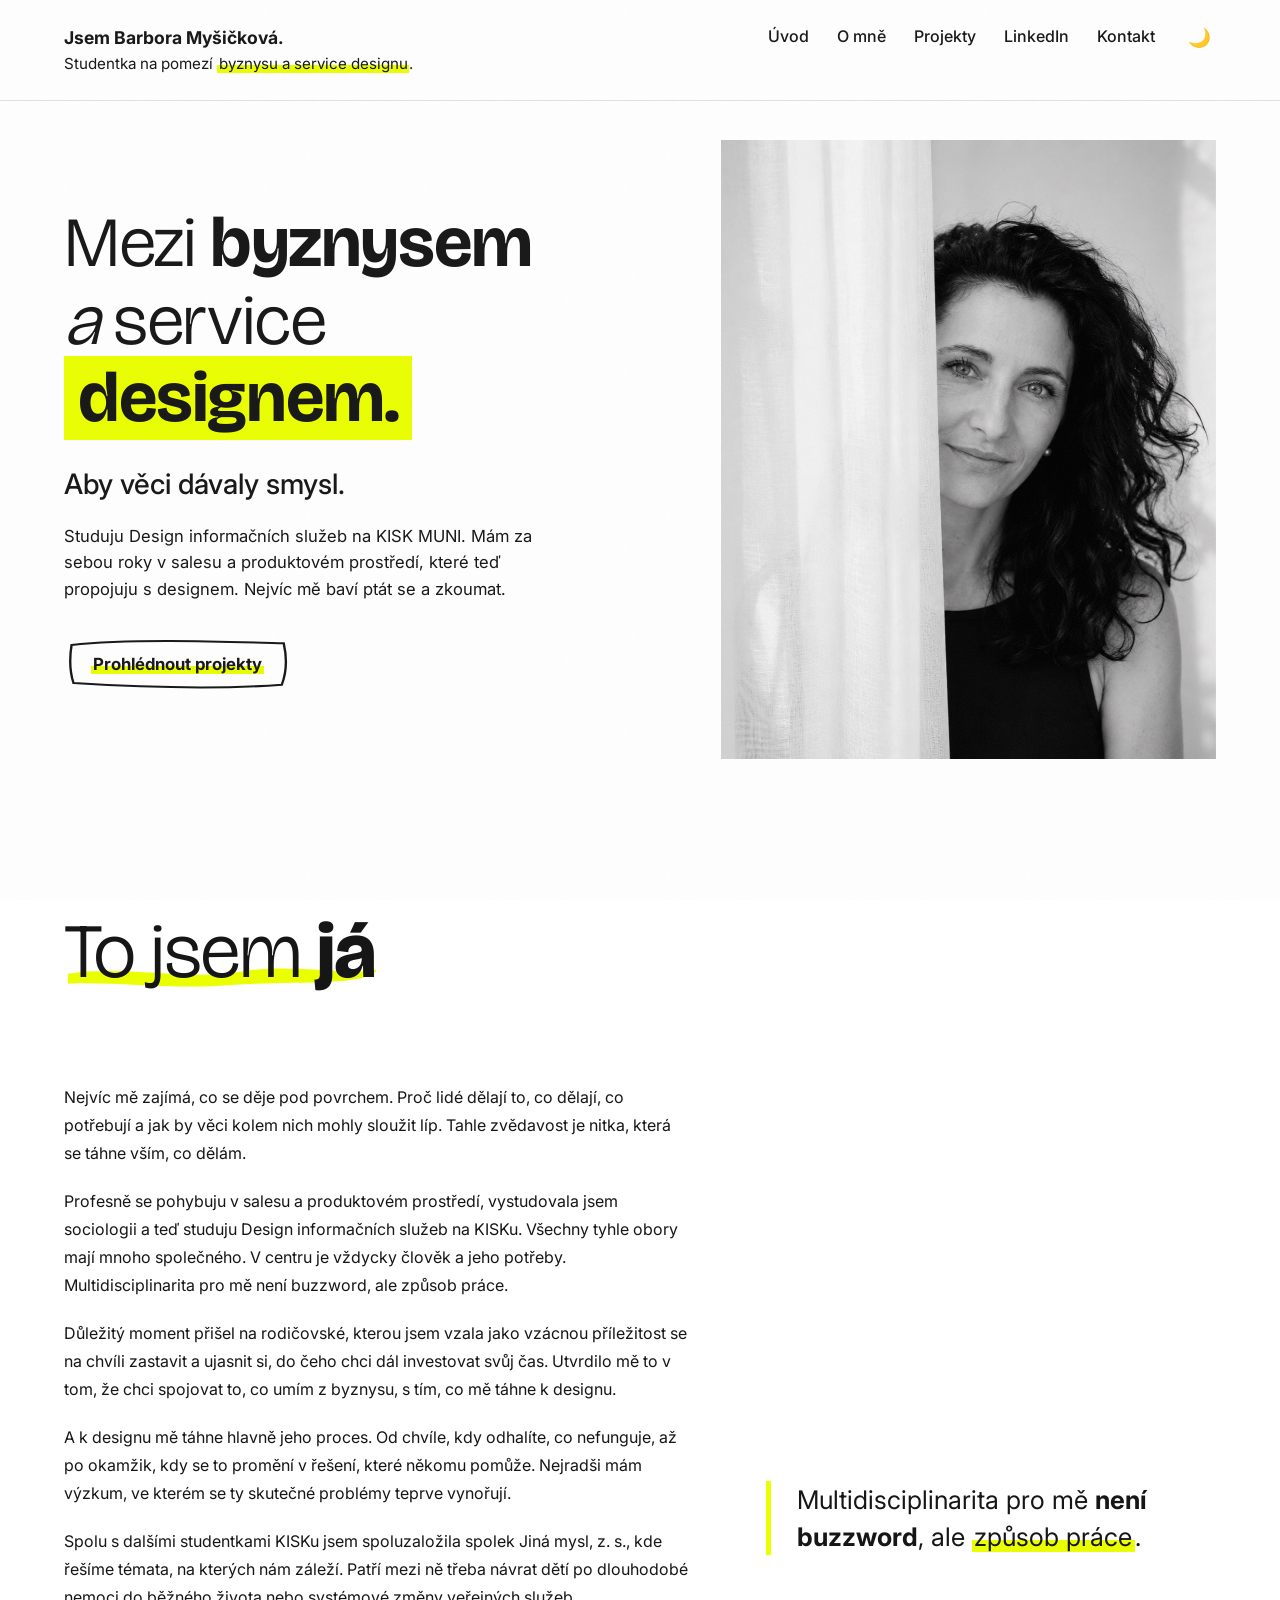
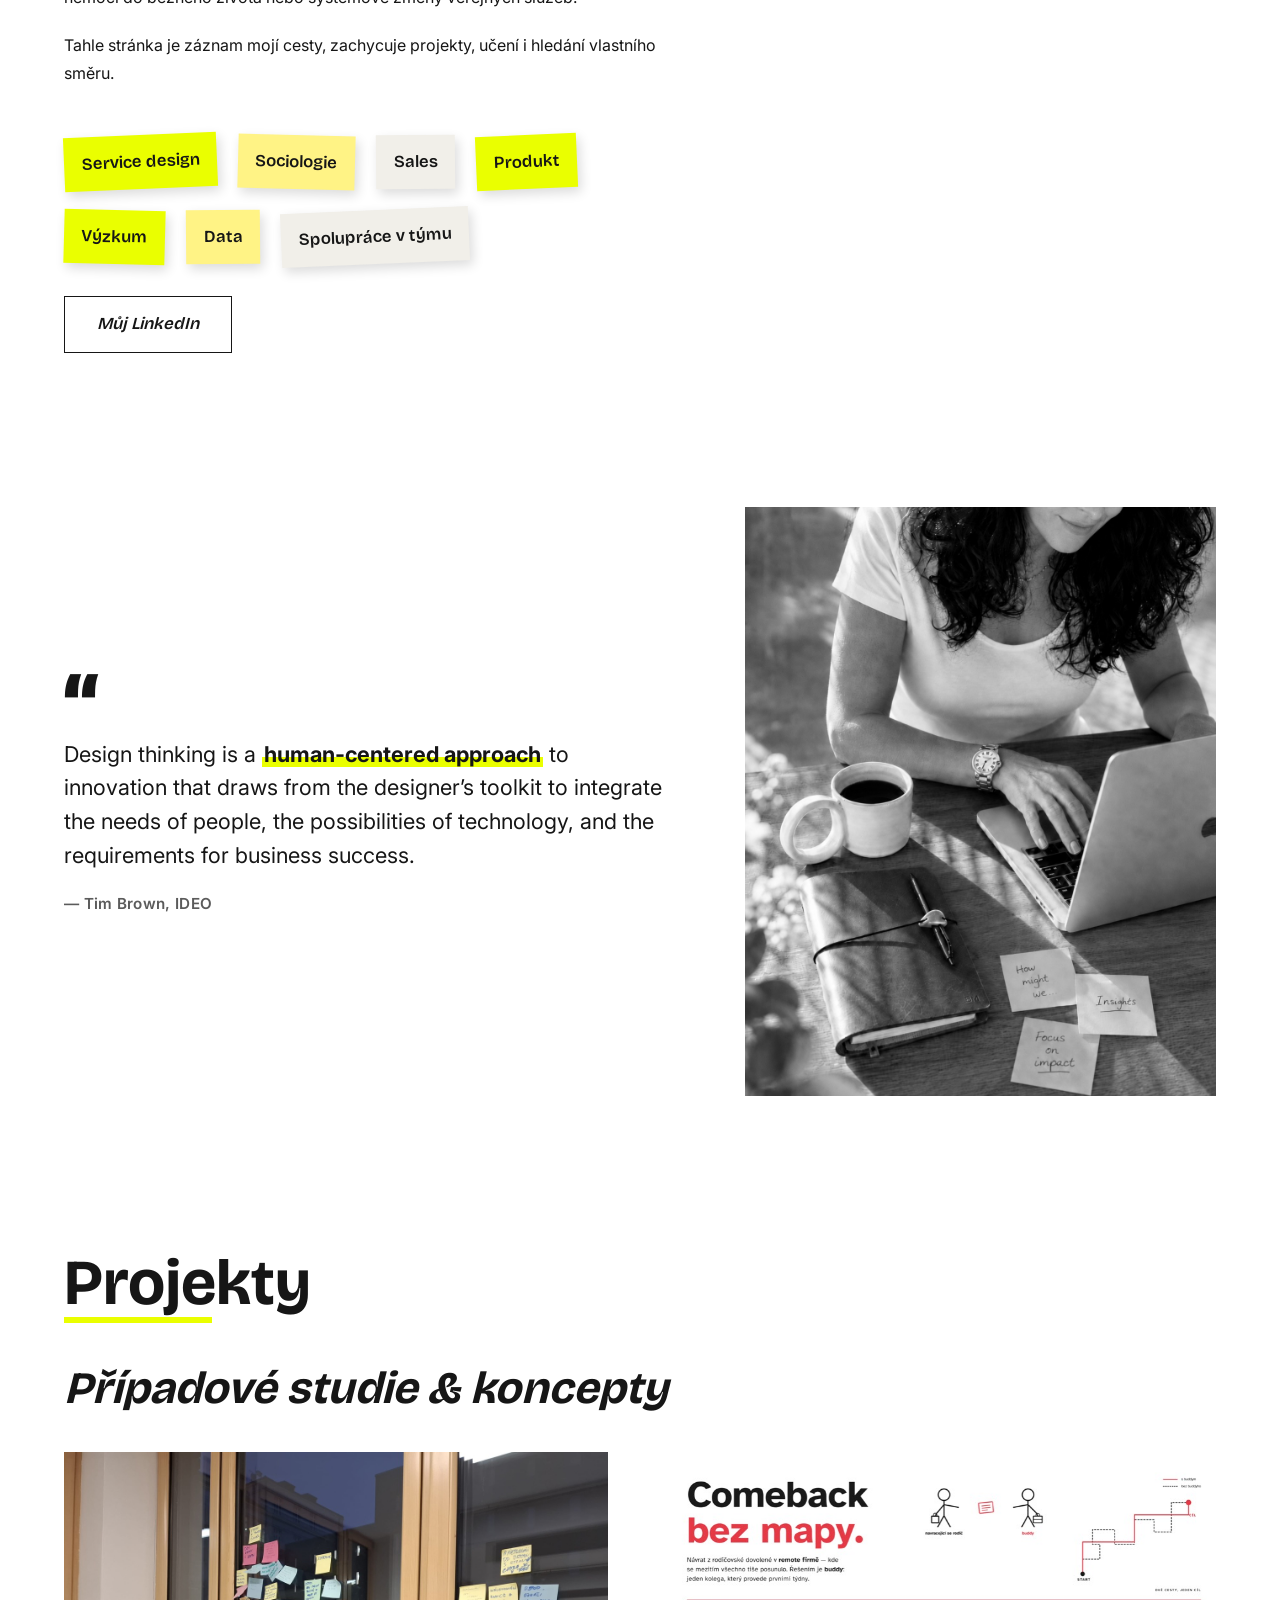
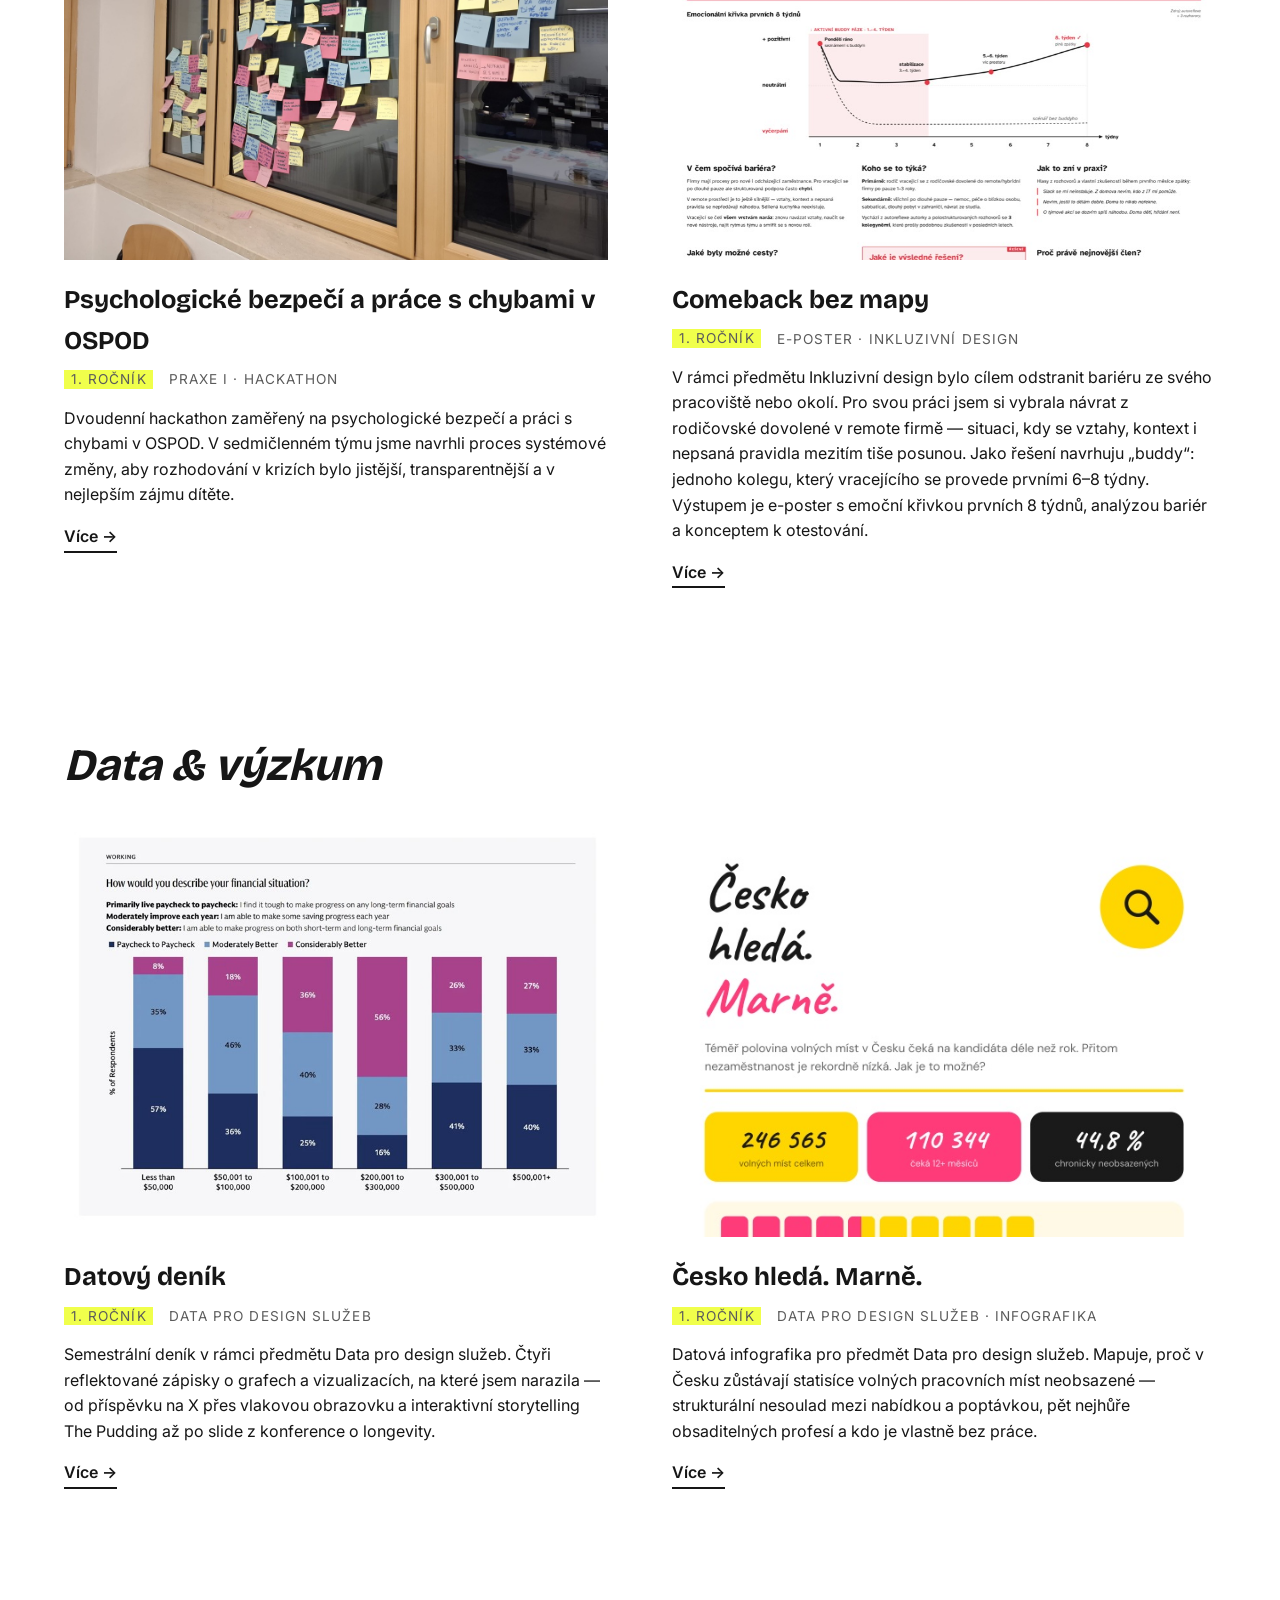
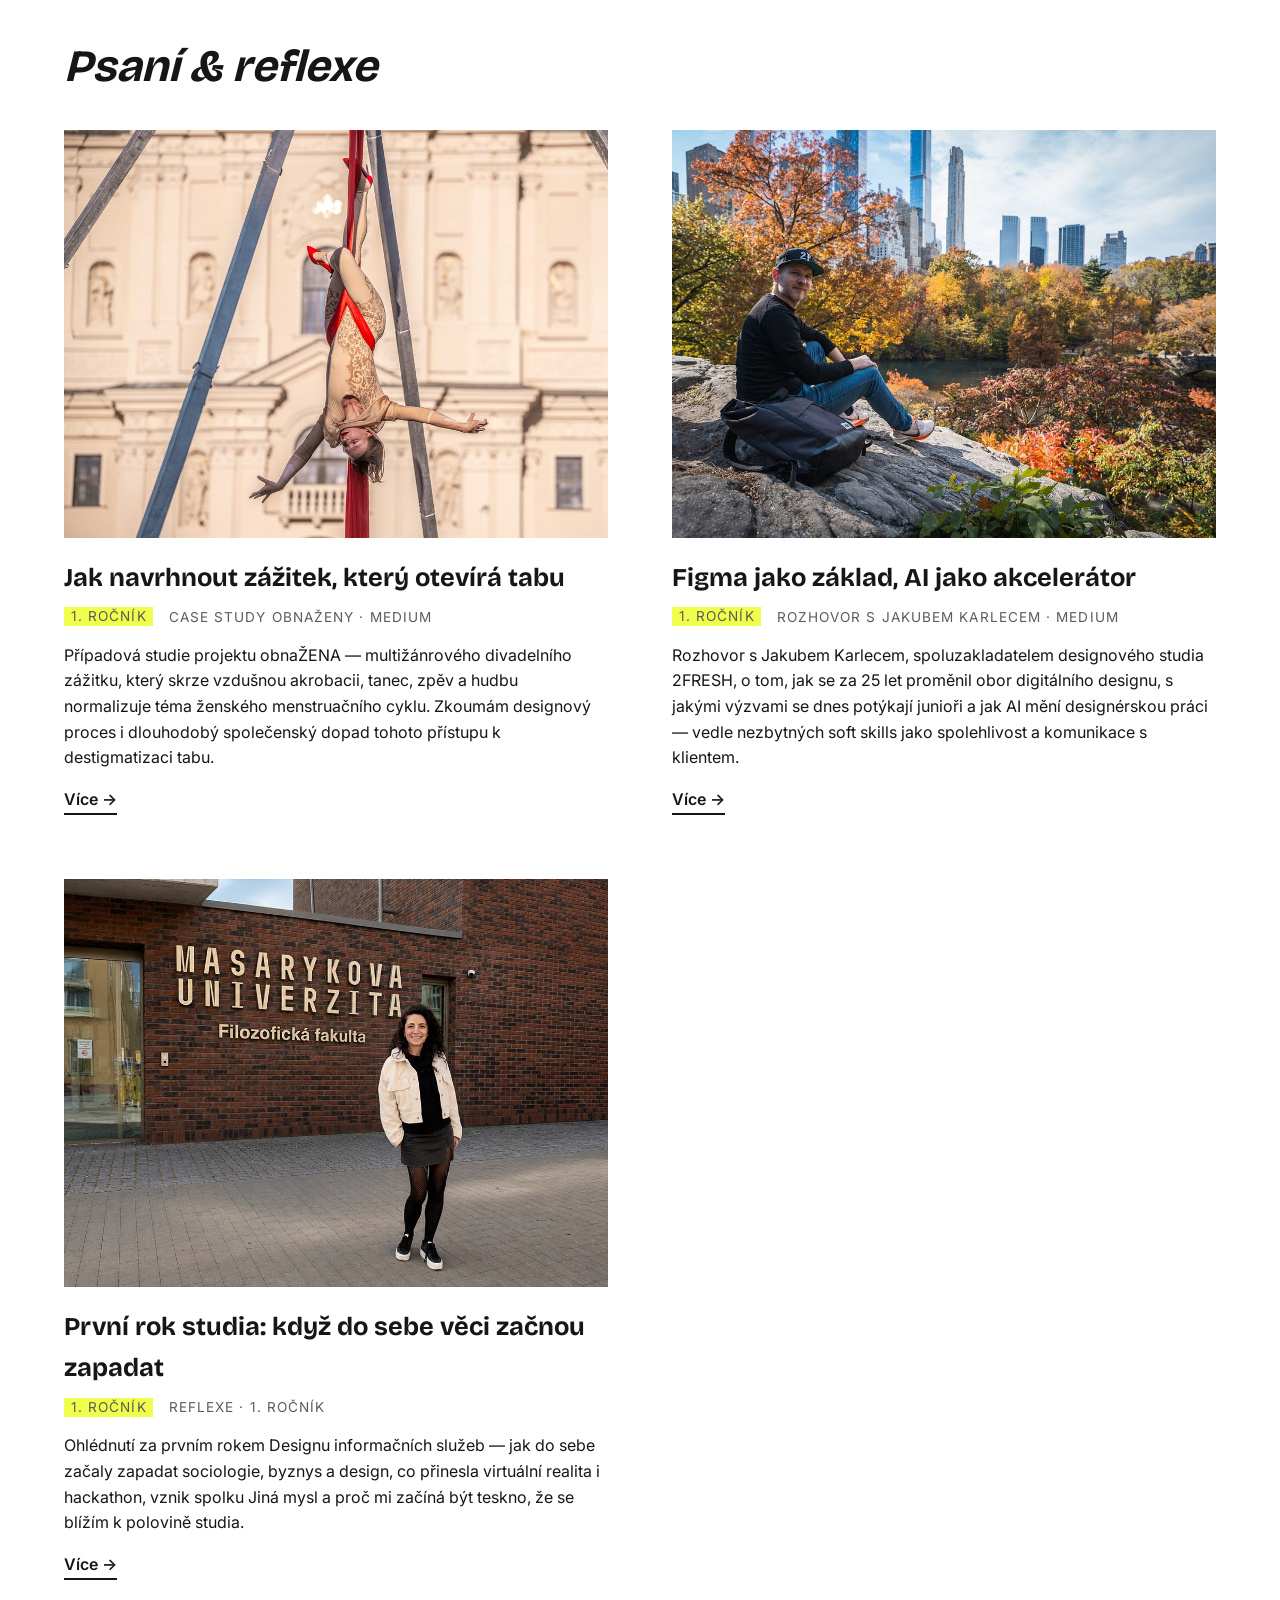
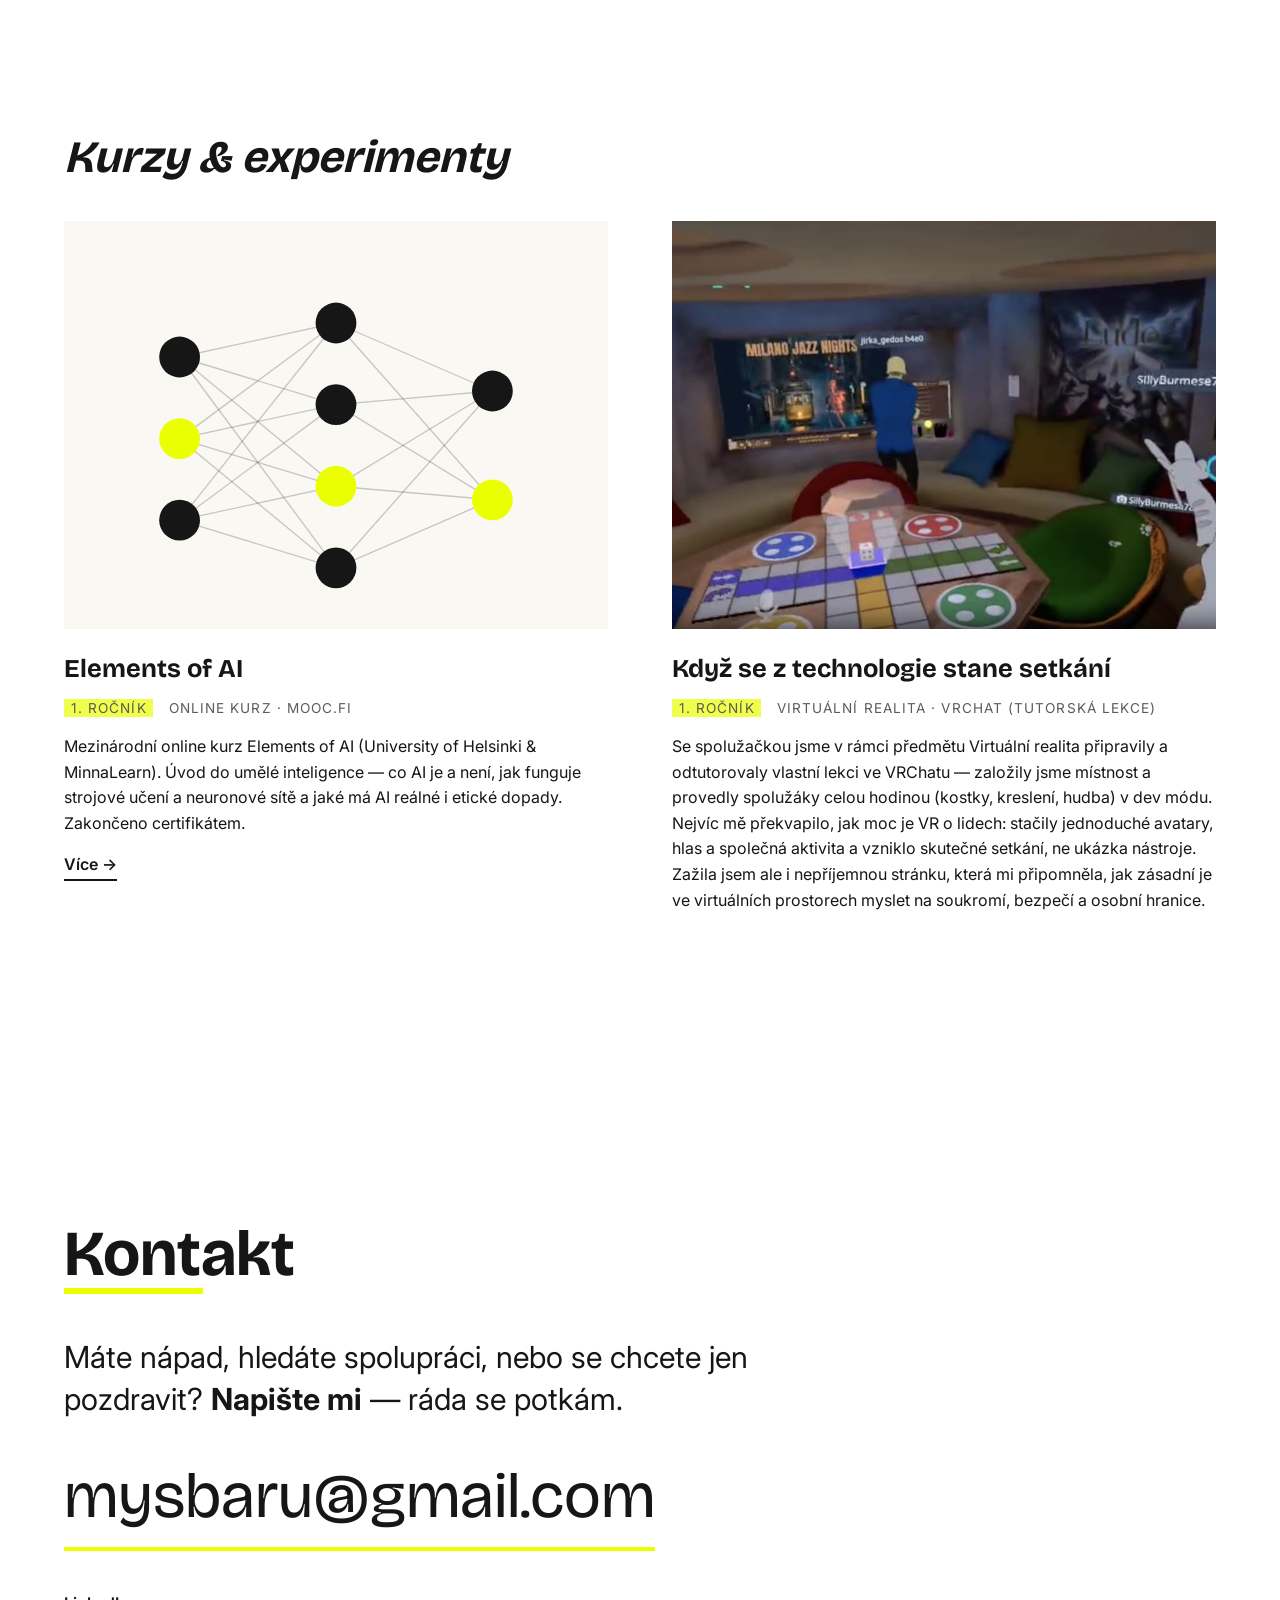
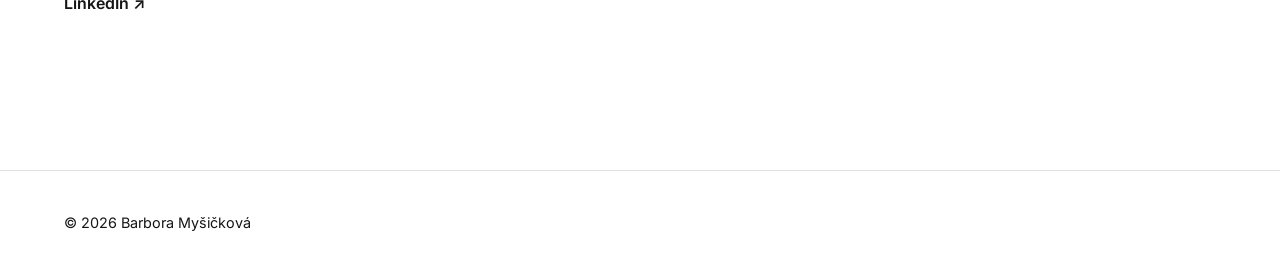
==== index.html @ ec641bac "Add files via upload" ====
<!DOCTYPE html>
<!-- =========================================================================
     OSOBNÍ PORTFOLIO – HLAVNÍ STRÁNKA
     =========================================================================
     Tady upravuješ VIDITELNÉ TEXTY stránky (hero, „To jsem já", kontakt).
     Projekty se sem NEPÍŠÍ ručně – generují se automaticky ze souboru
     data/projects.js (viz níže sekce označená "PROJEKTY").
     ========================================================================= -->
<html lang="cs">
<head>
  <meta charset="UTF-8" />
  <meta name="viewport" content="width=device-width, initial-scale=1.0" />
  <title>Barbora Myšičková — portfolio</title>

  <!-- Popis pro vyhledávače a náhled při sdílení odkazu -->
  <meta name="description" content="Portfolio Barbory Myšičkové — studentky service designu na KISK MUNI. Projekty na pomezí byznysu a designu služeb: výzkum, data, case studies." />
  <link rel="icon" href="images/favicon.svg" type="image/svg+xml" />

  <!-- Open Graph / sociální sítě (až bude web online, doplň absolutní URL do og:url a og:image) -->
  <meta property="og:type" content="website" />
  <meta property="og:title" content="Barbora Myšičková — portfolio" />
  <meta property="og:description" content="Studentka service designu na pomezí byznysu a designu služeb. Projekty, výzkum a case studies." />
  <meta property="og:image" content="images/portret-headline.jpg" />
  <meta name="twitter:card" content="summary_large_image" />

  <!-- Google Fonts: Bricolage Grotesque (nadpisy) + Inter (běžný text) -->
  <link rel="preconnect" href="https://fonts.googleapis.com" />
  <link rel="preconnect" href="https://fonts.gstatic.com" crossorigin />
  <link
    href="https://fonts.googleapis.com/css2?family=Bricolage+Grotesque:opsz,wght@12..96,300;12..96,400;12..96,500;12..96,700;12..96,800&family=Inter:ital,wght@0,300;0,400;0,500;0,600;0,700;1,300;1,400&display=swap"
    rel="stylesheet"
  />

  <link rel="stylesheet" href="css/style.css" />
</head>
<body>

  <!-- ===================== HORNÍ NAVIGACE ===================== -->
  <header class="nav">
    <div class="nav__brand">
      <!-- Jméno a krátký popisek vlevo nahoře -->
      <p class="nav__name">Jsem Barbora Myšičková.</p>
      <p class="nav__role">
        Studentka na pomezí <span class="hl">byznysu a service designu</span>.
      </p>
    </div>
    <nav class="nav__menu">
      <a href="#hero">Úvod</a>
      <a href="#me">O mně</a>
      <a href="#projekty">Projekty</a>
      <a href="https://www.linkedin.com/in/barbora-my%C5%A1i%C4%8Dkov%C3%A1/" target="_blank" rel="noopener">LinkedIn</a>
      <a href="#kontakt">Kontakt</a>
      <button class="theme-toggle" type="button" aria-label="Přepnout světlý/tmavý režim">🌙</button>
    </nav>
  </header>

  <main>

    <!-- ===================== 1. HERO / ÚVOD ===================== -->
    <section id="hero" class="hero">
      <div class="hero__text">
        <!-- Velký nadpis = slogan (jako ve Wix šabloně). Jméno je jen v záhlaví.
             Míchání řezů jako v předloze:
               <em>      = světlá kurzíva (spojky)
               <strong>  = tučné klíčové slovo
               .hl-block = plný žlutý blok
             Každý prvek má .reveal → postupné nabíhání (stagger). -->
        <h1 class="hero__title reveal">
          Mezi <strong>byznysem</strong><br />
          <em>a</em> service<br />
          <span class="hl-block"><strong>designem.</strong></span>
        </h1>
        <p class="hero__subtitle reveal">Aby věci dávaly smysl.</p>
        <p class="hero__meta reveal">
          Studuju Design informačních služeb na KISK MUNI. Mám za sebou roky
          v salesu a produktovém prostředí, které teď propojuju s designem.
          Nejvíc mě baví ptát se a zkoumat.
        </p>
        <a href="#projekty" class="btn reveal"><span class="btn__txt">Prohlédnout projekty</span></a>
      </div>
      <div class="hero__image reveal">
        <!-- Hlavní úvodní fotka (uložená lokálně ve složce images/). -->
        <img src="images/portret-headline.jpg" alt="Portrét – Barbora Myšičková" />
      </div>
    </section>

    <!-- ===================== 2. O MNĚ ===================== -->
    <section id="me" class="me">
      <div class="me__head reveal">
        <h2 class="me__title"><span class="hl-title">To jsem <strong>já</strong></span></h2>
      </div>

      <div class="me__grid">
        <div class="me__body reveal">
        <p class="me__paragraph">
          Nejvíc mě zajímá, co se děje pod povrchem. Proč lidé dělají to, co
          dělají, co potřebují a jak by věci kolem nich mohly sloužit líp.
          Tahle zvědavost je nitka, která se táhne vším, co dělám.
        </p>
        <p class="me__paragraph">
          Profesně se pohybuju v salesu a produktovém prostředí, vystudovala
          jsem sociologii a teď studuju Design informačních služeb na KISKu.
          Všechny tyhle obory mají mnoho společného. V centru je vždycky člověk
          a jeho potřeby. Multidisciplinarita pro mě není buzzword, ale způsob
          práce.
        </p>
        <p class="me__paragraph">
          Důležitý moment přišel na rodičovské, kterou jsem vzala jako vzácnou
          příležitost se na chvíli zastavit a ujasnit si, do čeho chci dál
          investovat svůj čas. Utvrdilo mě to v tom, že chci spojovat to, co
          umím z byznysu, s tím, co mě táhne k designu.
        </p>
        <p class="me__paragraph">
          A k designu mě táhne hlavně jeho proces. Od chvíle, kdy odhalíte, co
          nefunguje, až po okamžik, kdy se to promění v řešení, které někomu
          pomůže. Nejradši mám výzkum, ve kterém se ty skutečné problémy teprve
          vynořují.
        </p>
        <p class="me__paragraph">
          Spolu s dalšími studentkami KISKu jsem spoluzaložila spolek
          Jiná mysl, z. s., kde řešíme témata, na kterých nám záleží. Patří mezi
          ně třeba návrat dětí po dlouhodobé nemoci do běžného života nebo
          systémové změny veřejných služeb.
        </p>
        <p class="me__paragraph">
          Tahle stránka je záznam mojí cesty, zachycuje projekty, učení
          i hledání vlastního směru.
        </p>

        <!-- Dovednosti jako „post-ity" (nalepené lístky) -->
        <div class="skills">
          <span class="skill">Service design</span>
          <span class="skill">Sociologie</span>
          <span class="skill">Sales</span>
          <span class="skill">Produkt</span>
          <span class="skill">Výzkum</span>
          <span class="skill">Data</span>
          <span class="skill">Spolupráce v týmu</span>
        </div>

        <a href="https://www.linkedin.com/in/barbora-my%C5%A1i%C4%8Dkov%C3%A1/" target="_blank" rel="noopener" class="btn btn--ghost">Můj LinkedIn</a>
        </div>

        <!-- Vytažená hláška (pull-quote) – vyplní pravý sloupec -->
        <aside class="me__pull reveal">
          <blockquote class="me__pull-text">
            Multidisciplinarita pro mě <strong>není buzzword</strong>,
            ale <span class="hl">způsob práce</span>.
          </blockquote>
        </aside>
      </div>
    </section>

    <!-- ===================== PŘÍSTUP / FOTO BLOK (jako ve vzoru) =====================
         Černobílá fotka vpravo, světlý panel s výrazným textem ji překrývá zleva,
         žlutý svislý pruh slouží jako akcent. Text můžeš upravit níže. -->
    <section class="approach">
      <div class="approach__inner">
        <blockquote class="approach__quote reveal">
          <span class="approach__mark" aria-hidden="true">“</span>
          <p class="approach__text">
            Design thinking is a <strong class="hl">human-centered approach</strong>
            to innovation that draws from the designer’s toolkit to integrate the
            needs of people, the possibilities of technology, and the requirements
            for business success.
          </p>
          <footer class="approach__author">— Tim Brown, IDEO</footer>
        </blockquote>
        <div class="approach__image reveal">
          <img src="images/pracovni.jpg" alt="Barbora při práci – design proces" />
        </div>
      </div>
    </section>

    <!-- ===================== 3. PROJEKTY ===================== -->
    <!-- POZOR: karty projektů se sem vkládají AUTOMATICKY z data/projects.js.
         Ručně tu nic needituj – jen kontejner, do kterého JS doplní obsah. -->
    <section id="projekty" class="projects">
      <h2 class="section-title reveal">Projekty</h2>
      <div id="projects-root"></div>
    </section>

    <!-- ===================== KONTAKT ===================== -->
    <section id="kontakt" class="contact">
      <h2 class="section-title reveal">Kontakt</h2>
      <div class="contact__body reveal">
        <p class="contact__lead">
          Máte nápad, hledáte spolupráci, nebo se chcete jen pozdravit?
          <strong>Napište mi</strong> — ráda se potkám.
        </p>
        <!-- Změň e-mail na obou místech (v textu i v href="mailto:...") -->
        <a href="mailto:mysbaru@gmail.com" class="contact__email">mysbaru@gmail.com</a>

        <div class="contact__links">
          <a href="https://www.linkedin.com/in/barbora-my%C5%A1i%C4%8Dkov%C3%A1/" target="_blank" rel="noopener">LinkedIn ↗</a>
          <!-- Až budeš mít Instagram/Behance, přidej sem:
          <a href="ODKAZ" target="_blank" rel="noopener">Instagram</a> -->
        </div>
      </div>
    </section>

  </main>

  <!-- ===================== PATIČKA ===================== -->
  <footer class="footer">
    <p>© 2026 Barbora Myšičková</p>
  </footer>

  <!-- Skripty: nejdřív data, pak logika stránky -->
  <script src="data/projects.js"></script>
  <script src="js/main.js"></script>
</body>
</html>
---- css/style.css ----
/* =========================================================================
   STYLY PORTFOLIA
   =========================================================================
   Nejdůležitější věci k úpravám najdeš hned na začátku v :root
   (barvy a velikosti). Tam stačí měnit hodnoty a změní se to v celé stránce.
   ========================================================================= */

:root {
  /* ---- BARVY (klidně si je přepiš na vlastní) ---- */
  --bg: #ffffff;        /* pozadí – bílá (teplá krémová varianta byla #faf8f3) */
  --text: #161616;      /* text – téměř černá   */
  --accent: #eaff00;    /* akcent – žlutá (korálová varianta z posteru byla #ec4639) */
  --line: rgba(22, 22, 22, 0.12);   /* jemné linky a okraje */

  /* ---- VELIKOSTI NADPISŮ (změň, když chceš větší/menší) ---- */
  --h1-size: clamp(2.2rem, 5.5vw, 4.5rem);   /* hlavní nadpis v hero    */
  --h2-size: clamp(2rem, 5vw, 4rem);     /* nadpisy sekcí           */

  /* ---- ODSAZENÍ OD KRAJŮ A MEZERY MEZI SEKCEMI ---- */
  --gutter: clamp(1.25rem, 5vw, 6rem);   /* boční okraje stránky    */
  --section-gap: clamp(5rem, 12vw, 11rem);

  /* ---- PÍSMA ----
     Chceš zpátky patkové (ozdobné) nadpisy? Stačí sem napsat:
     --font-heading: "Playfair Display", Georgia, serif;  */
  --font-heading: "Bricolage Grotesque", "Inter", system-ui, sans-serif;   /* nadpisy – charakterní grotesk */
  --font-body: "Inter", system-ui, sans-serif;       /* běžný text */
}

/* Tmavý režim – přepíná se tlačítkem v záhlaví (atribut data-theme na <html>) */
:root[data-theme="dark"] {
  --bg: #15161a;
  --text: #f3f3f1;
  --line: rgba(255, 255, 255, 0.16);
}

/* ---- ZÁKLAD ---- */
* { box-sizing: border-box; margin: 0; padding: 0; }

html { scroll-behavior: smooth; }

/* Aby se nadpis sekce po kliknutí v menu neschoval pod lepící navigaci */
section[id] { scroll-margin-top: 7rem; }

body {
  background: var(--bg);
  color: var(--text);
  font-family: "Inter", system-ui, sans-serif;
  line-height: 1.6;
  -webkit-font-smoothing: antialiased;
  overflow-x: hidden;
}

img { display: block; max-width: 100%; height: auto; }

a { color: inherit; text-decoration: none; }

/* Nadpisy – font se řídí proměnnou --font-heading (viz :root) */
h1, h2, h3 {
  font-family: var(--font-heading);
  line-height: 1.05;
  font-weight: 700;
}

/* =========================================================================
   ZVÝRAZNĚNÍ TEXTU (žlutá)
   ========================================================================= */

/* Žluté podtržení slova (v běžném textu) */
.hl {
  background: linear-gradient(transparent 60%, var(--accent) 60%);
  padding: 0 0.1em;
}

/* Plný žlutý blok kolem slova (vždy tmavý text na žluté) */
.hl-block {
  background: var(--accent);
  color: #161616;
  padding: 0 0.2em;
}

/* Jen obarvení textu akcentem (bez rámečku) */
.hl-text { color: var(--accent); }

/* Ručně kreslené podtržení nadpisu (SVG tah štětce, nepravidelné konce, lehký překryv) */
.hl-title {
  background-image: url("data:image/svg+xml,%3Csvg%20xmlns='http://www.w3.org/2000/svg'%20viewBox='0%200%20320%2028'%20preserveAspectRatio='none'%3E%3Cpath%20d='M4%2015%20C60%208%20130%2021%20180%2013%20C235%206%20292%2018%20316%2011%20C302%2026%20235%2020%20168%2024%20C103%2028%2055%2021%204%2023%20Z'%20fill='%23eaff00'/%3E%3C/svg%3E");
  background-repeat: no-repeat;
  background-position: left 86%;
  background-size: 102% 0.46em;   /* tloušťka/poloha podtržení – klidně změň */
}

/* =========================================================================
   TLAČÍTKA
   ========================================================================= */

/* Tlačítko jako ručně kreslený rámeček + žluté zvýraznění textu */
.btn {
  display: inline-block;
  color: var(--text);
  font-weight: 700;
  font-size: 1.05rem;
  padding: 1rem 1.7rem;
  margin-top: 2rem;
  background-image: url("data:image/svg+xml,%3Csvg%20xmlns='http://www.w3.org/2000/svg'%20viewBox='0%200%20240%2070'%20preserveAspectRatio='none'%3E%3Cpath%20d='M8%2012%20C70%204%20170%208%20232%2010%20C236%2030%20234%2048%20230%2060%20C160%2066%2080%2063%2010%2058%20C5%2040%206%2026%208%2012%20Z'%20fill='none'%20stroke='%23161616'%20stroke-width='2.5'/%3E%3C/svg%3E");
  background-repeat: no-repeat;
  background-size: 100% 100%;
  transition: transform 0.15s ease;
}
/* žluté ručně-kreslené zvýraznění textu uvnitř tlačítka */
.btn__txt {
  background: linear-gradient(transparent 58%, var(--accent) 58%);
  padding: 0 0.1em;
}
.btn:hover { transform: translateY(-2px) rotate(-0.6deg); }

/* Variant tlačítka s obrysem (bez výplně) – čistý rámeček, bez skici */
.btn--ghost {
  background: transparent;       /* resetuje ručně kreslený rámeček */
  border: 1.5px solid var(--text);
  padding: 0.9rem 2rem;
  font-style: italic;
  font-weight: 600;
  font-family: var(--font-heading);
}
.btn--ghost:hover { background: var(--text); color: var(--bg); transform: none; }

/* tmavý režim: ručně kreslený rámeček tlačítka světlou barvou */
:root[data-theme="dark"] .btn {
  background-image: url("data:image/svg+xml,%3Csvg%20xmlns='http://www.w3.org/2000/svg'%20viewBox='0%200%20240%2070'%20preserveAspectRatio='none'%3E%3Cpath%20d='M8%2012%20C70%204%20170%208%20232%2010%20C236%2030%20234%2048%20230%2060%20C160%2066%2080%2063%2010%2058%20C5%2040%206%2026%208%2012%20Z'%20fill='none'%20stroke='%23f3f3f1'%20stroke-width='2.5'/%3E%3C/svg%3E");
}

/* přepínač světlý/tmavý režim v záhlaví */
.theme-toggle {
  background: none;
  border: none;
  cursor: pointer;
  font-size: 1.15rem;
  line-height: 1;
  padding: 0.2rem 0.3rem;
  color: inherit;
}
.theme-toggle:hover { transform: scale(1.15); }

/* =========================================================================
   HORNÍ NAVIGACE
   ========================================================================= */

.nav {
  display: flex;
  justify-content: space-between;
  align-items: flex-start;
  gap: 1.5rem;
  padding: 1.5rem var(--gutter);
  flex-wrap: wrap;
  /* Záhlaví zůstává přilepené nahoře a při scrollování nezmizí */
  position: sticky;
  top: 0;
  z-index: 100;
  background: var(--bg);
  border-bottom: 1px solid var(--line);
}
.nav__name { font-weight: 700; font-size: 1.1rem; }
.nav__role { font-size: 0.95rem; }

.nav__menu { display: flex; gap: 1.75rem; flex-wrap: wrap; align-items: center; }
.nav__menu a {
  font-weight: 500;
  position: relative;
  padding-bottom: 2px;
}
.nav__menu a:hover { color: var(--text); }
.nav__menu a::after {
  content: "";
  position: absolute;
  left: 0; bottom: -2px;
  width: 0; height: 3px;
  background: var(--accent);   /* žluté podtržení při najetí */
  transition: width 0.25s ease;
}
.nav__menu a:hover::after { width: 100%; }

/* =========================================================================
   1. HERO
   ========================================================================= */

.hero {
  display: grid;
  grid-template-columns: 1.1fr 0.9fr;  /* text vlevo, obrázek vpravo */
  align-items: center;                 /* headline svisle na střed */
  gap: clamp(1.5rem, 4vw, 4rem);
  padding: clamp(1.5rem, 3vw, 2.5rem) var(--gutter) var(--section-gap);
  min-height: min(86vh, 880px);        /* hero vyplní téměř celou výšku okna */
}
.hero__title {
  font-family: var(--font-heading);  /* Bricolage Grotesque jako ostatní nadpisy */
  font-weight: 300;            /* světlý základ (nezdůrazněná slova) */
  font-size: var(--h1-size);
  letter-spacing: -0.02em;
  line-height: 1.1;
  overflow-wrap: break-word;   /* dlouhé slovo se na mobilu zalomí, nepřeteče */
}
.hero__title strong { font-weight: 700; }            /* tučné klíčové slovo */
.hero__title em { font-weight: 300; font-style: italic; }  /* světlá kurzíva (spojky) */
.hero__subtitle {
  font-size: clamp(1.3rem, 2.2vw, 1.8rem);
  font-weight: 500;
  margin-top: 1.5rem;
}
/* Menší kontextový řádek (škola + pár vět o sobě) */
.hero__meta {
  font-size: clamp(0.95rem, 1.3vw, 1.1rem);
  max-width: 30em;
  margin-top: 1rem;
  opacity: 0.75;
}
.hero__claim {
  font-family: var(--font-heading);
  font-style: italic;
  font-size: clamp(1.3rem, 2.5vw, 2rem);
  margin-top: 1rem;
}
/* Fotka vyplní celou výšku hero sekce (text vedle ní zůstává na střed) */
.hero__image { align-self: stretch; overflow: hidden; }   /* overflow kvůli parallaxu */
.hero__image img { width: 100%; height: 118%; object-fit: cover; will-change: transform; }

/* =========================================================================
   2. O MNĚ
   ========================================================================= */

.me { padding: 0 var(--gutter) var(--section-gap); }

/* Nadpis + široký žlutý pruh (jako ve vzoru "This is me") */
.me__head { position: relative; margin-bottom: clamp(3rem, 7vw, 6rem); }
.me__title {
  font-size: clamp(2.4rem, 6vw, 5rem);   /* menší + blíž velikosti headline */
  font-weight: 300;            /* stejná tloušťka jako úvodní headline */
  letter-spacing: -0.02em;     /* stejné prostrkání jako headline */
  position: relative;
  z-index: 2;
  display: inline-block;
}
.me__title strong { font-weight: 800; }   /* "já" tučně jako "designem." v headline */
/* široký žlutý pruh: vytéká za levý okraj a sahá do ~70 % šířky */
.me__bar {
  display: block;
  width: min(70%, 1150px);
  height: clamp(80px, 10vw, 150px);
  background: var(--accent);
  margin-left: calc(-1 * var(--gutter));   /* bleed za levý okraj stránky */
  margin-top: -1.4rem;                       /* nadpis se překrývá s horní hranou */
  position: relative;
  z-index: 1;
}

/* Text o mně – zarovnaný k levému okraji jako zbytek stránky (jednotná osa) */
.me__body {
  max-width: 680px;
  margin-left: 0;
  margin-right: 0;
  margin-top: 0;
}
.me__paragraph { font-size: 1rem; line-height: 1.75; }
/* tlačítka pod sekcí O mně (LinkedIn + certifikát) vedle sebe */
.me__actions { display: flex; flex-wrap: wrap; gap: 1rem; margin-top: 2rem; }
.me__actions .btn { margin-top: 0; }
.me__paragraph + .me__paragraph { margin-top: 1.25rem; }

/* Dvousloupec: text vlevo, vytažená hláška (pull-quote) vpravo */
.me__grid {
  display: grid;
  grid-template-columns: 1fr 0.72fr;
  gap: clamp(2rem, 6vw, 6rem);
}
/* pull-quote svisle na střed pravého sloupce (statické, neposouvá se) */
.me__pull { align-self: center; }
.me__pull-text {
  margin: 0;
  font-family: var(--font-body);   /* stejný font jako běžný text (Inter) */
  font-size: clamp(1.3rem, 2vw, 1.75rem);
  font-weight: 400;
  line-height: 1.45;
  border-left: 5px solid var(--accent);   /* silný žlutý pruh vlevo */
  padding-left: clamp(1.2rem, 2vw, 1.8rem);
}
.me__pull-text strong { font-weight: 700; }

/* Dovednosti jako „post-ity" – nalepené lístky s lehkým natočením a stínem */
.skills {
  display: flex;
  flex-wrap: wrap;
  gap: 1.3rem;
  margin-top: 3rem;
}
.skill {
  display: inline-block;
  font-family: var(--font-heading);
  font-weight: 600;
  font-size: 1.05rem;
  padding: 0.85rem 1.1rem;
  background: var(--accent);
  color: #161616;                 /* post-it je vždy světlý papír → tmavý text */
  box-shadow: 3px 5px 12px rgba(0, 0, 0, 0.14);
  transition: transform 0.18s ease;
}
/* lehké natočení, jako ručně nalepené lístky */
.skill:nth-child(3n+1) { transform: rotate(-2.5deg); }
.skill:nth-child(3n+2) { transform: rotate(1.5deg); }
.skill:nth-child(3n)   { transform: rotate(-0.5deg); }
/* drobná barevná variace v rámci palety (žlutá / světlejší / krémová) */
.skill:nth-child(4n+2) { background: #fff385; }
.skill:nth-child(4n+3) { background: #f1efe9; }
/* po najetí se lístek narovná a mírně zvětší */
.skill:hover { transform: rotate(0deg) scale(1.05); }

/* =========================================================================
   BLOK S CITÁTEM (čistá dvousloupcová kompozice – vlastní, ne jako vzor)
   ========================================================================= */
.approach { padding: 0 var(--gutter) var(--section-gap); }
.approach__inner {
  display: grid;
  grid-template-columns: 1fr 0.78fr;   /* citát vlevo, fotka vpravo */
  gap: clamp(2rem, 6vw, 5rem);
  align-items: center;
}
.approach__quote { margin: 0; }
/* velká uvozovka jako grafický akcent */
.approach__mark {
  display: block;
  font-family: var(--font-heading);
  font-weight: 800;
  font-size: clamp(3.5rem, 7vw, 6rem);
  line-height: 0.5;
  margin-bottom: 0.4rem;
}
.approach__text {
  font-family: var(--font-body);
  font-size: clamp(1.05rem, 1.7vw, 1.4rem);
  line-height: 1.55;
  font-weight: 400;
}
.approach__text strong { font-weight: 700; }
.approach__author {
  margin-top: 1.2rem;
  font-size: 0.95rem;
  font-weight: 600;
  letter-spacing: 0.02em;
  opacity: 0.7;
}
.approach__image img {
  width: 100%;
  aspect-ratio: 4 / 5;
  object-fit: cover;
  filter: grayscale(1);   /* černobíle, ladí s ostatními fotkami */
}

@media (max-width: 860px) {
  .approach__inner { grid-template-columns: 1fr; }
  .approach__image { order: -1; }   /* na mobilu fotka nahoru */
}

/* =========================================================================
   SPOLEČNÝ NADPIS SEKCE
   ========================================================================= */

.section-title {
  font-size: var(--h2-size);
  margin-bottom: 3rem;
  position: relative;
  display: inline-block;
}
.section-title::after {
  content: "";
  position: absolute;
  left: 0; bottom: -0.4rem;
  width: 60%; height: 0.35rem;
  background: var(--accent);
}

/* =========================================================================
   3. PROJEKTY
   ========================================================================= */

.projects { padding: 0 var(--gutter) var(--section-gap); }

/* Nadpis ročníku ("1. ročník") */
.year-block { margin-bottom: var(--section-gap); }
.year-title {
  font-family: var(--font-heading);
  font-style: italic;
  font-size: clamp(1.6rem, 4vw, 2.8rem);
  margin-bottom: 2.5rem;
}
.year-title span { font-style: normal; font-weight: 900; }

/* Mřížka karet – na desktopu 2 sloupce, ale karty se asymetricky posouvají */
.cards {
  display: grid;
  grid-template-columns: repeat(2, 1fr);
  gap: clamp(2rem, 5vw, 4.5rem);
}
/* Každou druhou kartu posuneme dolů → neurovnaný, editorial vzhled */
.card:nth-child(even) { transform: translateY(3.5rem); }

.card__media { overflow: hidden; }
.card__media img {
  width: 100%;
  aspect-ratio: 4 / 3;
  object-fit: cover;
  transition: transform 0.5s ease;
}
.card:hover .card__media img { transform: scale(1.04); }

.card__title {
  font-family: var(--font-heading);
  font-size: 1.6rem;
  margin-top: 1.25rem;
}
.card__meta {
  font-size: 0.85rem;
  text-transform: uppercase;
  letter-spacing: 0.08em;
  margin-top: 0.5rem;
  opacity: 0.7;
}
.card__meta .card__year { background: var(--accent); color: #161616; padding: 0.1em 0.5em; opacity: 1; }
.card__desc { margin-top: 0.9rem; }
.card__link {
  display: inline-block;
  margin-top: 1rem;
  font-weight: 600;
  border-bottom: 2px solid var(--text);   /* tmavé podtržení = jasně viditelný odkaz */
  padding-bottom: 1px;
  transition: background 0.2s ease, border-color 0.2s ease;
}
.card__link:hover { background: var(--accent); border-color: var(--accent); }
/* celá karta klikatelná (stretched link) – větší cíl, lepší UX */
.card { position: relative; }
.card__link::after { content: ""; position: absolute; inset: 0; z-index: 1; }

/* =========================================================================
   4. CV / VZDĚLÁNÍ
   ========================================================================= */

.cv { padding: 0 var(--gutter) var(--section-gap); max-width: 1000px; }
.cv__profile, .cv__block { margin-bottom: 3rem; }
.cv__subtitle {
  font-family: var(--font-heading);
  font-size: 1.5rem;
  margin-bottom: 1.25rem;
}
.cv__subtitle::before { content: "— "; color: var(--accent); }

.timeline { list-style: none; }
.timeline__item {
  display: grid;
  grid-template-columns: 140px 1fr;
  gap: 0.3rem 1.5rem;
  padding: 1rem 0;
  border-top: 1px solid var(--line);
}
.timeline__year { font-weight: 600; }
.timeline__school { font-weight: 600; }
.timeline__desc { grid-column: 2; opacity: 0.8; }

/* =========================================================================
   5. KONTAKT + PATIČKA
   ========================================================================= */

.contact { padding: 0 var(--gutter) var(--section-gap); }
.contact__lead { font-size: clamp(1.3rem, 2.5vw, 1.9rem); max-width: 720px; line-height: 1.4; }
.contact__lead strong { font-weight: 700; }
.contact__email {
  display: inline-block;
  font-family: var(--font-heading);
  font-size: clamp(1.8rem, 6vw, 4rem);
  margin-top: 1.5rem;
  border-bottom: 0.3rem solid var(--accent);
}
.contact__links { display: flex; gap: 2rem; margin-top: 2.5rem; flex-wrap: wrap; }
.contact__links a { font-weight: 600; position: relative; }
.contact__links a::after {
  content: ""; position: absolute; left: 0; bottom: -3px;
  width: 0; height: 3px; background: var(--accent); transition: width 0.25s ease;
}
.contact__links a:hover::after { width: 100%; }

.footer {
  padding: 2.5rem var(--gutter);
  border-top: 1px solid var(--line);
  font-size: 0.9rem;
}

/* =========================================================================
   ANIMACE PŘI SCROLLOVÁNÍ (fade-in + jemný posun nahoru)
   Prvky s třídou .reveal jsou nejdřív skryté a po objevení se plynule ukážou.
   ========================================================================= */

.reveal {
  opacity: 0;
  transform: translateY(28px);
  /* plynulejší „ease-out-expo" náběh */
  transition: opacity 0.8s cubic-bezier(0.22, 1, 0.36, 1),
              transform 0.8s cubic-bezier(0.22, 1, 0.36, 1);
}
.reveal.is-visible { opacity: 1; transform: none; }

/* Respektuj uživatele, kteří nechtějí animace */
@media (prefers-reduced-motion: reduce) {
  .reveal { opacity: 1; transform: none; transition: none; }
  .reveal { transition-delay: 0s !important; }
  html { scroll-behavior: auto; }
}

/* =========================================================================
   JEMNÉ ZRNO (grain) – subtilní filmová textura přes celou stránku
   ========================================================================= */
body::after {
  content: "";
  position: fixed;
  inset: 0;
  z-index: 9999;
  pointer-events: none;            /* neblokuje klikání */
  opacity: 0.05;
  background-image: url("data:image/svg+xml,%3Csvg%20xmlns='http://www.w3.org/2000/svg'%20width='180'%20height='180'%3E%3Cfilter%20id='n'%3E%3CfeTurbulence%20type='fractalNoise'%20baseFrequency='0.85'%20numOctaves='2'%20stitchTiles='stitch'/%3E%3C/filter%3E%3Crect%20width='100%25'%20height='100%25'%20filter='url(%23n)'/%3E%3C/svg%3E");
}
@media (prefers-reduced-motion: reduce) { body::after { display: none; } }

/* =========================================================================
   STAVY FOCUS / HOVER – přístupnost a polish
   ========================================================================= */
/* viditelný focus ring jen pro klávesnici */
a:focus-visible, button:focus-visible, [tabindex]:focus-visible {
  outline: 3px solid var(--text);
  outline-offset: 3px;
  border-radius: 1px;
}
a:focus:not(:focus-visible) { outline: none; }

/* karta projektu se po najetí mírně nadzvedne (zachová asymetrický posun sudých) */
.card { transition: transform 0.25s ease; }
.card:hover { transform: translateY(-5px); }
.card:nth-child(even):hover { transform: translateY(calc(3.5rem - 5px)); }
/* velký e-mail v kontaktu – zvýraznění na hover */
.contact__email:hover { background: var(--accent); }

/* =========================================================================
   RESPONZIVITA (tablet a mobil)
   ========================================================================= */

@media (max-width: 860px) {
  .hero { grid-template-columns: 1fr; min-height: auto; }   /* na mobilu bez fixní výšky */
  .hero__image { align-self: auto; order: -1; }   /* na mobilu obrázek nahoru */
  .hero__image img { height: auto; }
  .cards { grid-template-columns: 1fr; }
  .card:nth-child(even) { transform: none; }       /* zruš posun na mobilu */
  .me__body { margin-left: 0; margin-right: 0; }    /* na mobilu text bez odsazení */
  .me__bar { width: 85%; }                           /* širší pruh na mobilu */
  .me__grid { grid-template-columns: 1fr; }          /* na mobilu jeden sloupec */
  .me__pull { margin-top: 2.5rem; align-self: auto; }
}

@media (max-width: 560px) {
  .nav { flex-direction: column; }
  .nav__menu { gap: 0.7rem 1.1rem; }          /* menší mezery, ať se menu vejde a zalomí */
  section[id] { scroll-margin-top: 10rem; }    /* navigace je na mobilu vyšší */
  .timeline__item { grid-template-columns: 1fr; }
  .timeline__desc { grid-column: 1; }
}

/* =========================================================================
   ČLÁNEK / REFLEXE (samostatná stránka reflexe-prvni-rok.html)
   ========================================================================= */
.article {
  max-width: 720px;
  margin: 0 auto;
  padding: clamp(2.5rem, 6vw, 5rem) var(--gutter) var(--section-gap);
}
.article__kicker {
  font-size: 0.85rem;
  letter-spacing: 0.1em;
  text-transform: uppercase;
  opacity: 0.6;
  margin-bottom: 1.2rem;
}
.article__title {
  font-family: var(--font-heading);
  font-size: clamp(2rem, 5vw, 3.4rem);
  font-weight: 800;
  line-height: 1.12;
  letter-spacing: -0.02em;
  margin-bottom: clamp(2rem, 5vw, 3.5rem);
}
.article__body p {
  font-size: 1.08rem;
  line-height: 1.8;
  margin-bottom: 1.5rem;
}
/* vytažené věty v článku */
.article__body .article__pull {
  font-family: var(--font-heading);
  font-size: clamp(1.4rem, 2.6vw, 1.9rem);
  line-height: 1.35;
  font-weight: 500;
  border-left: 5px solid var(--accent);
  padding-left: 1.4rem;
  margin: 2.5rem 0;
}
.article__back { margin-top: 3rem; }
.article__back a { font-weight: 700; border-bottom: 2px solid var(--accent); }
/* úvodní fotka v článku */
.article__lead { width: 100%; margin: 0 0 clamp(2rem, 4vw, 3rem); }
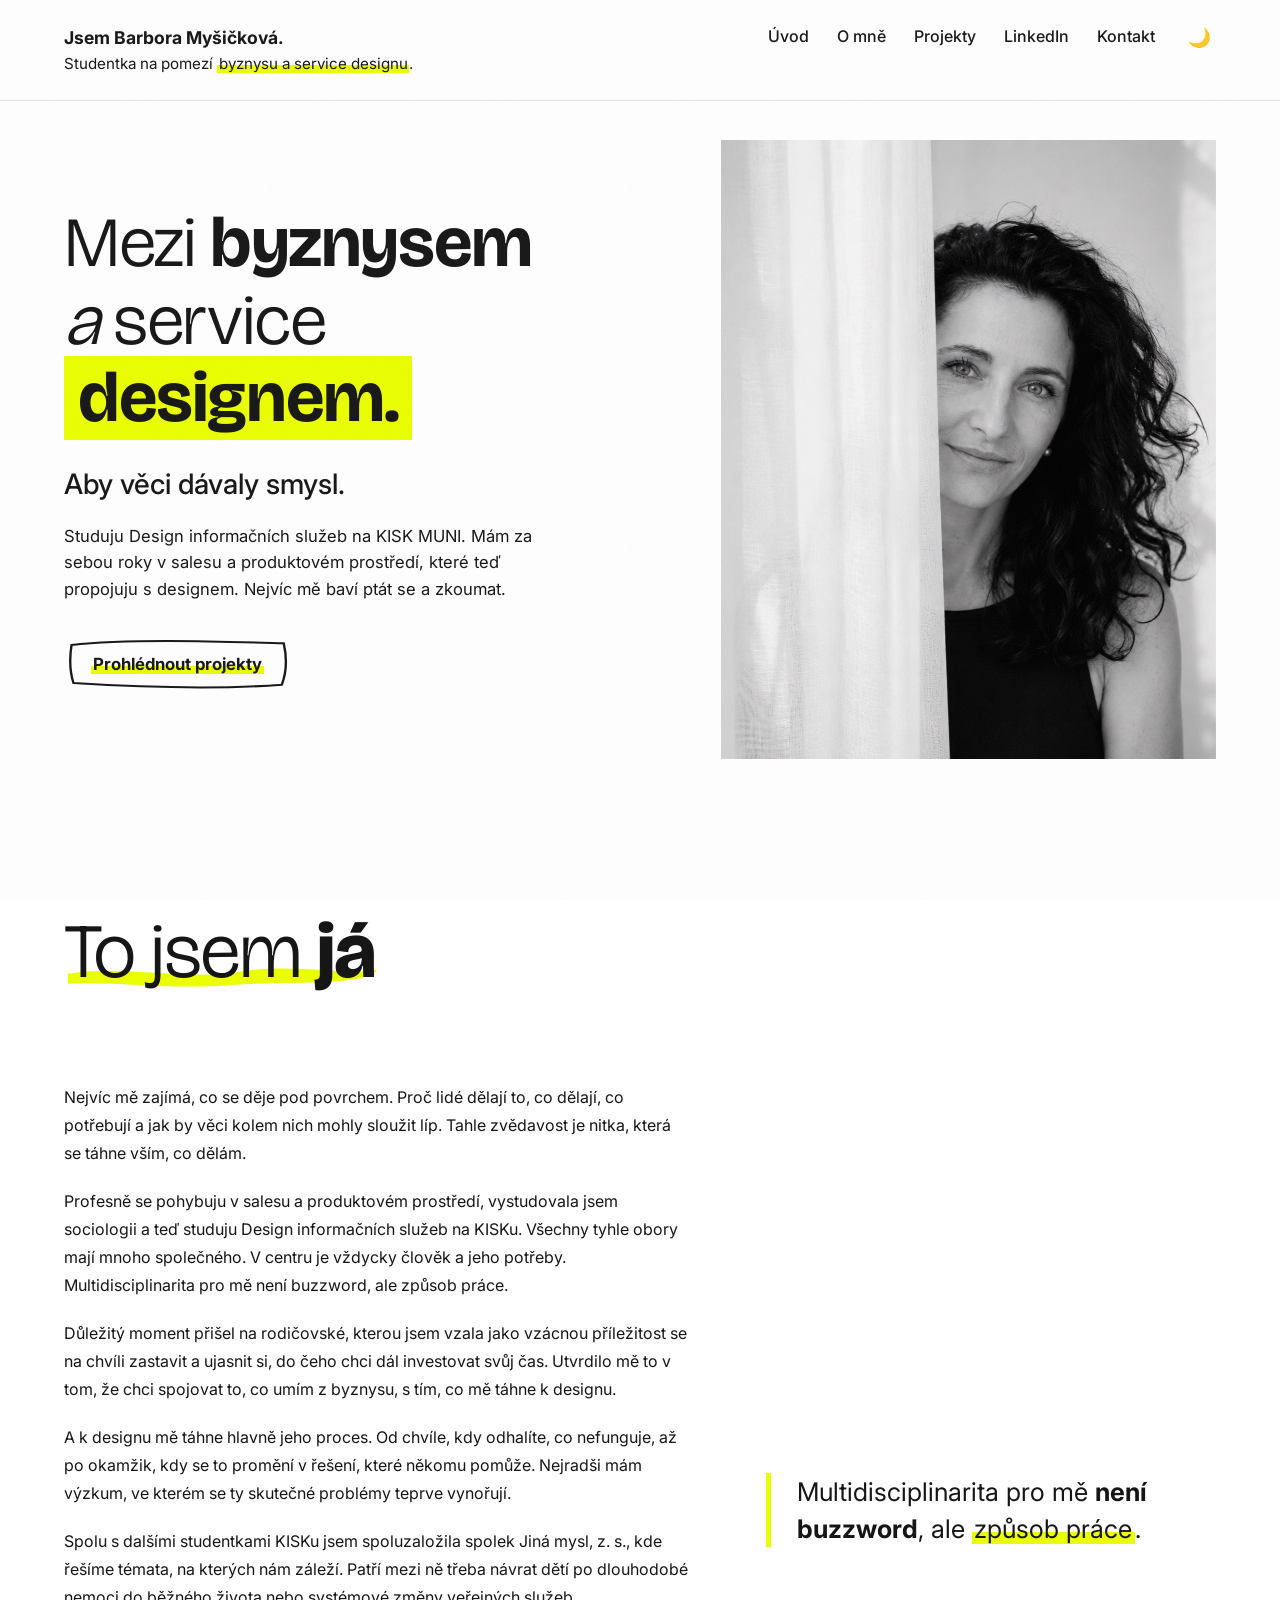
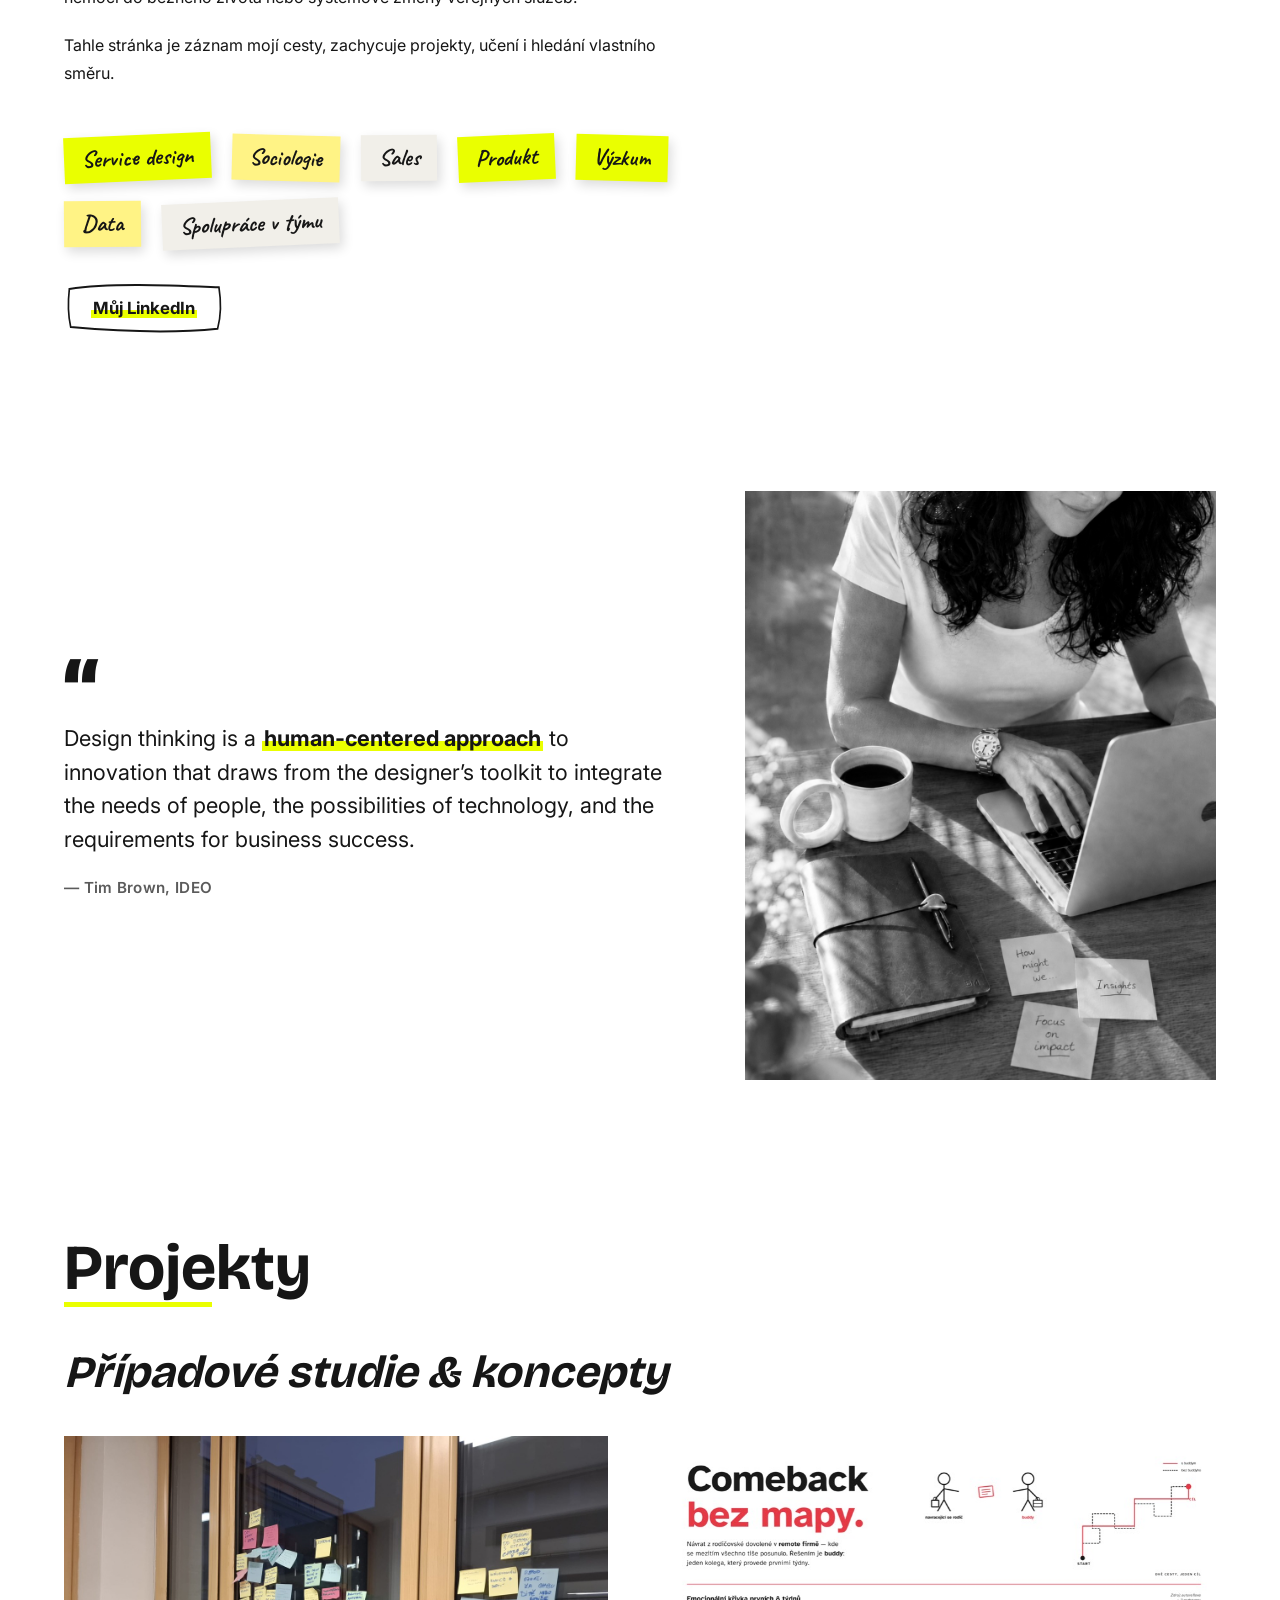
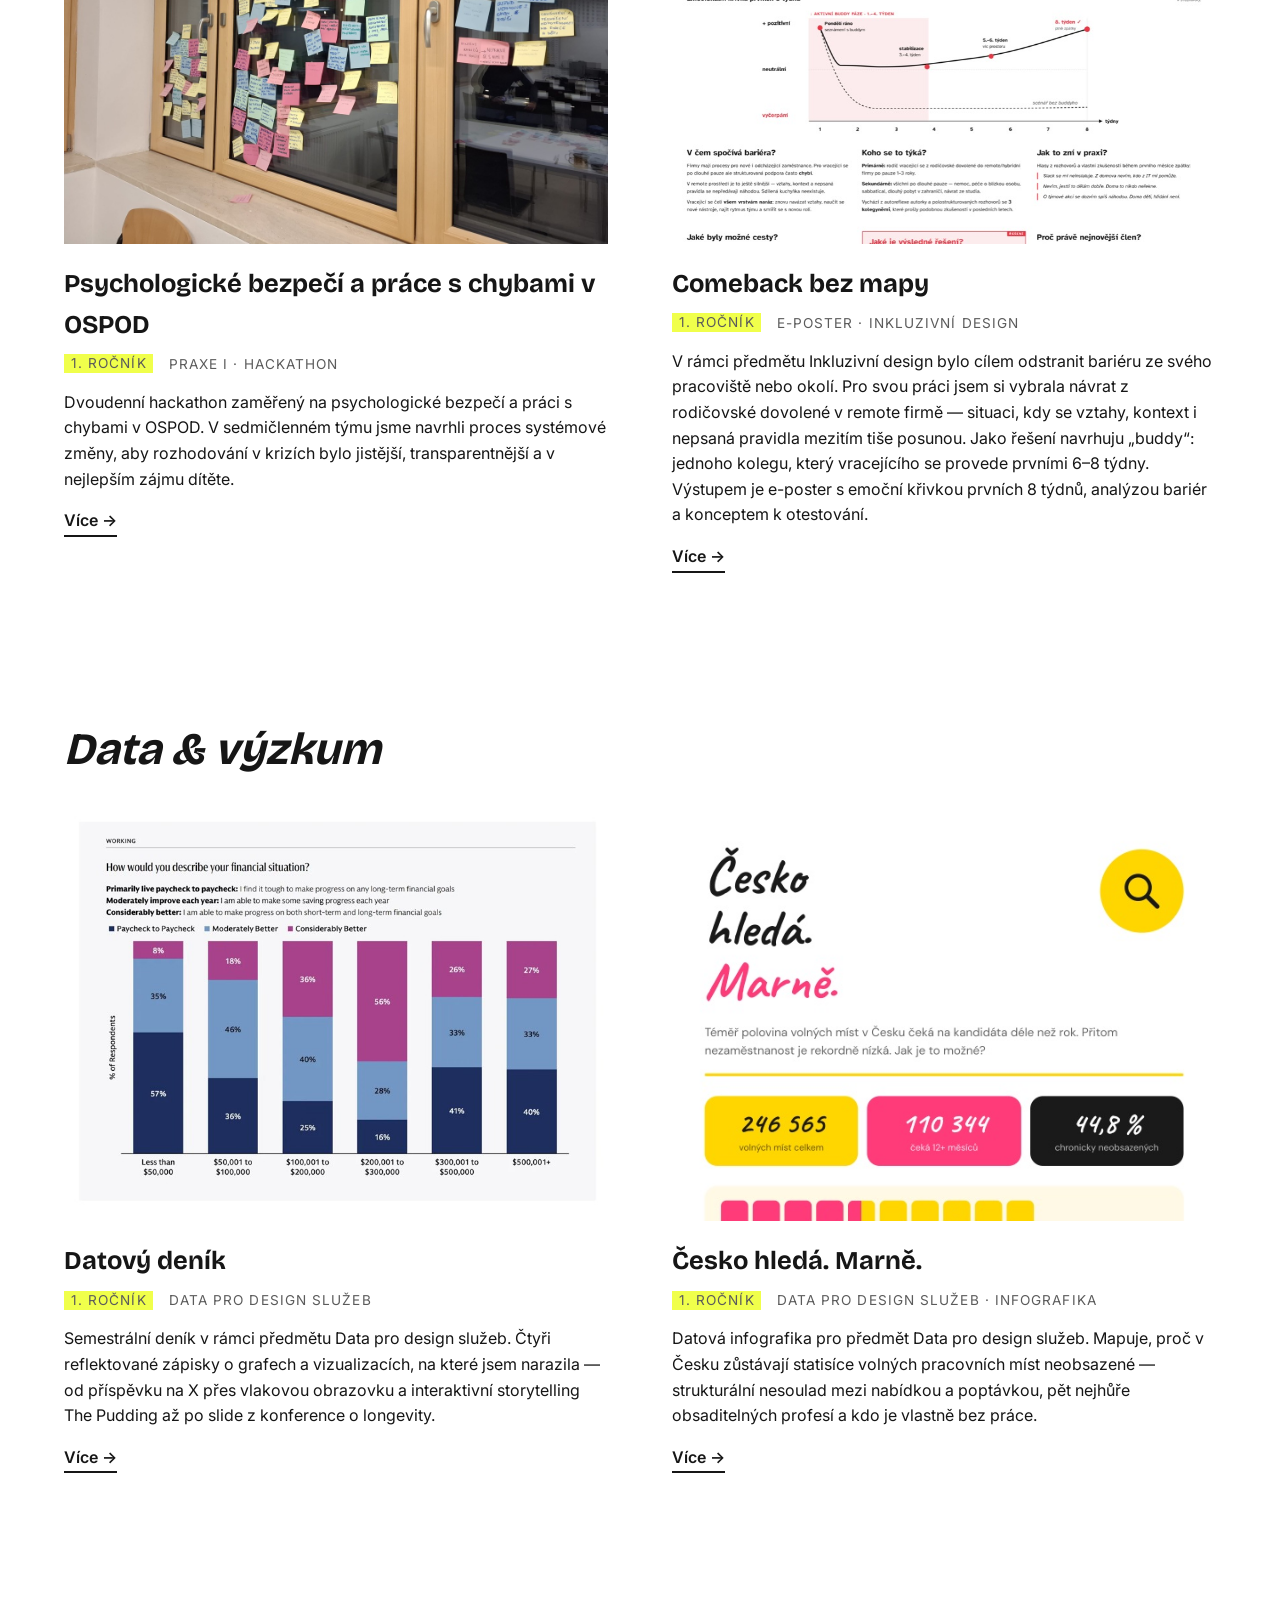
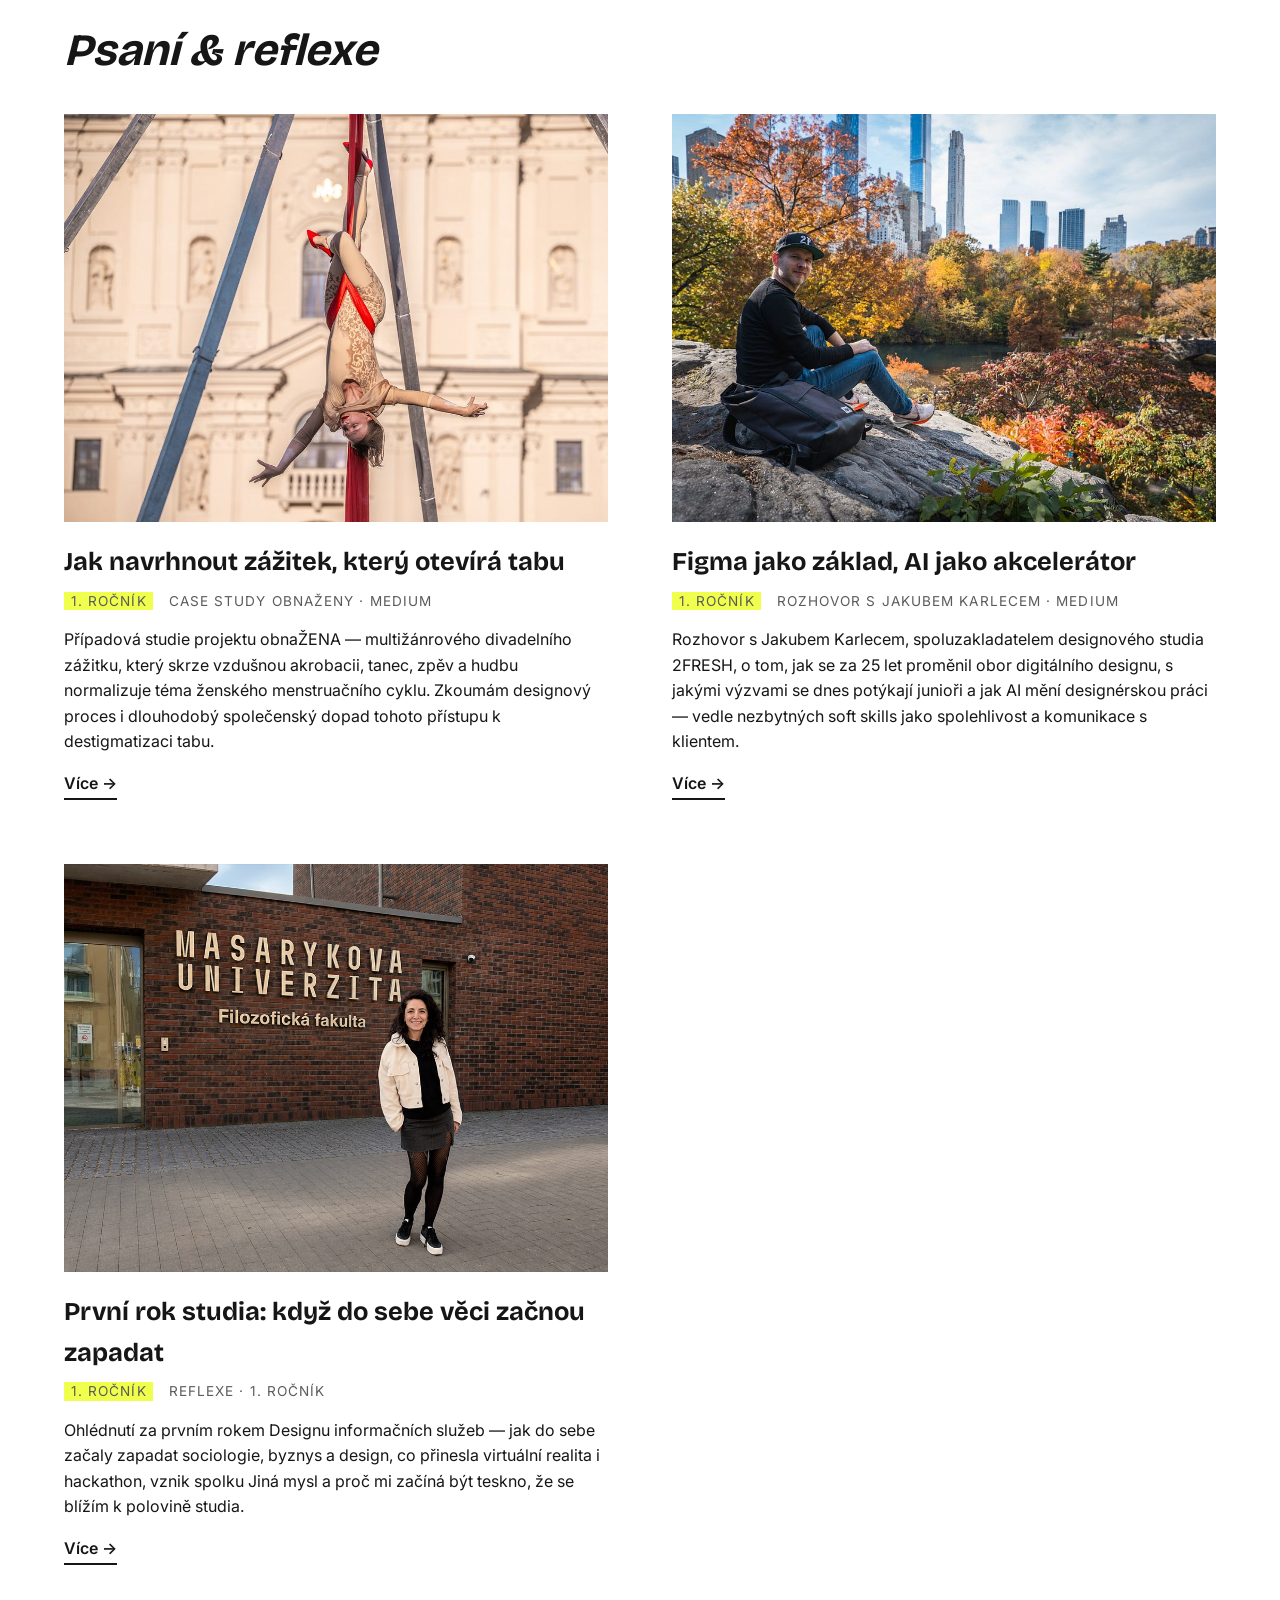
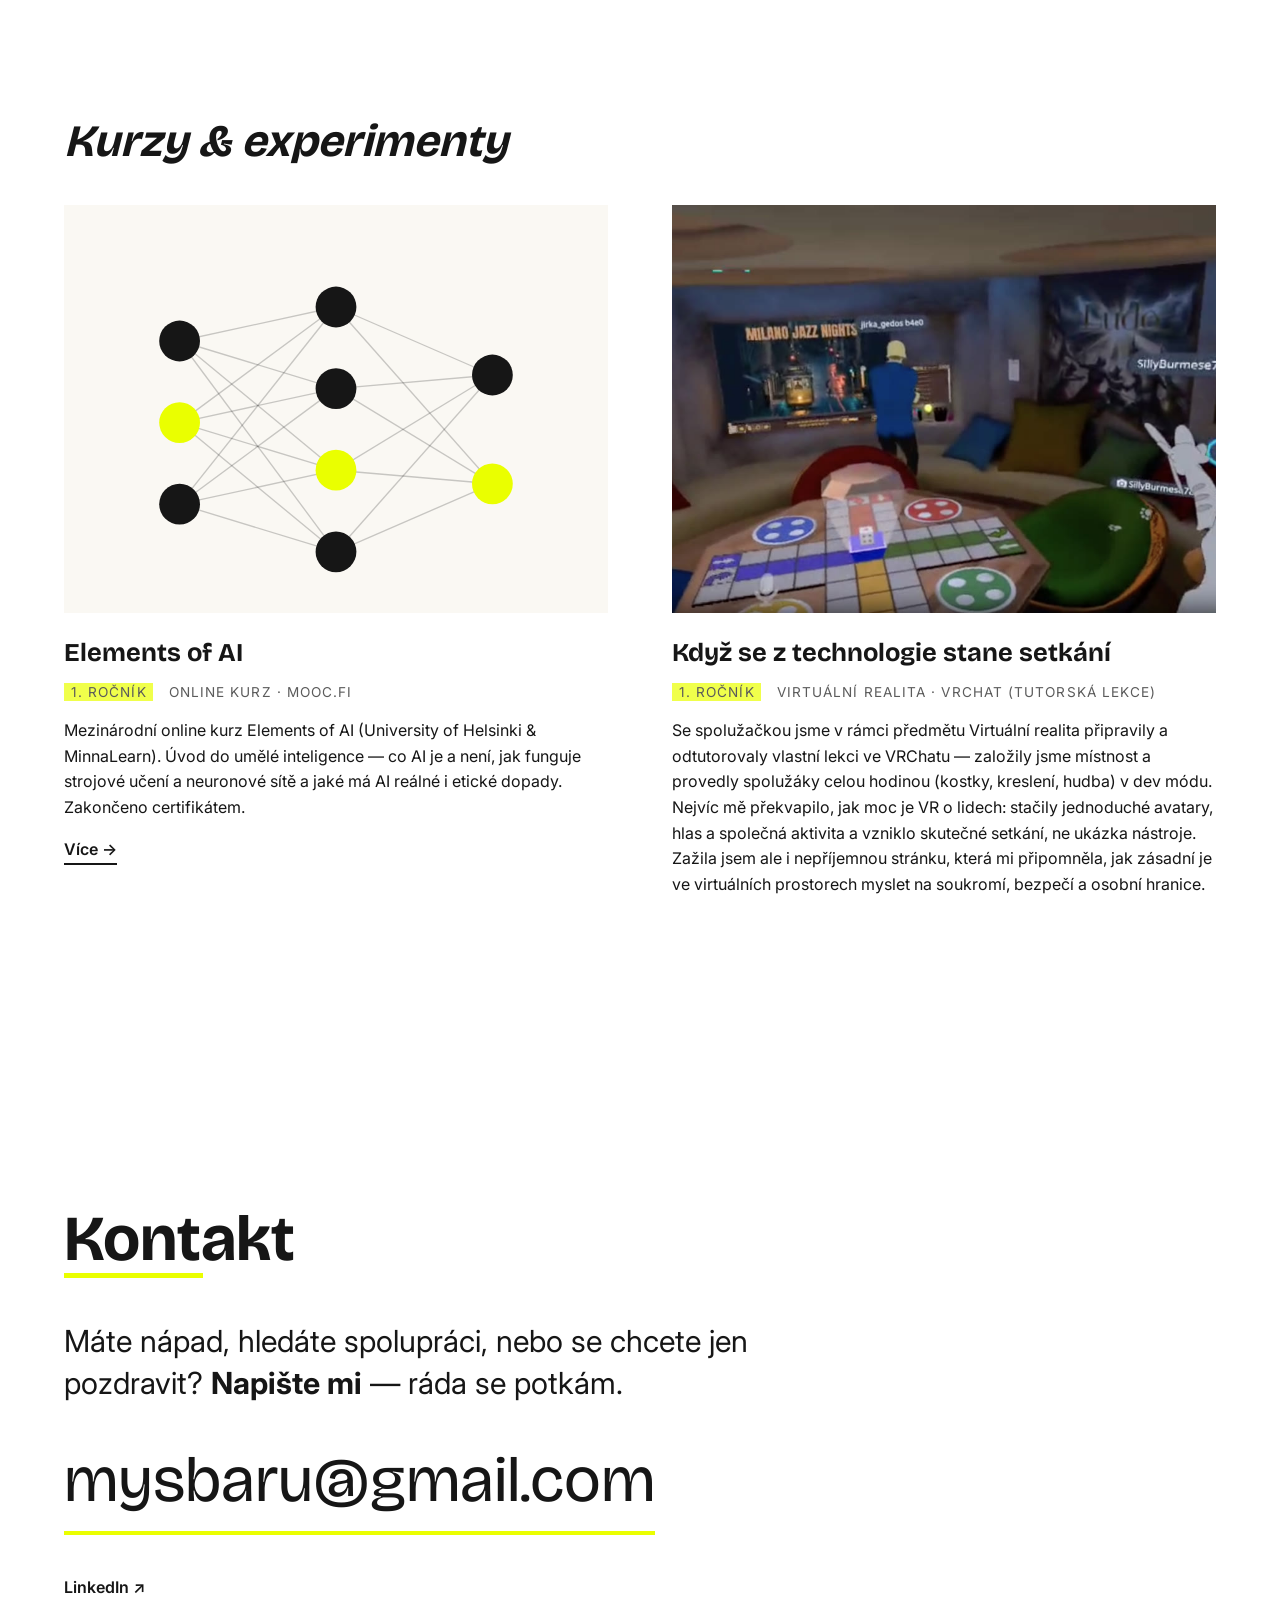
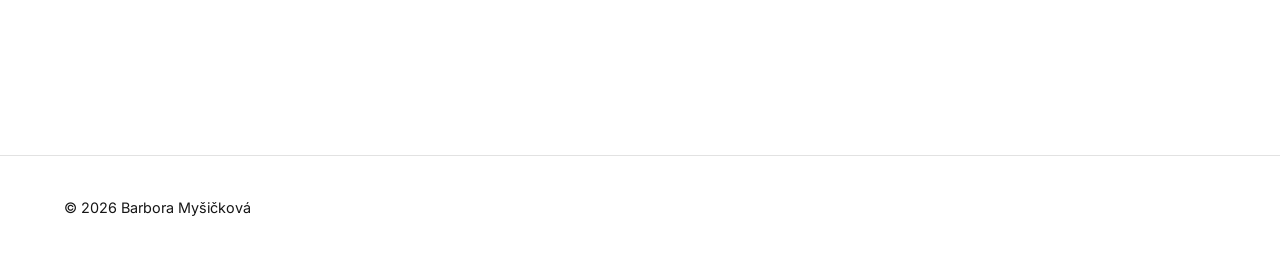
==== commit 3597503b: "Add files via upload" ====
--- a/index.html
+++ b/index.html
@@ -16,18 +16,19 @@
   <meta name="description" content="Portfolio Barbory Myšičkové — studentky service designu na KISK MUNI. Projekty na pomezí byznysu a designu služeb: výzkum, data, case studies." />
   <link rel="icon" href="images/favicon.svg" type="image/svg+xml" />
 
-  <!-- Open Graph / sociální sítě (až bude web online, doplň absolutní URL do og:url a og:image) -->
+  <!-- Open Graph / sociální sítě (náhled při sdílení odkazu) -->
   <meta property="og:type" content="website" />
+  <meta property="og:url" content="https://barboramysickova.cz/" />
   <meta property="og:title" content="Barbora Myšičková — portfolio" />
   <meta property="og:description" content="Studentka service designu na pomezí byznysu a designu služeb. Projekty, výzkum a case studies." />
-  <meta property="og:image" content="images/portret-headline.jpg" />
+  <meta property="og:image" content="https://barboramysickova.cz/images/portret-headline.jpg" />
   <meta name="twitter:card" content="summary_large_image" />
 
   <!-- Google Fonts: Bricolage Grotesque (nadpisy) + Inter (běžný text) -->
   <link rel="preconnect" href="https://fonts.googleapis.com" />
   <link rel="preconnect" href="https://fonts.gstatic.com" crossorigin />
   <link
-    href="https://fonts.googleapis.com/css2?family=Bricolage+Grotesque:opsz,wght@12..96,300;12..96,400;12..96,500;12..96,700;12..96,800&family=Inter:ital,wght@0,300;0,400;0,500;0,600;0,700;1,300;1,400&display=swap"
+    href="https://fonts.googleapis.com/css2?family=Bricolage+Grotesque:opsz,wght@12..96,300;12..96,400;12..96,500;12..96,700;12..96,800&family=Caveat:wght@600;700&family=Inter:ital,wght@0,300;0,400;0,500;0,600;0,700;1,300;1,400&display=swap"
     rel="stylesheet"
   />
 
@@ -138,7 +139,7 @@
           <span class="skill">Spolupráce v týmu</span>
         </div>
 
-        <a href="https://www.linkedin.com/in/barbora-my%C5%A1i%C4%8Dkov%C3%A1/" target="_blank" rel="noopener" class="btn btn--ghost">Můj LinkedIn</a>
+        <a href="https://www.linkedin.com/in/barbora-my%C5%A1i%C4%8Dkov%C3%A1/" target="_blank" rel="noopener" class="btn"><span class="btn__txt">Můj LinkedIn</span></a>
         </div>
 
         <!-- Vytažená hláška (pull-quote) – vyplní pravý sloupec -->
--- a/css/style.css
+++ b/css/style.css
@@ -294,10 +294,11 @@
 }
 .skill {
   display: inline-block;
-  font-family: var(--font-heading);
-  font-weight: 600;
-  font-size: 1.05rem;
-  padding: 0.85rem 1.1rem;
+  font-family: "Caveat", cursive;   /* ruční písmo – jako psané na lístečku */
+  font-weight: 700;
+  font-size: 1.45rem;
+  line-height: 1;
+  padding: 0.7rem 1.1rem;
   background: var(--accent);
   color: #161616;                 /* post-it je vždy světlý papír → tmavý text */
   box-shadow: 3px 5px 12px rgba(0, 0, 0, 0.14);
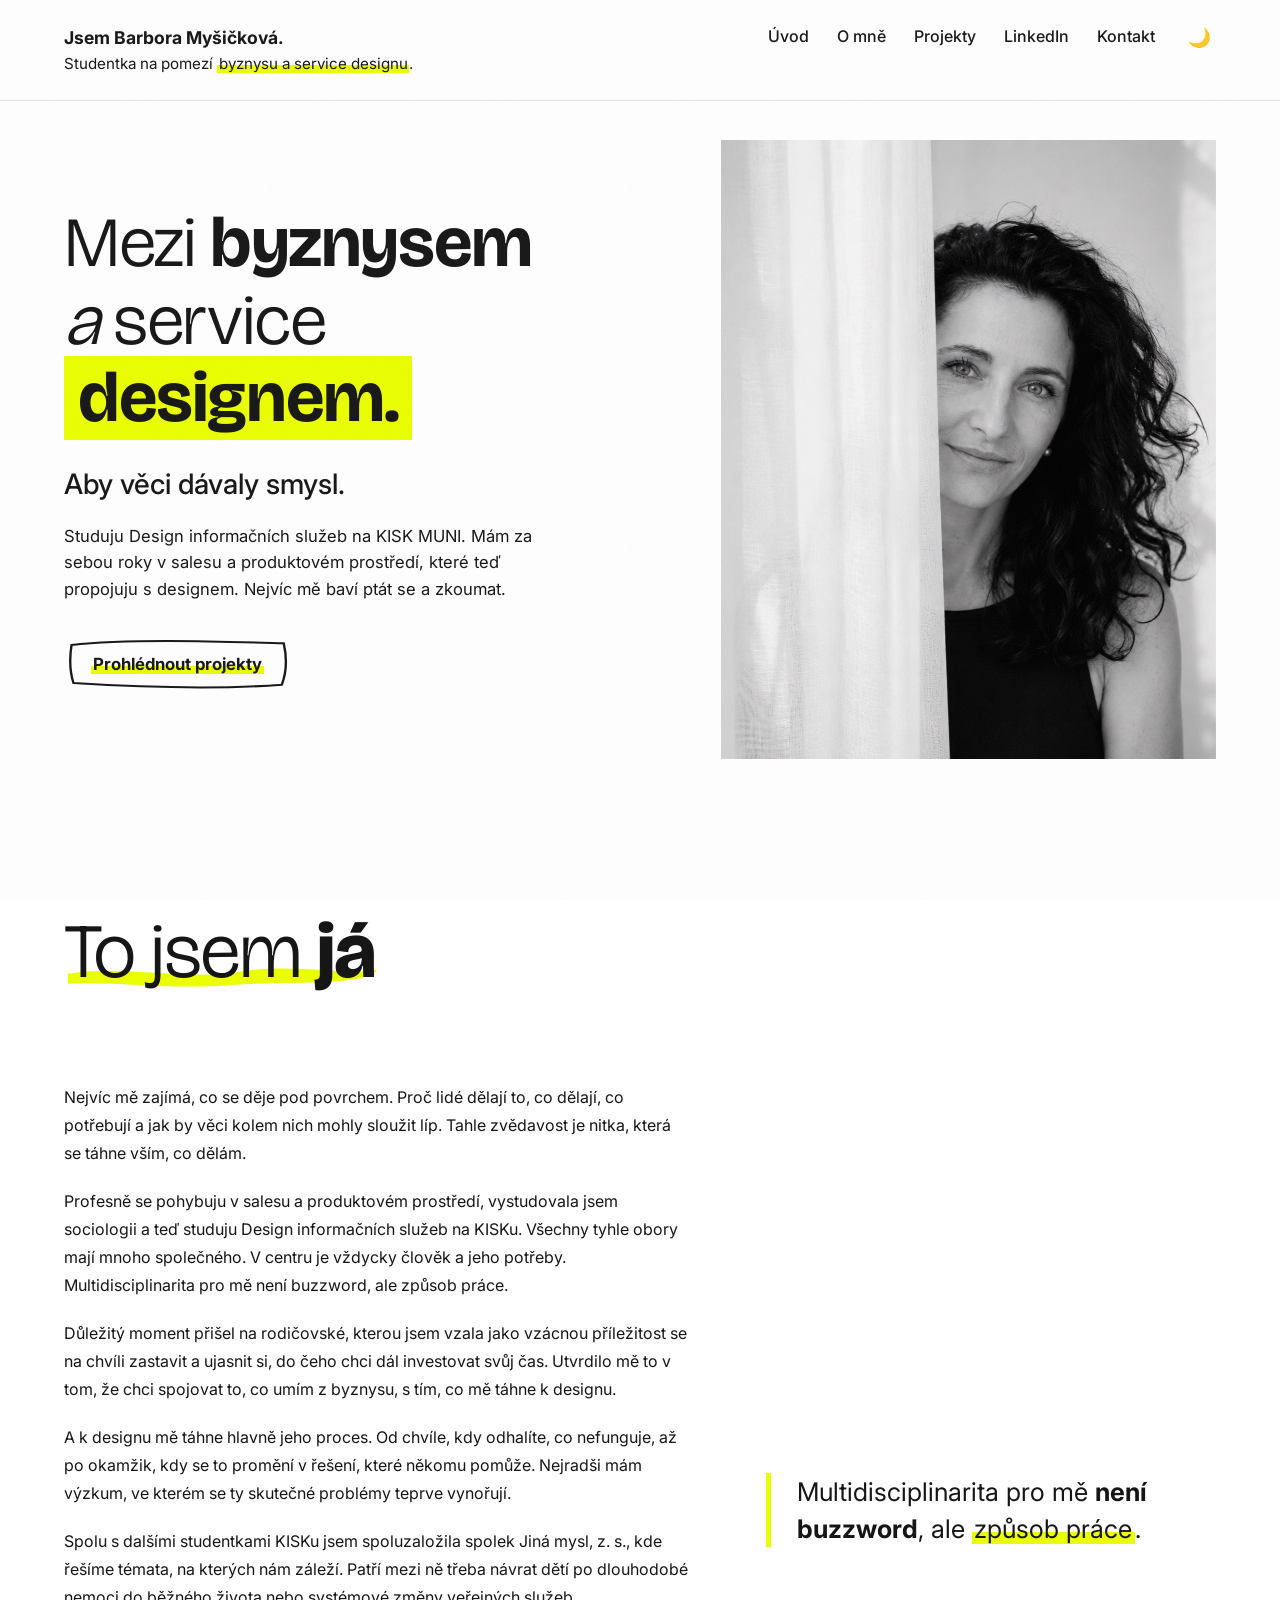
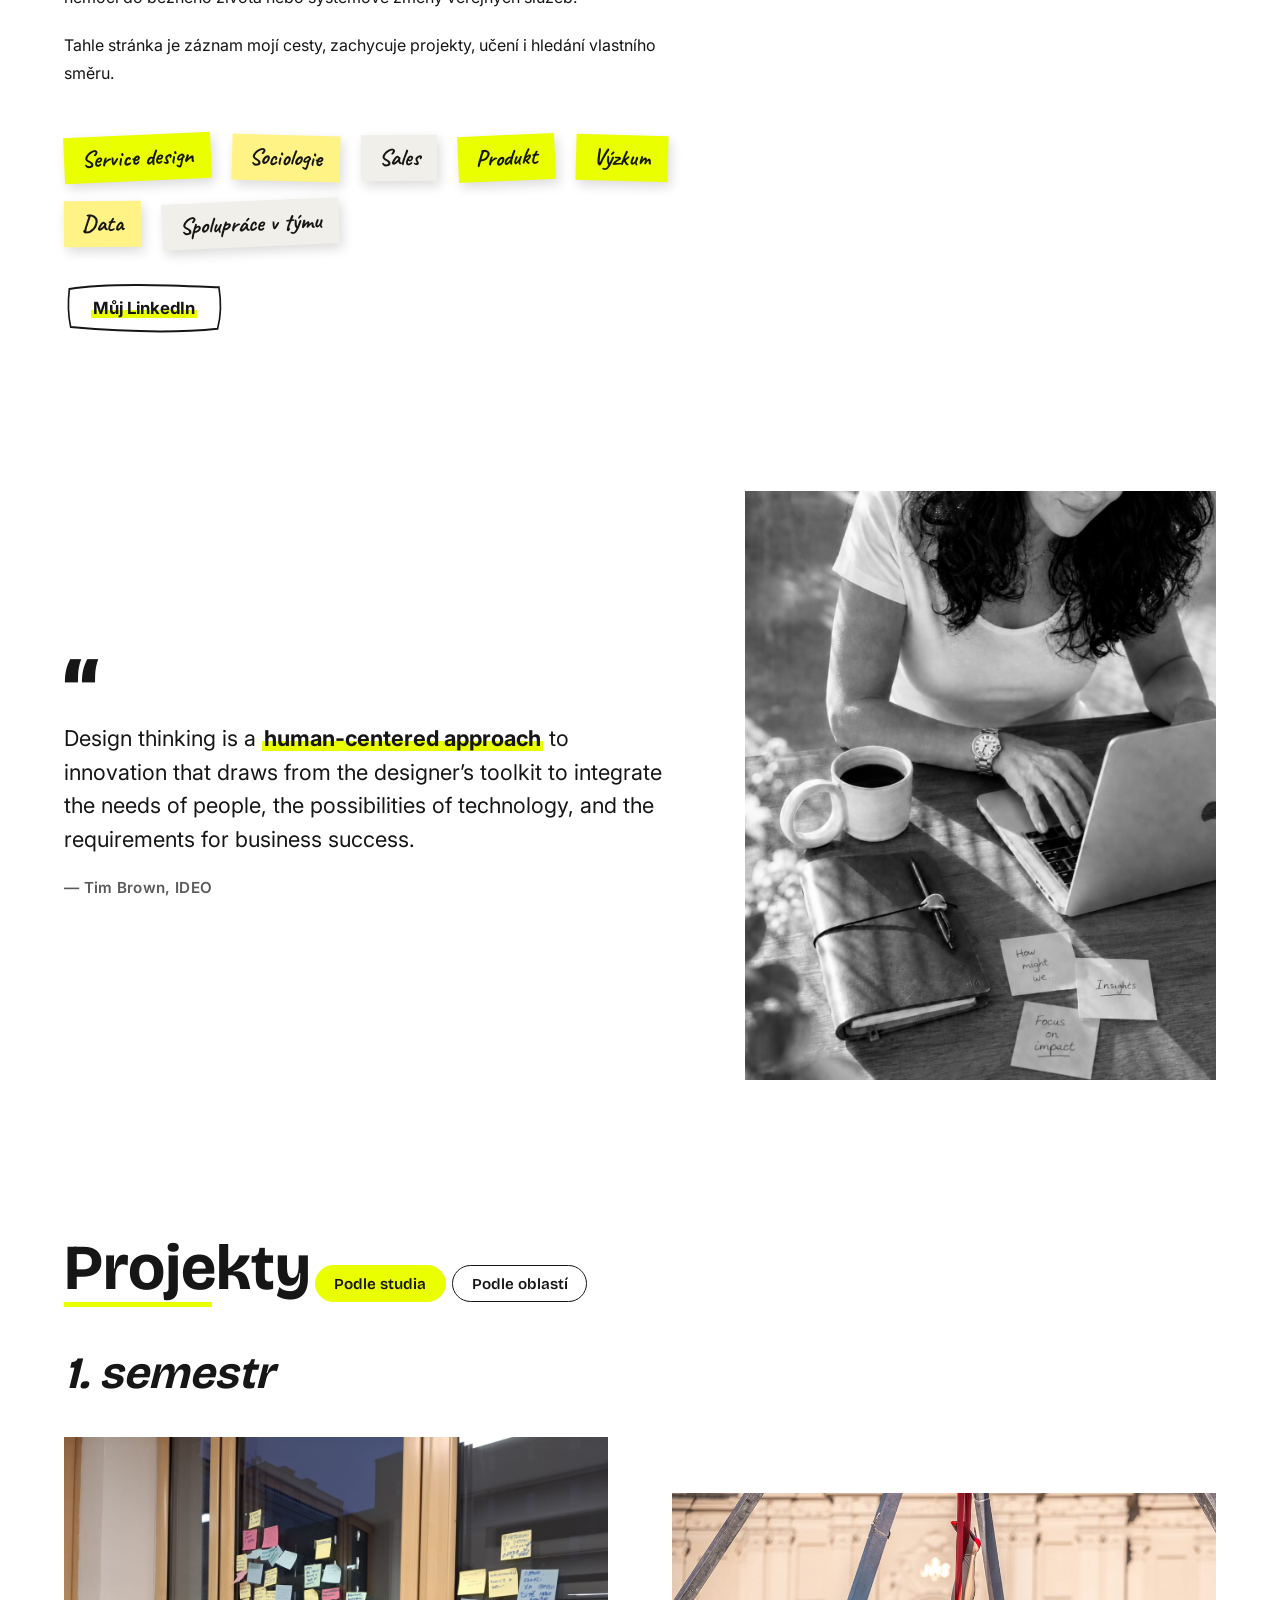
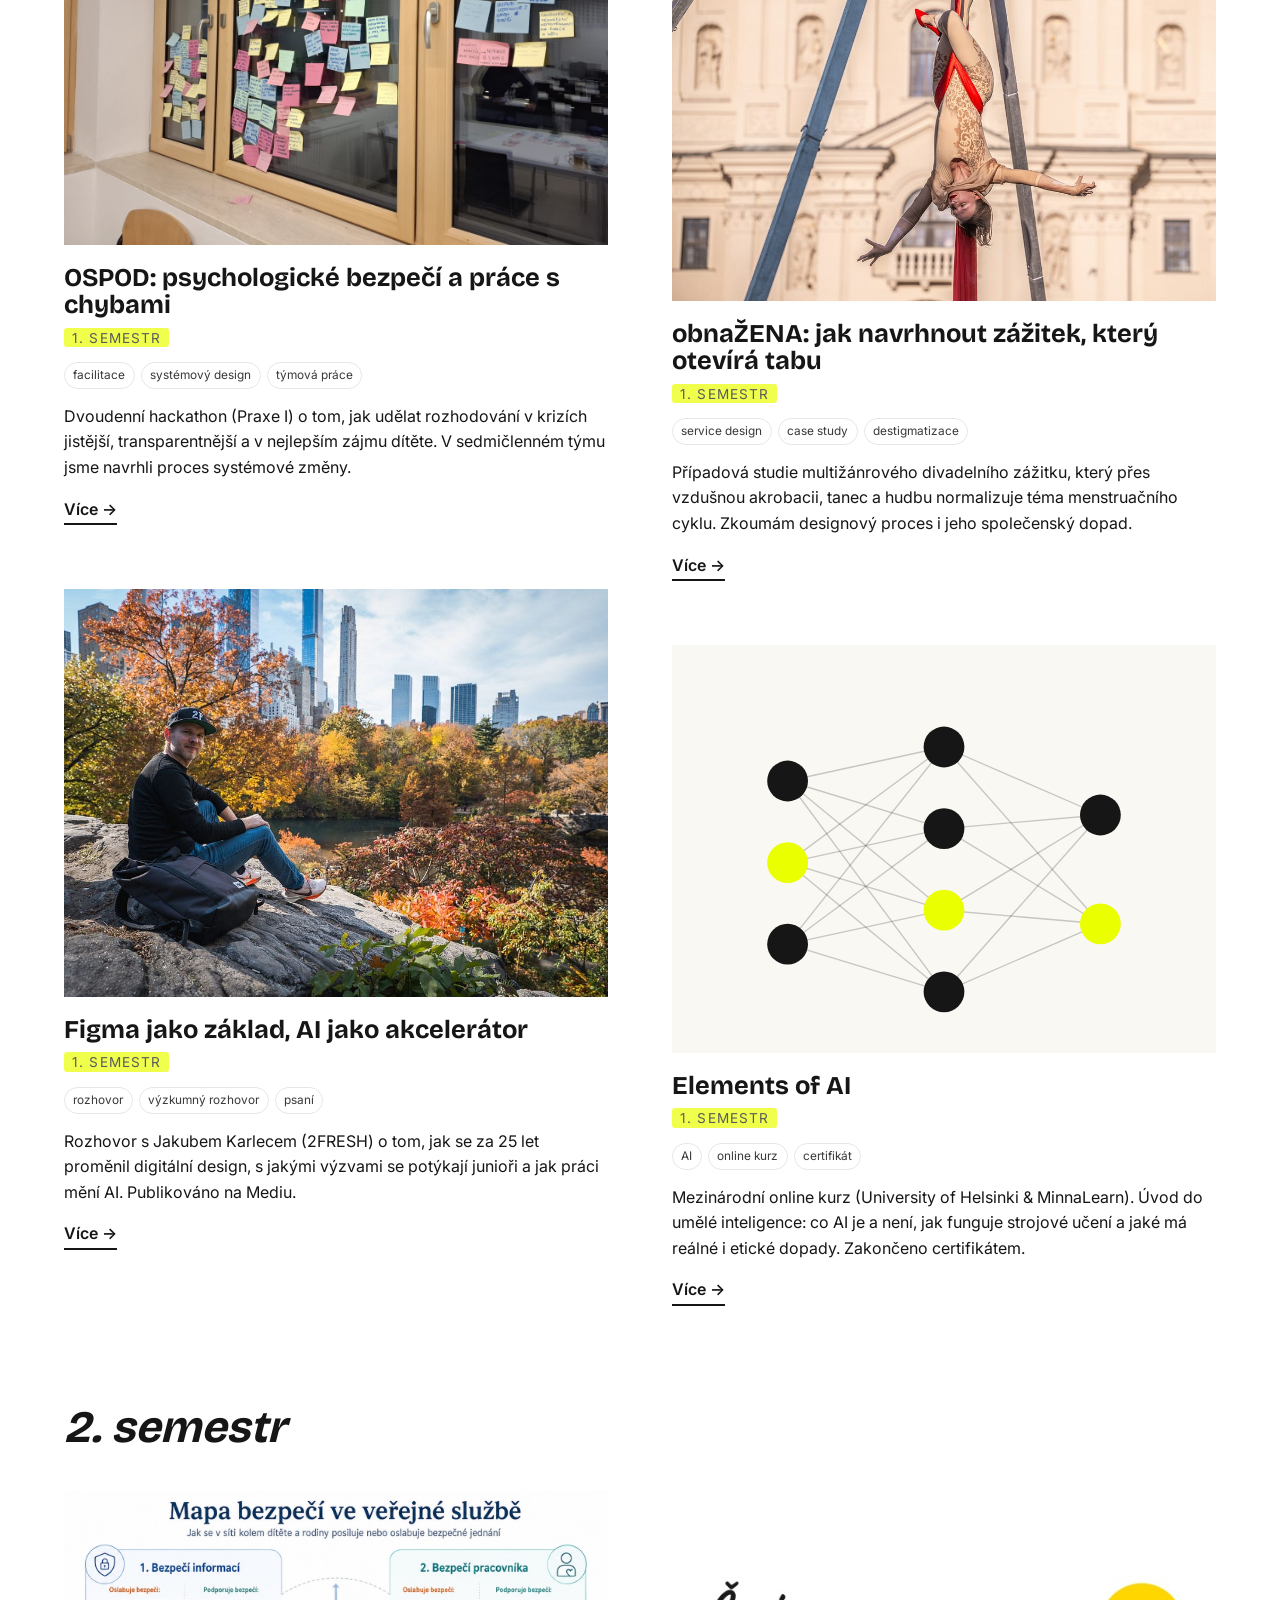
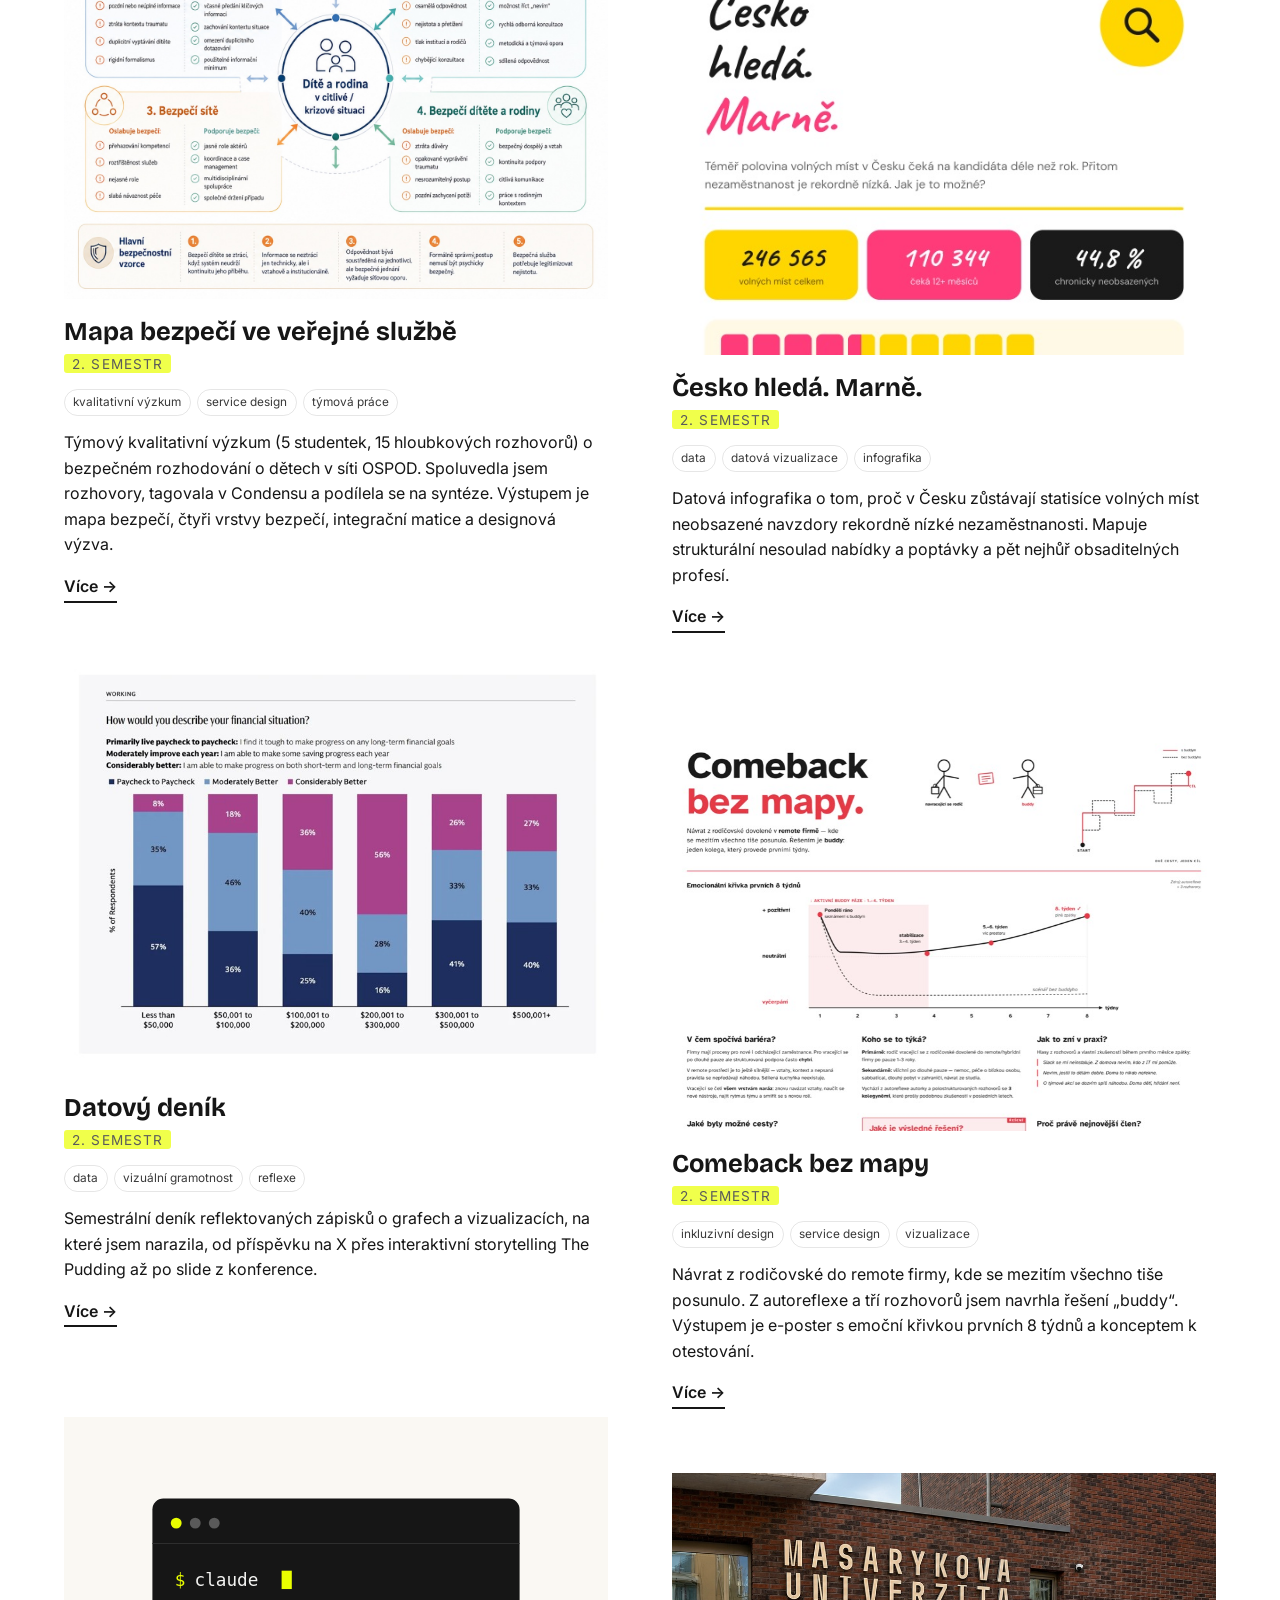
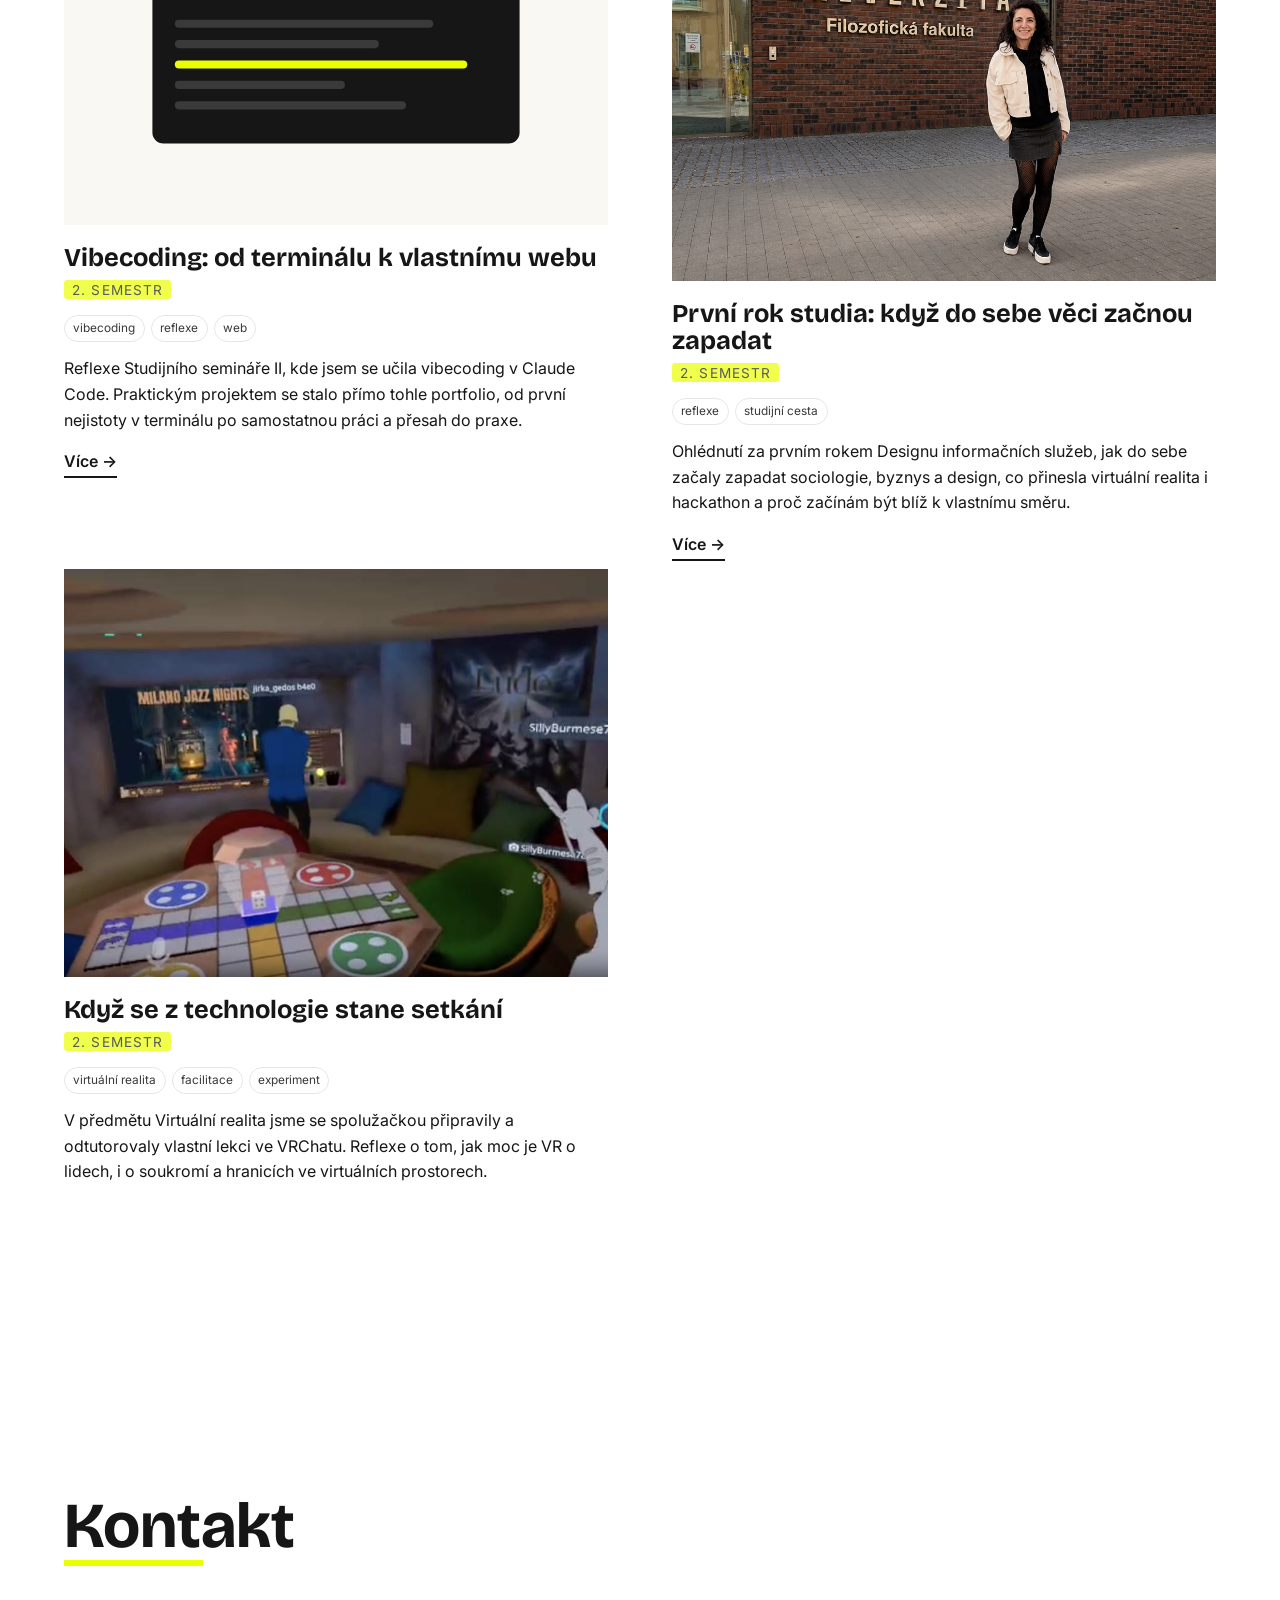
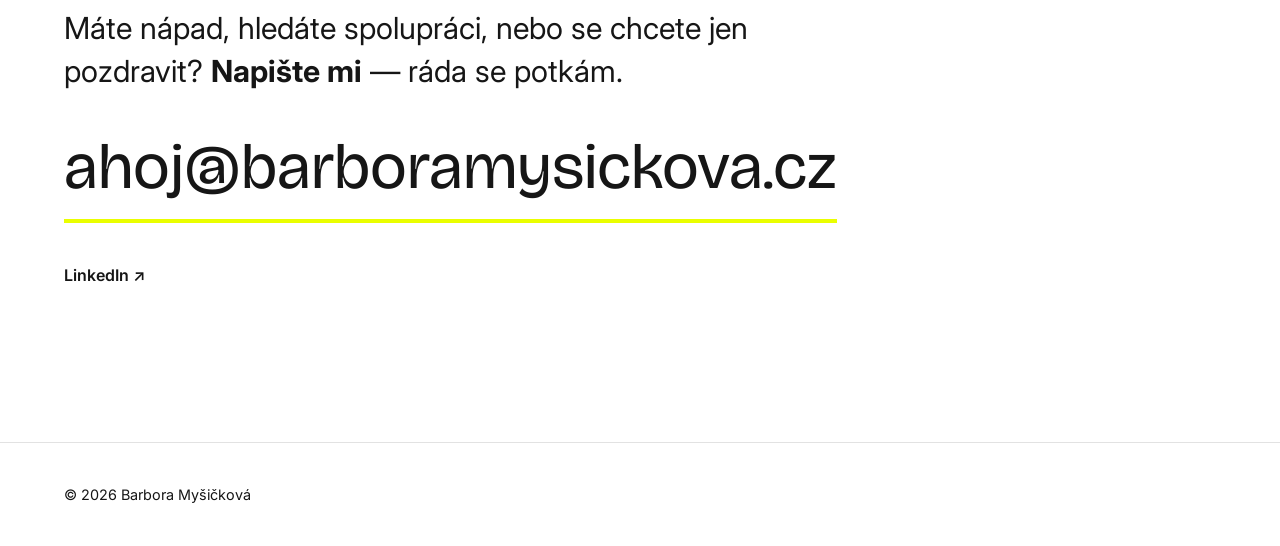
==== commit 4758a07a: "Add files via upload" ====
--- a/index.html
+++ b/index.html
@@ -20,9 +20,14 @@
   <meta property="og:type" content="website" />
   <meta property="og:url" content="https://barboramysickova.cz/" />
   <meta property="og:title" content="Barbora Myšičková — portfolio" />
-  <meta property="og:description" content="Studentka service designu na pomezí byznysu a designu služeb. Projekty, výzkum a case studies." />
-  <meta property="og:image" content="https://barboramysickova.cz/images/portret-headline.jpg" />
+  <meta property="og:description" content="Studentka na pomezí byznysu a designu služeb. Výzkum, data a case studies." />
+  <meta property="og:image" content="https://barboramysickova.cz/images/og-image.png" />
+  <meta property="og:image:width" content="1200" />
+  <meta property="og:image:height" content="630" />
   <meta name="twitter:card" content="summary_large_image" />
+  <meta name="twitter:title" content="Barbora Myšičková — portfolio" />
+  <meta name="twitter:description" content="Studentka na pomezí byznysu a designu služeb. Výzkum, data a case studies." />
+  <meta name="twitter:image" content="https://barboramysickova.cz/images/og-image.png" />
 
   <!-- Google Fonts: Bricolage Grotesque (nadpisy) + Inter (běžný text) -->
   <link rel="preconnect" href="https://fonts.googleapis.com" />
@@ -174,11 +179,143 @@
     </section>
 
     <!-- ===================== 3. PROJEKTY ===================== -->
-    <!-- POZOR: karty projektů se sem vkládají AUTOMATICKY z data/projects.js.
-         Ručně tu nic needituj – jen kontejner, do kterého JS doplní obsah. -->
+    <!-- POZOR: karty se generují z data/projects.js příkazem
+         „node build-projekty.js" do bloku mezi značky PROJEKTY:START/END.
+         Ten blok needituj ručně. Přepínač pohledů řeší js/main.js. -->
     <section id="projekty" class="projects">
       <h2 class="section-title reveal">Projekty</h2>
-      <div id="projects-root"></div>
+
+      <!-- Přepínač pohledů. Bez JS je skrytý (atribut hidden) – projekty se
+           pak ukážou seskupené podle studia. JS přepínač odkryje a zfunkční. -->
+      <div class="view-toggle" role="group" aria-label="Jak zobrazit projekty" hidden>
+        <button type="button" class="view-toggle__btn is-active" data-rezim="studio" aria-pressed="true">Podle studia</button>
+        <button type="button" class="view-toggle__btn" data-rezim="oblast" aria-pressed="false">Podle oblastí</button>
+      </div>
+
+      <div id="projects-root">
+    <!-- PROJEKTY:START -->
+    <!-- Pozor: tento blok generuje build-projekty.js z data/projects.js. Needituj ručně. -->
+  <div class="year-block">
+    <h3 class="year-title">1. semestr</h3>
+    <div class="cards">
+    <article class="card" data-id="ospod-hackathon" data-poradi="1" data-semestr="1" data-oblast="vyzkum">
+      <div class="card__media">
+        <img src="images/ospod-foto.jpg" alt="OSPOD: psychologické bezpečí a práce s chybami" loading="lazy" />
+      </div>
+      <h3 class="card__title">OSPOD: psychologické bezpečí a práce s chybami</h3>
+      <p class="card__meta"><span class="card__sem">1. semestr</span></p>
+      <ul class="card__tags"><li class="tag">facilitace</li><li class="tag">systémový design</li><li class="tag">týmová práce</li></ul>
+      <p class="card__desc">Dvoudenní hackathon (Praxe I) o tom, jak udělat rozhodování v krizích jistější, transparentnější a v nejlepším zájmu dítěte. V sedmičlenném týmu jsme navrhli proces systémové změny.</p>
+      <a class="card__link" href="soubory/praxe.pdf" target="_blank" rel="noopener">Více →</a>
+    </article>
+    <article class="card" data-id="obnazena" data-poradi="5" data-semestr="1" data-oblast="casestudy">
+      <div class="card__media">
+        <img src="images/case-study-medium.jpg" alt="obnaŽENA: jak navrhnout zážitek, který otevírá tabu" loading="lazy" />
+      </div>
+      <h3 class="card__title">obnaŽENA: jak navrhnout zážitek, který otevírá tabu</h3>
+      <p class="card__meta"><span class="card__sem">1. semestr</span></p>
+      <ul class="card__tags"><li class="tag">service design</li><li class="tag">case study</li><li class="tag">destigmatizace</li></ul>
+      <p class="card__desc">Případová studie multižánrového divadelního zážitku, který přes vzdušnou akrobacii, tanec a hudbu normalizuje téma menstruačního cyklu. Zkoumám designový proces i jeho společenský dopad.</p>
+      <a class="card__link" href="https://medium.com/design-kisk/jak-navrhnout-z%C3%A1%C5%BEitek-kter%C3%BD-otev%C3%ADr%C3%A1-tabu-case-study-obna%C5%BEeny-e3a4ea513f84" target="_blank" rel="noopener">Více →</a>
+    </article>
+    <article class="card" data-id="figma-ai-rozhovor" data-poradi="8" data-semestr="1" data-oblast="psani">
+      <div class="card__media">
+        <img src="images/rozhovor-medium.jpg" alt="Figma jako základ, AI jako akcelerátor" loading="lazy" />
+      </div>
+      <h3 class="card__title">Figma jako základ, AI jako akcelerátor</h3>
+      <p class="card__meta"><span class="card__sem">1. semestr</span></p>
+      <ul class="card__tags"><li class="tag">rozhovor</li><li class="tag">výzkumný rozhovor</li><li class="tag">psaní</li></ul>
+      <p class="card__desc">Rozhovor s Jakubem Karlecem (2FRESH) o tom, jak se za 25 let proměnil digitální design, s jakými výzvami se potýkají junioři a jak práci mění AI. Publikováno na Mediu.</p>
+      <a class="card__link" href="https://medium.com/design-kisk/figma-jako-z%C3%A1klad-ai-jako-akceler%C3%A1tor-jak-usp%C4%9Bt-v-ux-a-produktov%C3%A9m-designu-jako-junior-7871fff44180" target="_blank" rel="noopener">Více →</a>
+    </article>
+    <article class="card" data-id="elements-of-ai" data-poradi="9" data-semestr="1" data-oblast="kurzy">
+      <div class="card__media">
+        <img src="images/elements-ai.svg" alt="Elements of AI" loading="lazy" />
+      </div>
+      <h3 class="card__title">Elements of AI</h3>
+      <p class="card__meta"><span class="card__sem">1. semestr</span></p>
+      <ul class="card__tags"><li class="tag">AI</li><li class="tag">online kurz</li><li class="tag">certifikát</li></ul>
+      <p class="card__desc">Mezinárodní online kurz (University of Helsinki &amp; MinnaLearn). Úvod do umělé inteligence: co AI je a není, jak funguje strojové učení a jaké má reálné i etické dopady. Zakončeno certifikátem.</p>
+      <a class="card__link" href="images/certifikat-elements-of-ai.jpg" target="_blank" rel="noopener">Více →</a>
+    </article>
+    </div>
+  </div>
+  <div class="year-block">
+    <h3 class="year-title">2. semestr</h3>
+    <div class="cards">
+    <article class="card" data-id="mapa-bezpeci" data-poradi="0" data-semestr="2" data-oblast="vyzkum">
+      <div class="card__media">
+        <img src="images/mapa-bezpeci.jpg" alt="Mapa bezpečí ve veřejné službě" loading="lazy" />
+      </div>
+      <h3 class="card__title">Mapa bezpečí ve veřejné službě</h3>
+      <p class="card__meta"><span class="card__sem">2. semestr</span></p>
+      <ul class="card__tags"><li class="tag">kvalitativní výzkum</li><li class="tag">service design</li><li class="tag">týmová práce</li></ul>
+      <p class="card__desc">Týmový kvalitativní výzkum (5 studentek, 15 hloubkových rozhovorů) o bezpečném rozhodování o dětech v síti OSPOD. Spoluvedla jsem rozhovory, tagovala v Condensu a podílela se na syntéze. Výstupem je mapa bezpečí, čtyři vrstvy bezpečí, integrační matice a designová výzva.</p>
+      <a class="card__link" href="vyzkumna-zprava-ospod.html">Více →</a>
+    </article>
+    <article class="card" data-id="cesko-hleda-marne" data-poradi="2" data-semestr="2" data-oblast="data">
+      <div class="card__media">
+        <img src="images/infografika-cover.jpg" alt="Česko hledá. Marně." loading="lazy" style="object-position: top;" />
+      </div>
+      <h3 class="card__title">Česko hledá. Marně.</h3>
+      <p class="card__meta"><span class="card__sem">2. semestr</span></p>
+      <ul class="card__tags"><li class="tag">data</li><li class="tag">datová vizualizace</li><li class="tag">infografika</li></ul>
+      <p class="card__desc">Datová infografika o tom, proč v Česku zůstávají statisíce volných míst neobsazené navzdory rekordně nízké nezaměstnanosti. Mapuje strukturální nesoulad nabídky a poptávky a pět nejhůř obsaditelných profesí.</p>
+      <a class="card__link" href="reflexe-infografika.html">Více →</a>
+    </article>
+    <article class="card" data-id="datovy-denik" data-poradi="3" data-semestr="2" data-oblast="data">
+      <div class="card__media">
+        <img src="images/datovy-denik-foto.jpg" alt="Datový deník" loading="lazy" />
+      </div>
+      <h3 class="card__title">Datový deník</h3>
+      <p class="card__meta"><span class="card__sem">2. semestr</span></p>
+      <ul class="card__tags"><li class="tag">data</li><li class="tag">vizuální gramotnost</li><li class="tag">reflexe</li></ul>
+      <p class="card__desc">Semestrální deník reflektovaných zápisků o grafech a vizualizacích, na které jsem narazila, od příspěvku na X přes interaktivní storytelling The Pudding až po slide z konference.</p>
+      <a class="card__link" href="https://barbora-design-journey.lovable.app/datovy-denik" target="_blank" rel="noopener">Více →</a>
+    </article>
+    <article class="card" data-id="comeback-bez-mapy" data-poradi="4" data-semestr="2" data-oblast="casestudy">
+      <div class="card__media">
+        <img src="images/comeback-cover.jpg" alt="Comeback bez mapy" loading="lazy" style="object-position: top;" />
+      </div>
+      <h3 class="card__title">Comeback bez mapy</h3>
+      <p class="card__meta"><span class="card__sem">2. semestr</span></p>
+      <ul class="card__tags"><li class="tag">inkluzivní design</li><li class="tag">service design</li><li class="tag">vizualizace</li></ul>
+      <p class="card__desc">Návrat z rodičovské do remote firmy, kde se mezitím všechno tiše posunulo. Z autoreflexe a tří rozhovorů jsem navrhla řešení „buddy“. Výstupem je e-poster s emoční křivkou prvních 8 týdnů a konceptem k otestování.</p>
+      <a class="card__link" href="images/comeback-poster.jpg" target="_blank" rel="noopener">Více →</a>
+    </article>
+    <article class="card" data-id="vibecoding" data-poradi="6" data-semestr="2" data-oblast="psani">
+      <div class="card__media">
+        <img src="images/seminar-cover.svg" alt="Vibecoding: od terminálu k vlastnímu webu" loading="lazy" />
+      </div>
+      <h3 class="card__title">Vibecoding: od terminálu k vlastnímu webu</h3>
+      <p class="card__meta"><span class="card__sem">2. semestr</span></p>
+      <ul class="card__tags"><li class="tag">vibecoding</li><li class="tag">reflexe</li><li class="tag">web</li></ul>
+      <p class="card__desc">Reflexe Studijního semináře II, kde jsem se učila vibecoding v Claude Code. Praktickým projektem se stalo přímo tohle portfolio, od první nejistoty v terminálu po samostatnou práci a přesah do praxe.</p>
+      <a class="card__link" href="reflexe-studijni-seminar.html">Více →</a>
+    </article>
+    <article class="card" data-id="prvni-rok" data-poradi="7" data-semestr="2" data-oblast="psani">
+      <div class="card__media">
+        <img src="images/reflexe-foto.jpg" alt="První rok studia: když do sebe věci začnou zapadat" loading="lazy" />
+      </div>
+      <h3 class="card__title">První rok studia: když do sebe věci začnou zapadat</h3>
+      <p class="card__meta"><span class="card__sem">2. semestr</span></p>
+      <ul class="card__tags"><li class="tag">reflexe</li><li class="tag">studijní cesta</li></ul>
+      <p class="card__desc">Ohlédnutí za prvním rokem Designu informačních služeb, jak do sebe začaly zapadat sociologie, byznys a design, co přinesla virtuální realita i hackathon a proč začínám být blíž k vlastnímu směru.</p>
+      <a class="card__link" href="reflexe-prvni-rok.html">Více →</a>
+    </article>
+    <article class="card" data-id="vrchat-setkani" data-poradi="10" data-semestr="2" data-oblast="kurzy">
+      <div class="card__media">
+        <img src="images/vrchat.jpg" alt="Když se z technologie stane setkání" loading="lazy" />
+      </div>
+      <h3 class="card__title">Když se z technologie stane setkání</h3>
+      <p class="card__meta"><span class="card__sem">2. semestr</span></p>
+      <ul class="card__tags"><li class="tag">virtuální realita</li><li class="tag">facilitace</li><li class="tag">experiment</li></ul>
+      <p class="card__desc">V předmětu Virtuální realita jsme se spolužačkou připravily a odtutorovaly vlastní lekci ve VRChatu. Reflexe o tom, jak moc je VR o lidech, i o soukromí a hranicích ve virtuálních prostorech.</p>
+    </article>
+    </div>
+  </div>
+    <!-- PROJEKTY:END -->
+      </div>
     </section>
 
     <!-- ===================== KONTAKT ===================== -->
@@ -190,7 +327,7 @@
           <strong>Napište mi</strong> — ráda se potkám.
         </p>
         <!-- Změň e-mail na obou místech (v textu i v href="mailto:...") -->
-        <a href="mailto:mysbaru@gmail.com" class="contact__email">mysbaru@gmail.com</a>
+        <a href="mailto:ahoj@barboramysickova.cz" class="contact__email">ahoj@barboramysickova.cz</a>
 
         <div class="contact__links">
           <a href="https://www.linkedin.com/in/barbora-my%C5%A1i%C4%8Dkov%C3%A1/" target="_blank" rel="noopener">LinkedIn ↗</a>
@@ -207,8 +344,8 @@
     <p>© 2026 Barbora Myšičková</p>
   </footer>
 
-  <!-- Skripty: nejdřív data, pak logika stránky -->
-  <script src="data/projects.js"></script>
+  <!-- Logika stránky. Karty projektů jsou už v HTML výše (statické),
+       data/projects.js se v prohlížeči nenačítá – slouží jen generátoru. -->
   <script src="js/main.js"></script>
 </body>
 </html>
--- a/css/style.css
+++ b/css/style.css
@@ -128,6 +128,29 @@
 /* tmavý režim: ručně kreslený rámeček tlačítka světlou barvou */
 :root[data-theme="dark"] .btn {
   background-image: url("data:image/svg+xml,%3Csvg%20xmlns='http://www.w3.org/2000/svg'%20viewBox='0%200%20240%2070'%20preserveAspectRatio='none'%3E%3Cpath%20d='M8%2012%20C70%204%20170%208%20232%2010%20C236%2030%20234%2048%20230%2060%20C160%2066%2080%2063%2010%2058%20C5%2040%206%2026%208%2012%20Z'%20fill='none'%20stroke='%23f3f3f1'%20stroke-width='2.5'/%3E%3C/svg%3E");
+}
+
+/* =========================================================================
+   TMAVÝ REŽIM – čitelnost žlutých zvýraznění
+   V tmavém režimu je text světlý, takže žlutá „za písmeny" snižovala
+   kontrast (spodek písmen splýval). Řešení:
+   - .hl a .btn__txt: místo podtržení PLNÝ žlutý blok s tmavým textem
+     (stejně čitelné jako blok „designem." v úvodu)
+   - .hl-title: ruční podtržení se posune POD text (čára, ne přeškrtnutí)
+   Světlý režim zůstává beze změny.
+   ========================================================================= */
+:root[data-theme="dark"] .hl,
+:root[data-theme="dark"] .btn__txt {
+  background: var(--accent);
+  color: #161616;
+  padding: 0 0.18em;
+  border-radius: 2px;
+  -webkit-box-decoration-break: clone;
+  box-decoration-break: clone;
+}
+:root[data-theme="dark"] .hl-title {
+  background-position: left 100%;
+  background-size: 102% 0.32em;
 }
 
 /* přepínač světlý/tmavý režim v záhlaví */
@@ -439,6 +462,47 @@
 .card { position: relative; }
 .card__link::after { content: ""; position: absolute; inset: 0; z-index: 1; }
 
+/* Přepínač pohledů (Podle studia / Podle oblastí) */
+.view-toggle { display: inline-flex; gap: 0.4rem; margin-bottom: 3rem; flex-wrap: wrap; }
+.view-toggle[hidden] { display: none; }
+.view-toggle__btn {
+  font-family: var(--font-heading);
+  font-size: 0.95rem;
+  font-weight: 600;
+  cursor: pointer;
+  padding: 0.55rem 1.15rem;
+  border: 1.5px solid var(--text);
+  border-radius: 999px;
+  background: transparent;
+  color: var(--text);
+  transition: background 0.18s ease, color 0.18s ease, border-color 0.18s ease;
+}
+.view-toggle__btn:hover { background: var(--line); }
+.view-toggle__btn.is-active {
+  background: var(--accent);
+  border-color: var(--accent);
+  color: #161616;
+}
+
+/* Štítek semestru na kartě (malý žlutý) */
+.card__sem { background: var(--accent); color: #161616; padding: 0.12em 0.6em; border-radius: 3px; }
+
+/* Štítky dovedností na kartě */
+.card__tags {
+  list-style: none;
+  display: flex;
+  flex-wrap: wrap;
+  gap: 0.4rem;
+  margin-top: 0.85rem;
+}
+.card__tags .tag {
+  font-size: 0.74rem;
+  padding: 0.25em 0.7em;
+  border: 1px solid var(--line);
+  border-radius: 999px;
+  opacity: 0.85;
+}
+
 /* =========================================================================
    4. CV / VZDĚLÁNÍ
    ========================================================================= */
@@ -611,3 +675,157 @@
 .article__back a { font-weight: 700; border-bottom: 2px solid var(--accent); }
 /* úvodní fotka v článku */
 .article__lead { width: 100%; margin: 0 0 clamp(2rem, 4vw, 3rem); }
+
+/* nadpisy sekcí a otázky uvnitř delšího článku (reflexe) */
+.article__body h2 {
+  font-family: var(--font-heading);
+  font-size: clamp(1.4rem, 2.6vw, 1.9rem);
+  font-weight: 700;
+  margin: 3rem 0 1rem;
+}
+.article__body .article__q {
+  font-style: italic;
+  font-weight: 600;
+  opacity: 0.6;
+  margin: 1.8rem 0 0.4rem;
+}
+/* odrážky v článku (žlutý čtvereček místo tečky) */
+.article__body ul {
+  list-style: none;
+  margin: 0.4rem 0 1.5rem;
+  padding: 0;
+}
+.article__body li {
+  position: relative;
+  padding-left: 1.7rem;
+  font-size: 1.08rem;
+  line-height: 1.75;
+  margin-bottom: 0.9rem;
+}
+.article__body li::before {
+  content: "";
+  position: absolute;
+  left: 0;
+  top: 0.62em;
+  width: 0.7rem;
+  height: 0.7rem;
+  background: var(--accent);
+  border-radius: 2px;
+}
+/* obrázek (např. náhled infografiky) s popiskem uvnitř článku */
+.article__figure { margin: 2.5rem 0; }
+.article__figure img {
+  width: 100%;
+  border: 1px solid var(--line);
+  border-radius: 4px;
+}
+.article__figure figcaption {
+  font-size: 0.9rem;
+  opacity: 0.6;
+  margin-top: 0.7rem;
+  text-align: center;
+}
+.article__cta { margin: 0.5rem 0 1rem; }
+
+/* podnadpisy uvnitř delší zprávy (h3 = pododdíl, h4 = malý štítek) */
+.article__body h3 {
+  font-family: var(--font-heading);
+  font-size: 1.25rem;
+  font-weight: 700;
+  margin: 2.2rem 0 0.6rem;
+}
+.article__body h4 {
+  font-family: "Inter", system-ui, sans-serif;
+  font-size: 0.78rem;
+  letter-spacing: 0.08em;
+  text-transform: uppercase;
+  font-weight: 700;
+  opacity: 0.55;
+  margin: 1.5rem 0 0.4rem;
+}
+/* citace z rozhovorů */
+.article__cite {
+  margin: 1.3rem 0;
+  padding: 1rem 1.3rem;
+  background: rgba(0, 0, 0, 0.035);
+  border-left: 3px solid var(--accent);
+  border-radius: 0 6px 6px 0;
+  font-style: italic;
+  line-height: 1.7;
+}
+.article__cite footer {
+  margin-top: 0.5rem;
+  font-style: normal;
+  font-size: 0.88rem;
+  opacity: 0.6;
+}
+:root[data-theme="dark"] .article__cite { background: rgba(255, 255, 255, 0.05); }
+/* tabulky (vodorovně posuvné na úzkých displejích) */
+.table-wrap {
+  overflow-x: auto;
+  margin: 1.8rem 0;
+  border: 1px solid var(--line);
+  border-radius: 6px;
+}
+.article__body table {
+  border-collapse: collapse;
+  width: 100%;
+  min-width: 560px;
+  font-size: 0.94rem;
+}
+.article__body table.table--wide { min-width: 900px; }
+.article__body th,
+.article__body td {
+  text-align: left;
+  padding: 0.7rem 0.9rem;
+  border-bottom: 1px solid var(--line);
+  vertical-align: top;
+  line-height: 1.5;
+}
+.article__body thead th {
+  background: var(--accent);
+  color: #161616;
+  font-family: var(--font-heading);
+  font-weight: 700;
+  position: sticky;
+  top: 0;
+}
+.article__body tbody tr:last-child td { border-bottom: none; }
+.article__body td:first-child { font-weight: 600; }
+.table-hint { font-size: 0.85rem; opacity: 0.55; margin: -1rem 0 1.8rem; }
+
+/* rozklikávací (sbalitelné) sekce — detailní rozbor kategorií */
+.article__body details.cat {
+  border: 1px solid var(--line);
+  border-radius: 8px;
+  padding: 0 1.3rem;
+  margin: 0.9rem 0;
+}
+.article__body details.cat > summary {
+  cursor: pointer;
+  list-style: none;
+  padding: 1.1rem 0;
+  font-family: var(--font-heading);
+  font-size: 1.15rem;
+  font-weight: 700;
+  display: flex;
+  align-items: center;
+  justify-content: space-between;
+  gap: 1rem;
+}
+.article__body details.cat > summary::-webkit-details-marker { display: none; }
+.article__body details.cat > summary::after {
+  content: "+";
+  font-weight: 400;
+  font-size: 1.5rem;
+  opacity: 0.45;
+  line-height: 1;
+}
+.article__body details.cat[open] > summary::after { content: "–"; }
+.article__body details.cat[open] { padding-bottom: 1.2rem; }
+.article__body details.cat[open] > summary {
+  border-bottom: 1px solid var(--line);
+  margin-bottom: 0.6rem;
+}
+/* uvnitř sbalitelné sekce vždy plně zobrazit (fade-in by se ve skrytém <details> nespustil) */
+.article__body details.cat .reveal { opacity: 1; transform: none; }
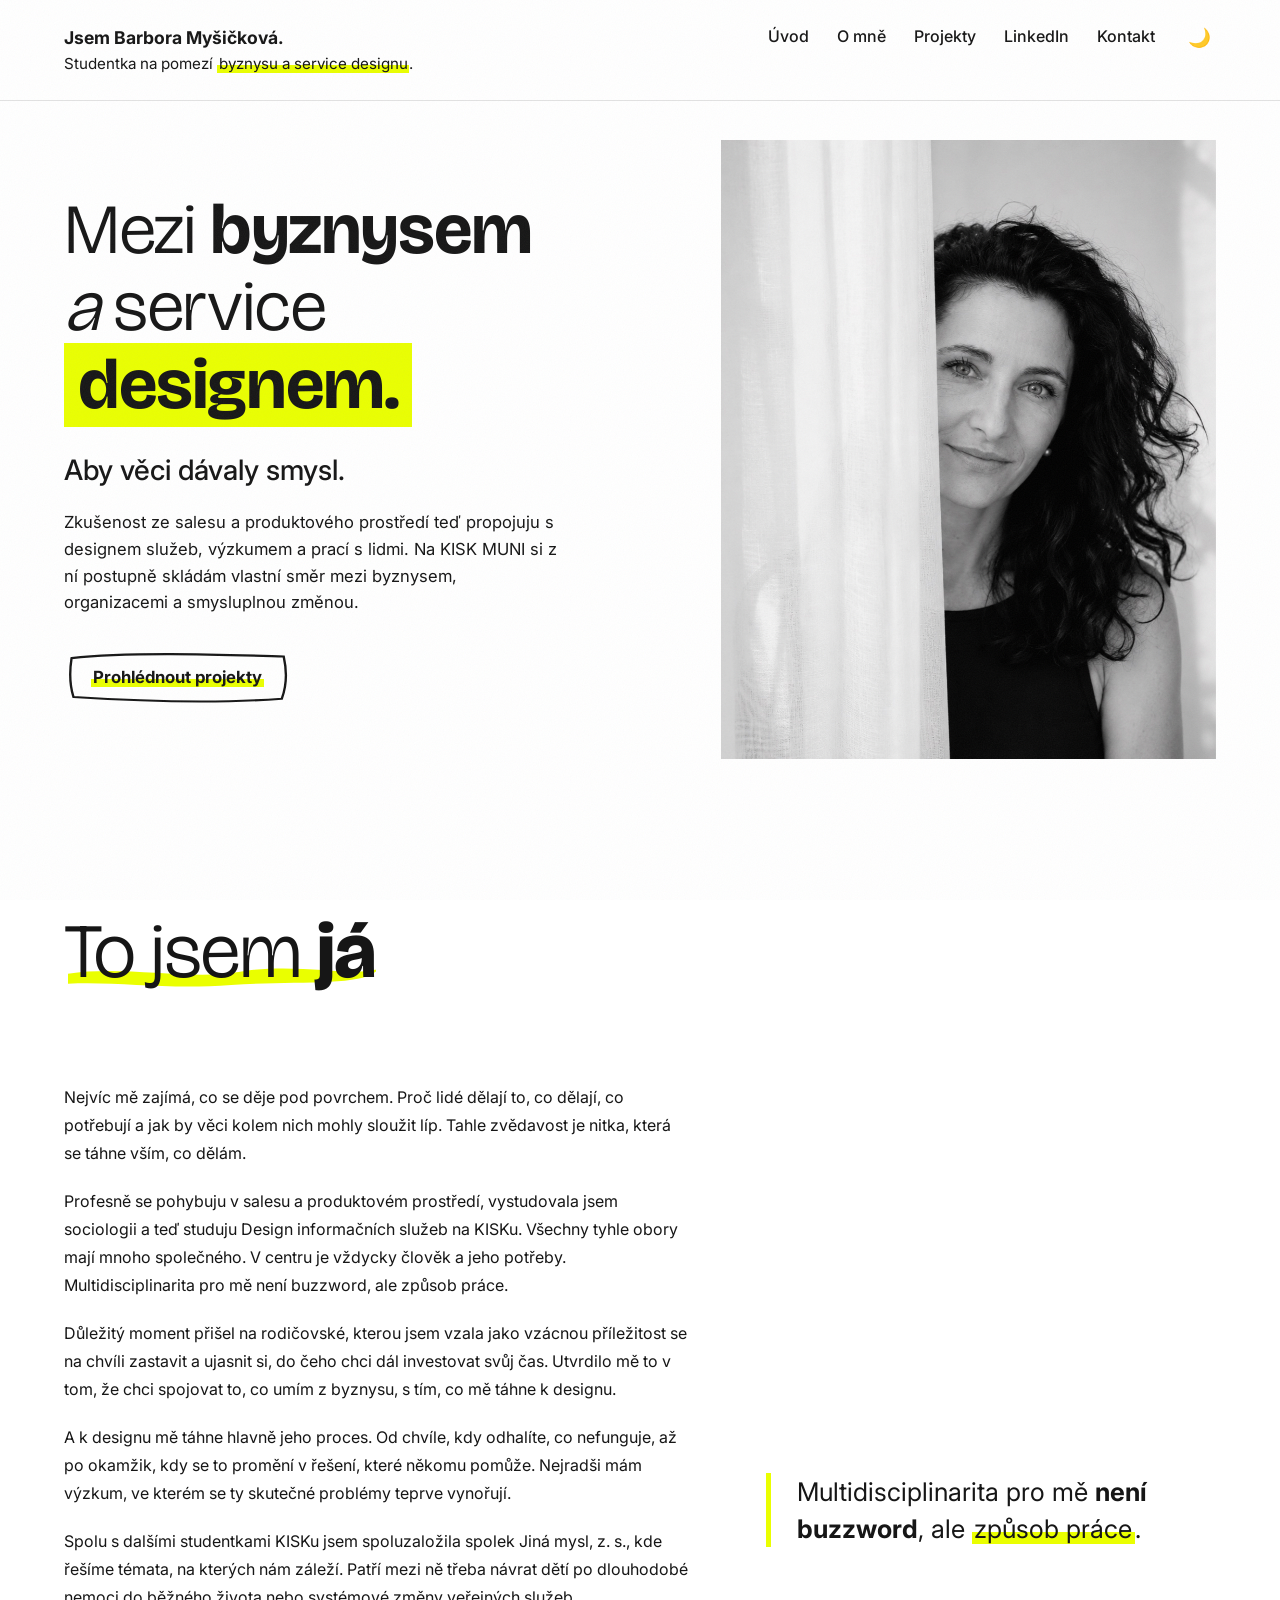
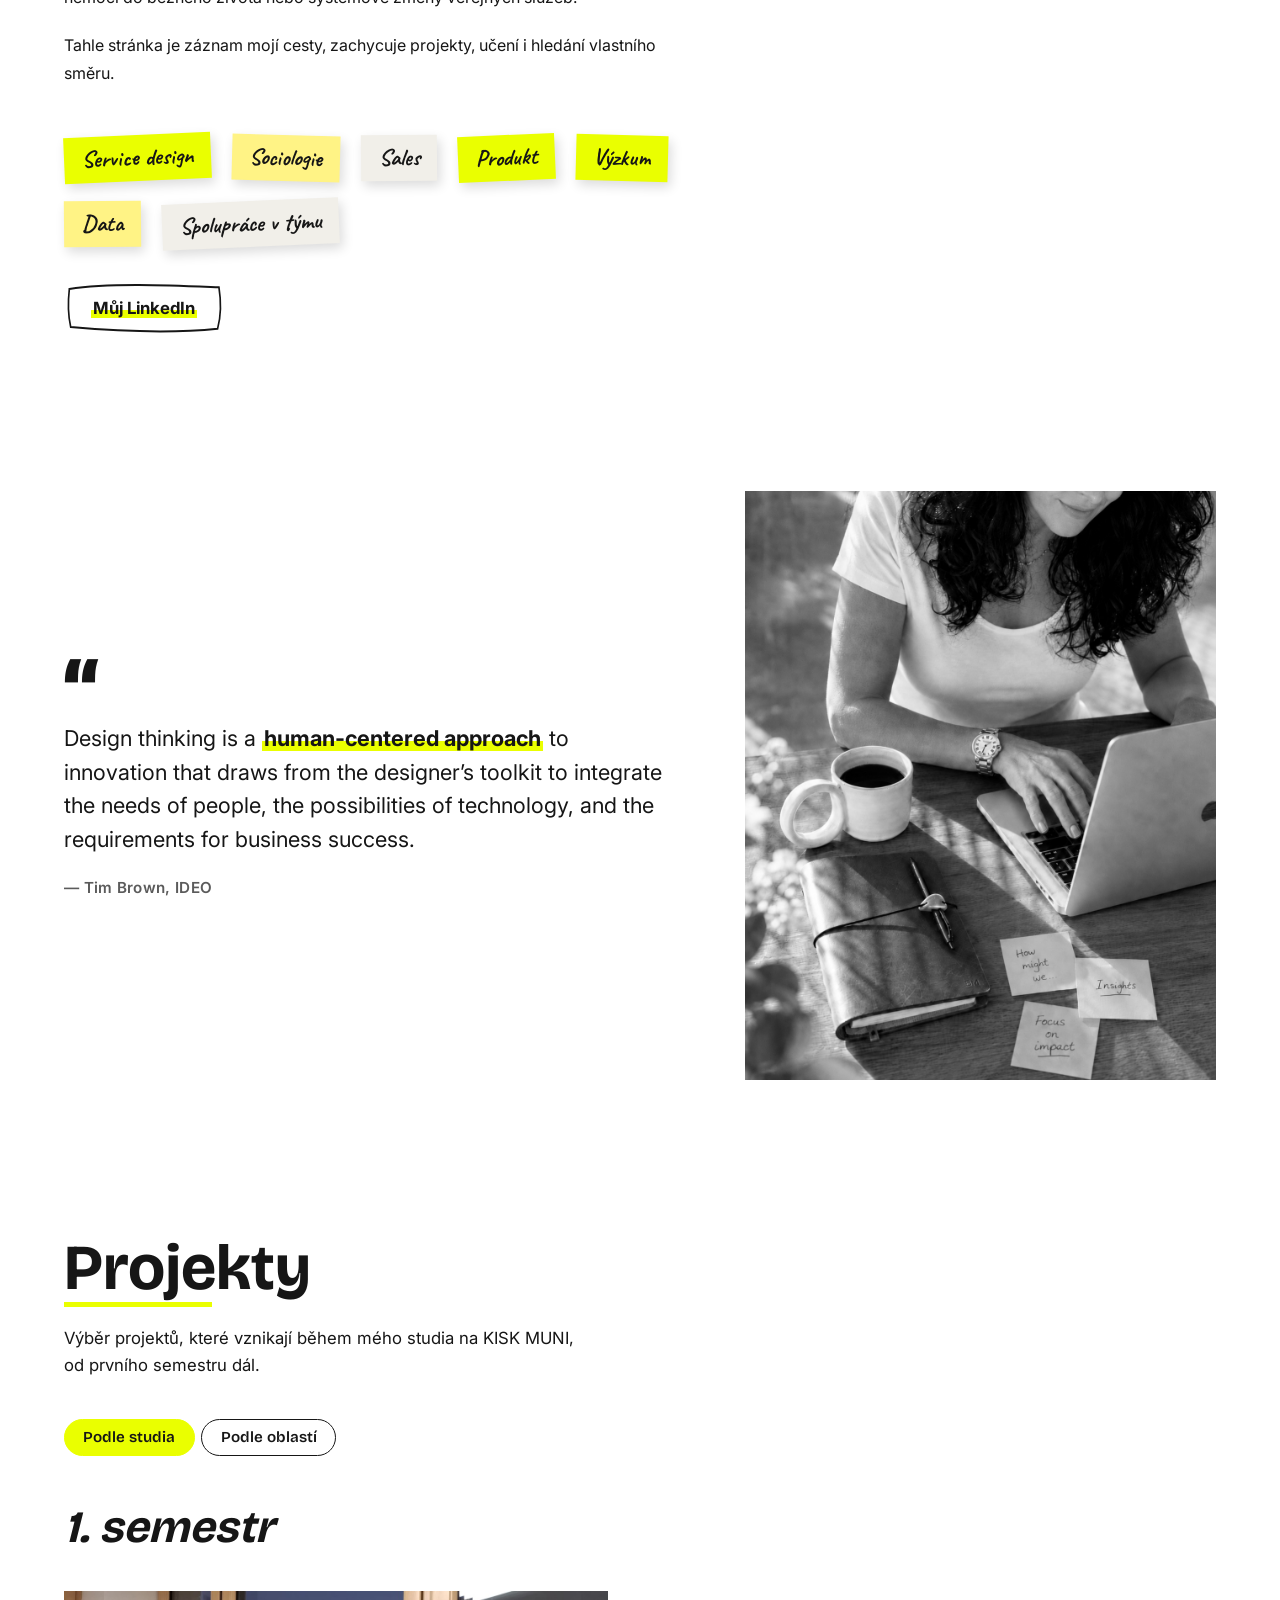
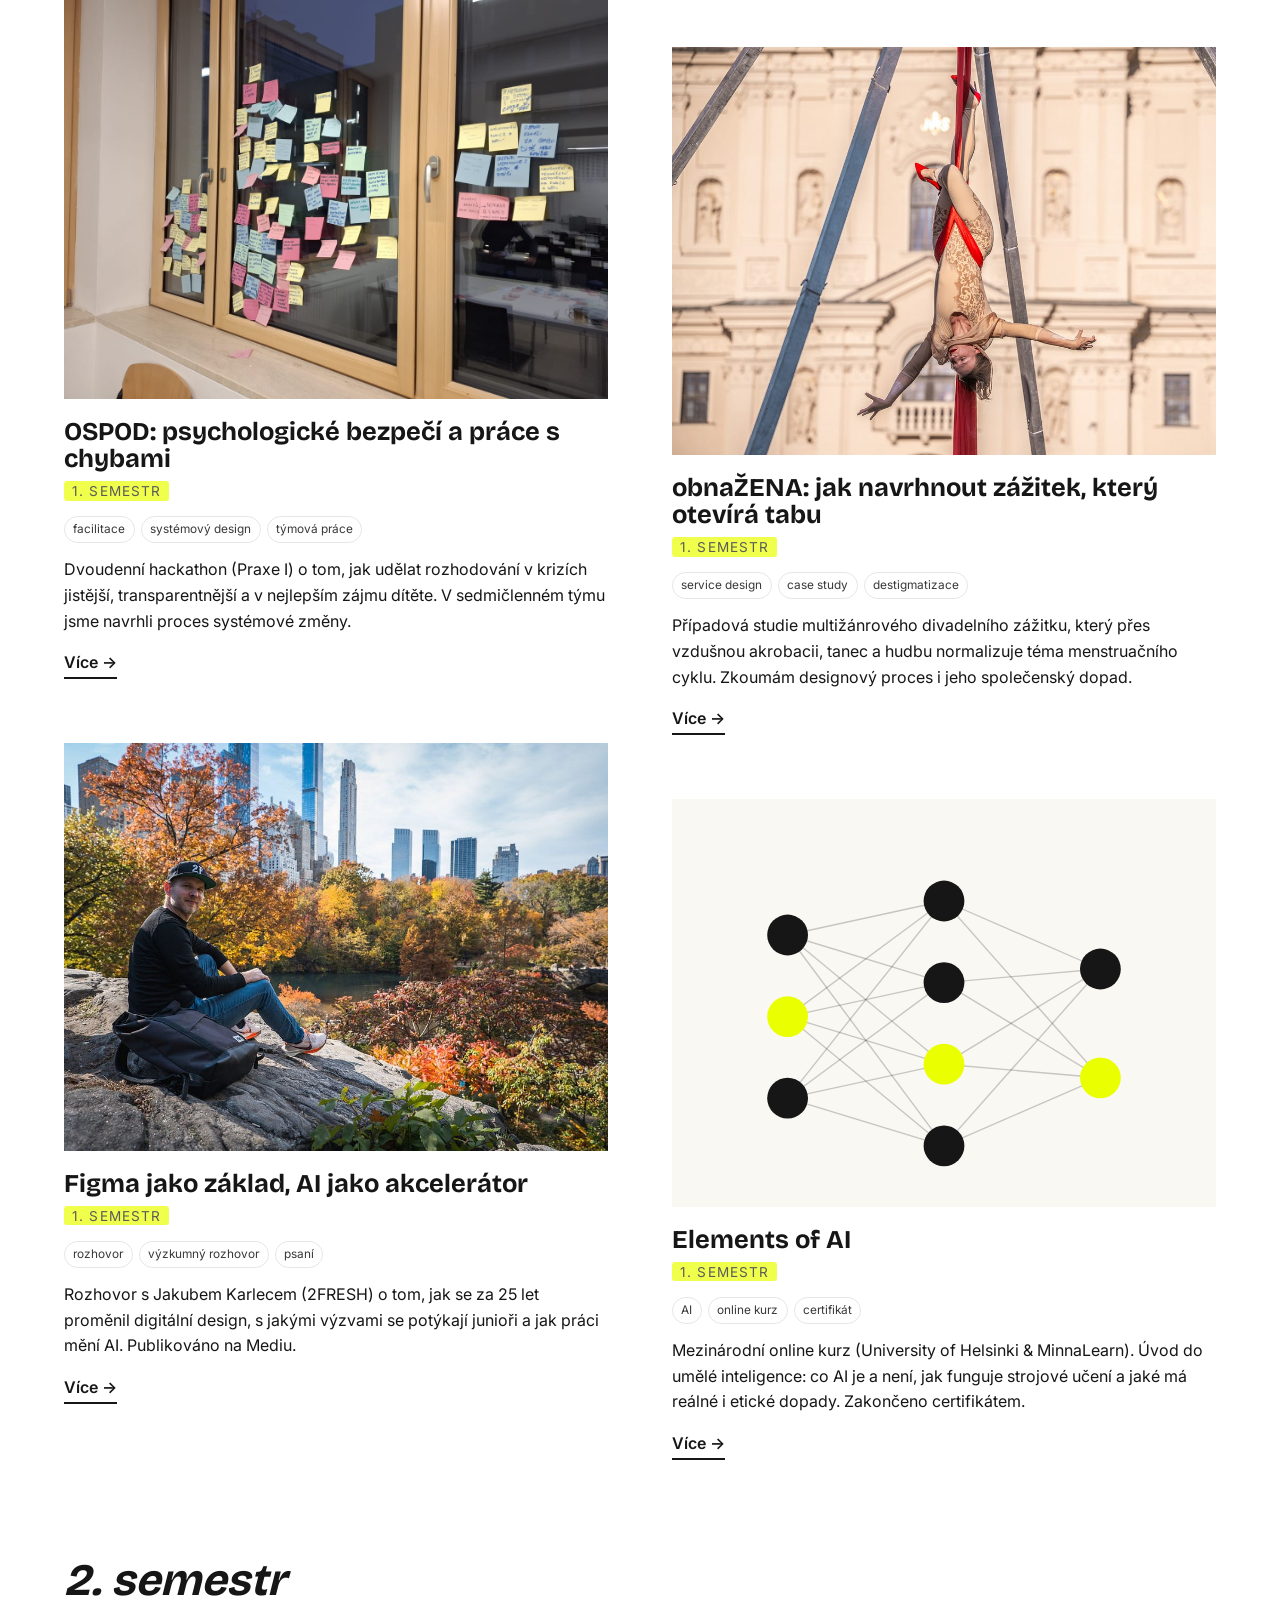
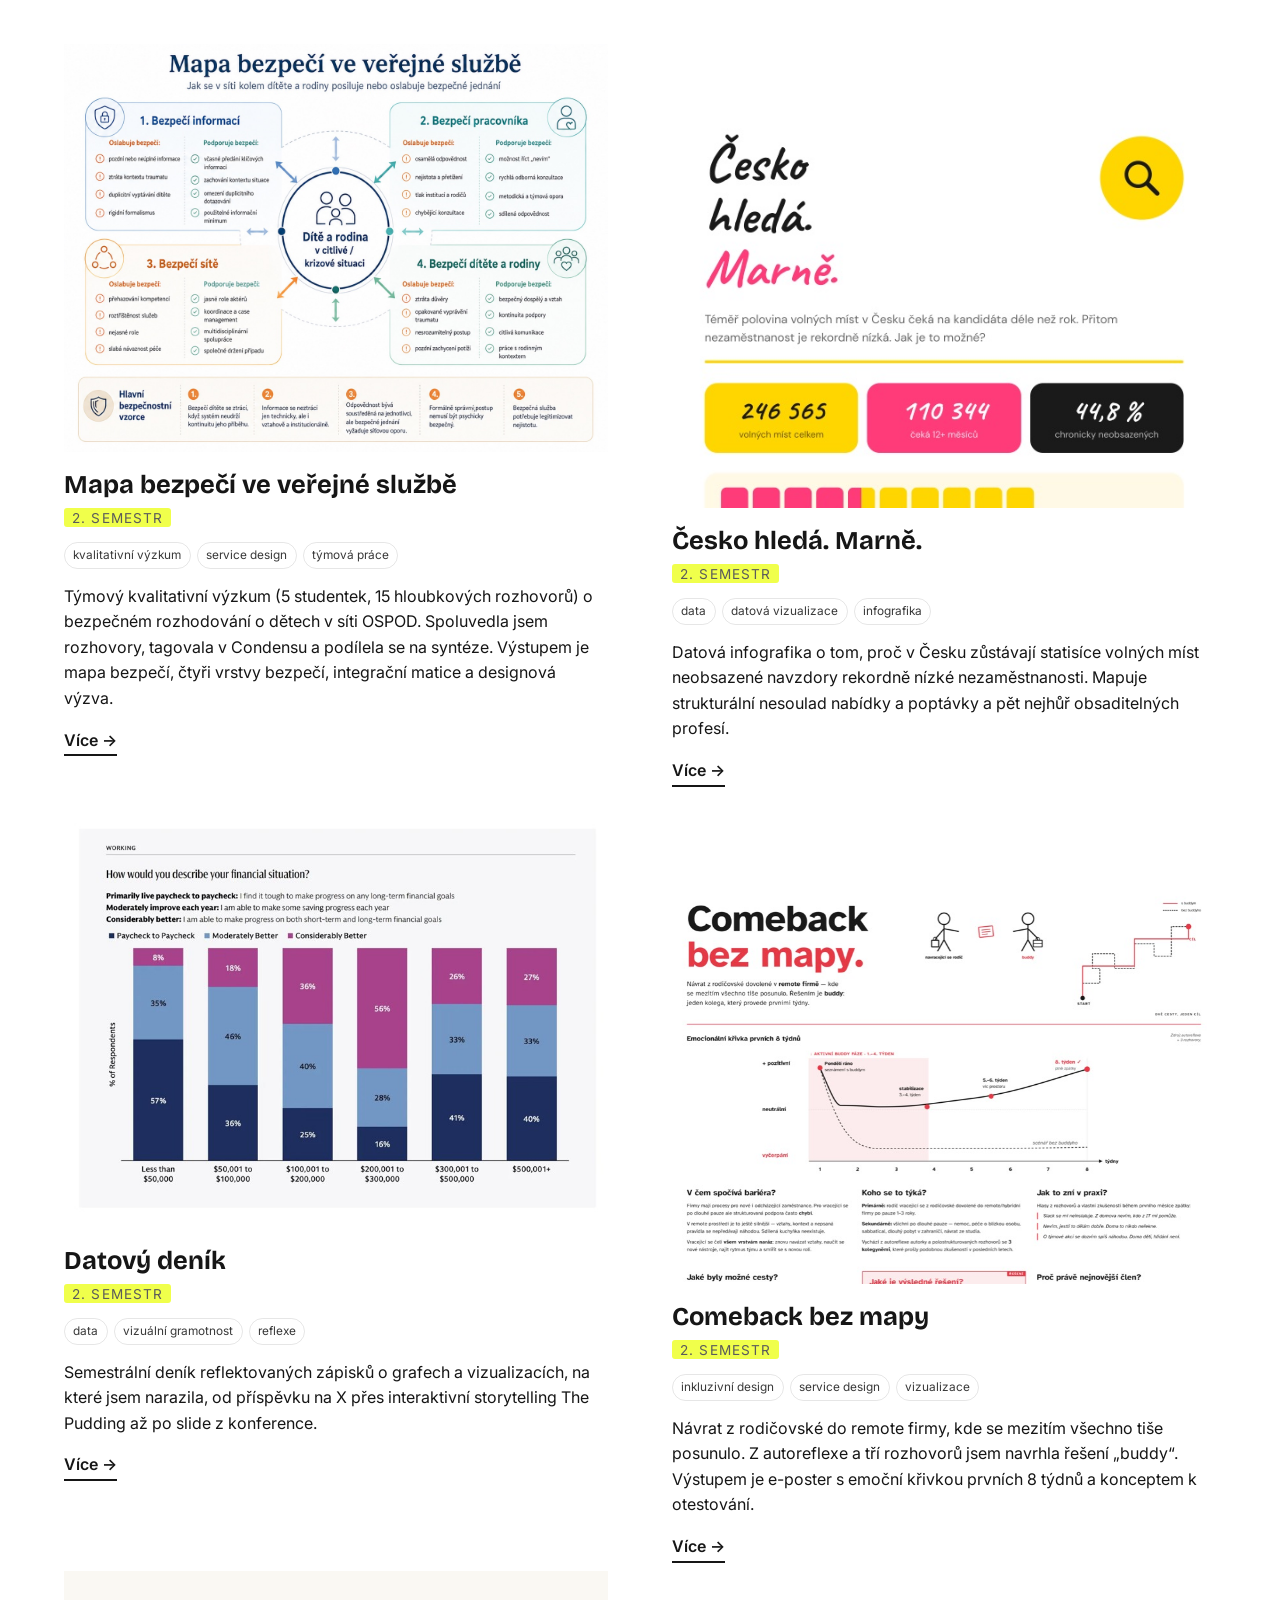
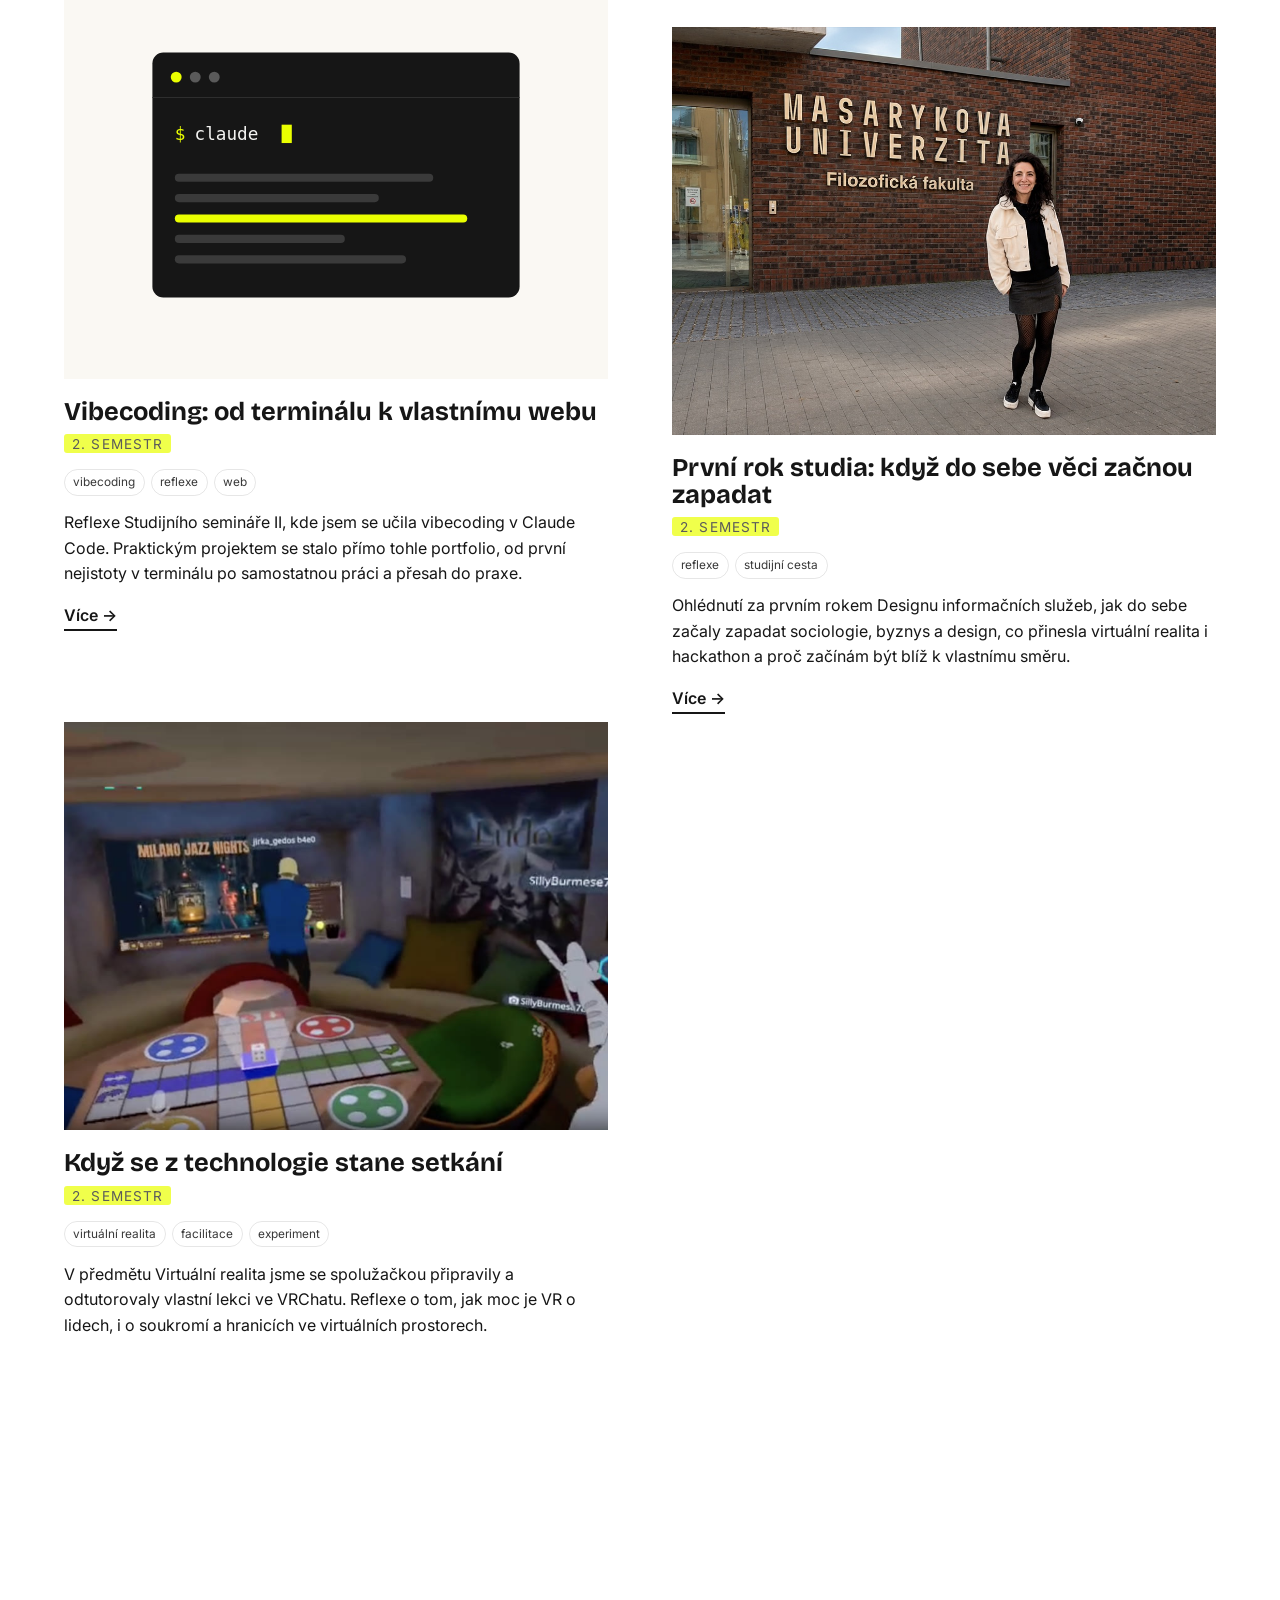
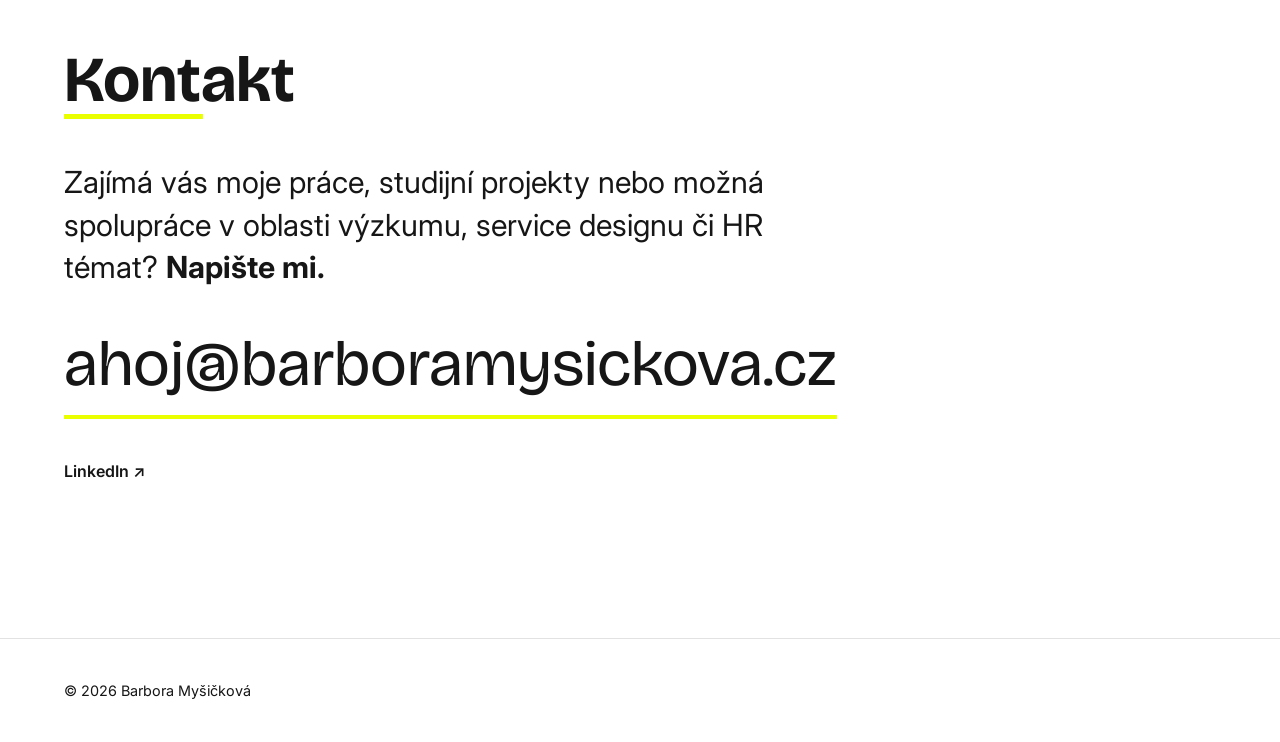
==== commit 4581e984: "Add files via upload" ====
--- a/index.html
+++ b/index.html
@@ -78,9 +78,9 @@
         </h1>
         <p class="hero__subtitle reveal">Aby věci dávaly smysl.</p>
         <p class="hero__meta reveal">
-          Studuju Design informačních služeb na KISK MUNI. Mám za sebou roky
-          v salesu a produktovém prostředí, které teď propojuju s designem.
-          Nejvíc mě baví ptát se a zkoumat.
+          Zkušenost ze salesu a produktového prostředí teď propojuju s designem
+          služeb, výzkumem a prací s lidmi. Na KISK MUNI si z ní postupně skládám
+          vlastní směr mezi byznysem, organizacemi a smysluplnou změnou.
         </p>
         <a href="#projekty" class="btn reveal"><span class="btn__txt">Prohlédnout projekty</span></a>
       </div>
@@ -184,6 +184,10 @@
          Ten blok needituj ručně. Přepínač pohledů řeší js/main.js. -->
     <section id="projekty" class="projects">
       <h2 class="section-title reveal">Projekty</h2>
+      <p class="projects__intro reveal">
+        Výběr projektů, které vznikají během mého studia na KISK MUNI,
+        od prvního semestru dál.
+      </p>
 
       <!-- Přepínač pohledů. Bez JS je skrytý (atribut hidden) – projekty se
            pak ukážou seskupené podle studia. JS přepínač odkryje a zfunkční. -->
@@ -323,8 +327,8 @@
       <h2 class="section-title reveal">Kontakt</h2>
       <div class="contact__body reveal">
         <p class="contact__lead">
-          Máte nápad, hledáte spolupráci, nebo se chcete jen pozdravit?
-          <strong>Napište mi</strong> — ráda se potkám.
+          Zajímá vás moje práce, studijní projekty nebo možná spolupráce
+          v oblasti výzkumu, service designu či HR témat? <strong>Napište mi.</strong>
         </p>
         <!-- Změň e-mail na obou místech (v textu i v href="mailto:...") -->
         <a href="mailto:ahoj@barboramysickova.cz" class="contact__email">ahoj@barboramysickova.cz</a>
--- a/css/style.css
+++ b/css/style.css
@@ -407,6 +407,15 @@
 
 .projects { padding: 0 var(--gutter) var(--section-gap); }
 
+/* Úvodní věta pod nadpisem Projekty */
+.projects__intro {
+  font-size: 1.05rem;
+  line-height: 1.6;
+  max-width: 48ch;
+  opacity: 0.7;
+  margin: -1.5rem 0 2.5rem;
+}
+
 /* Nadpis ročníku ("1. ročník") */
 .year-block { margin-bottom: var(--section-gap); }
 .year-title {
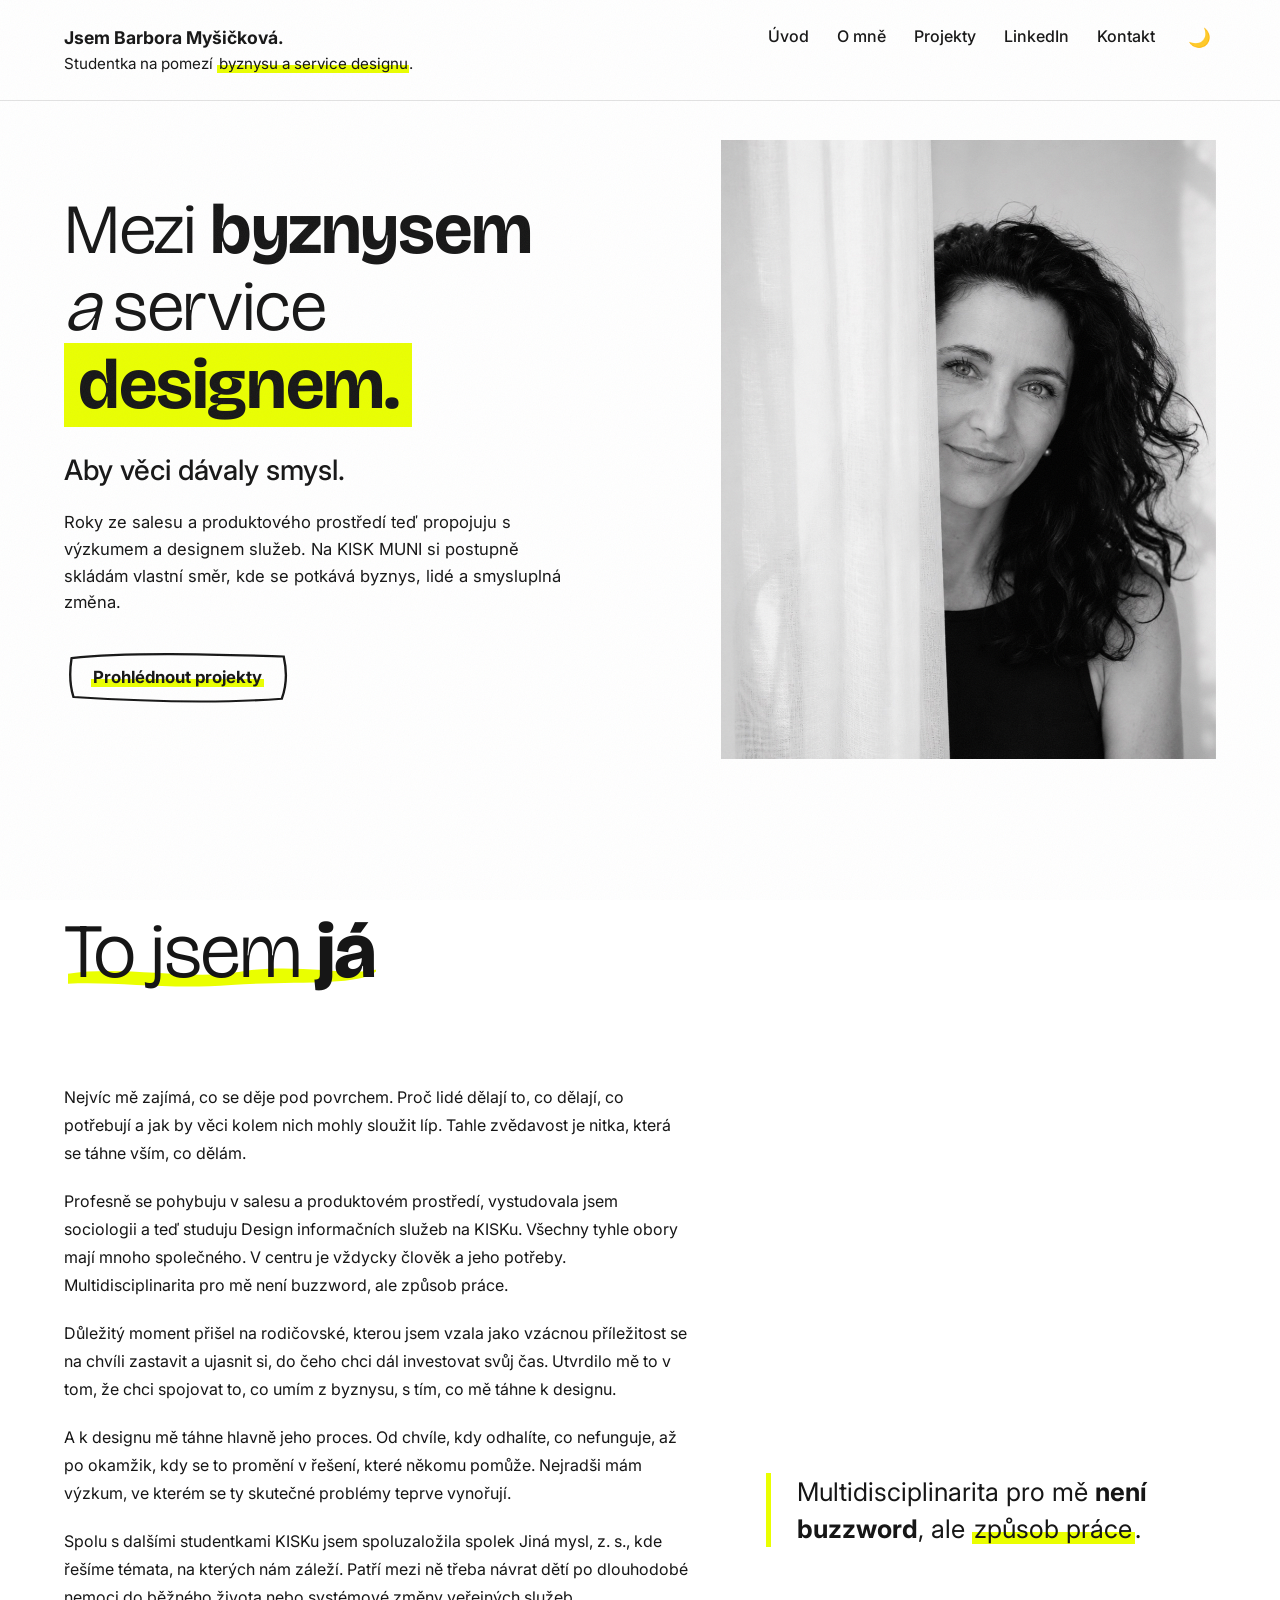
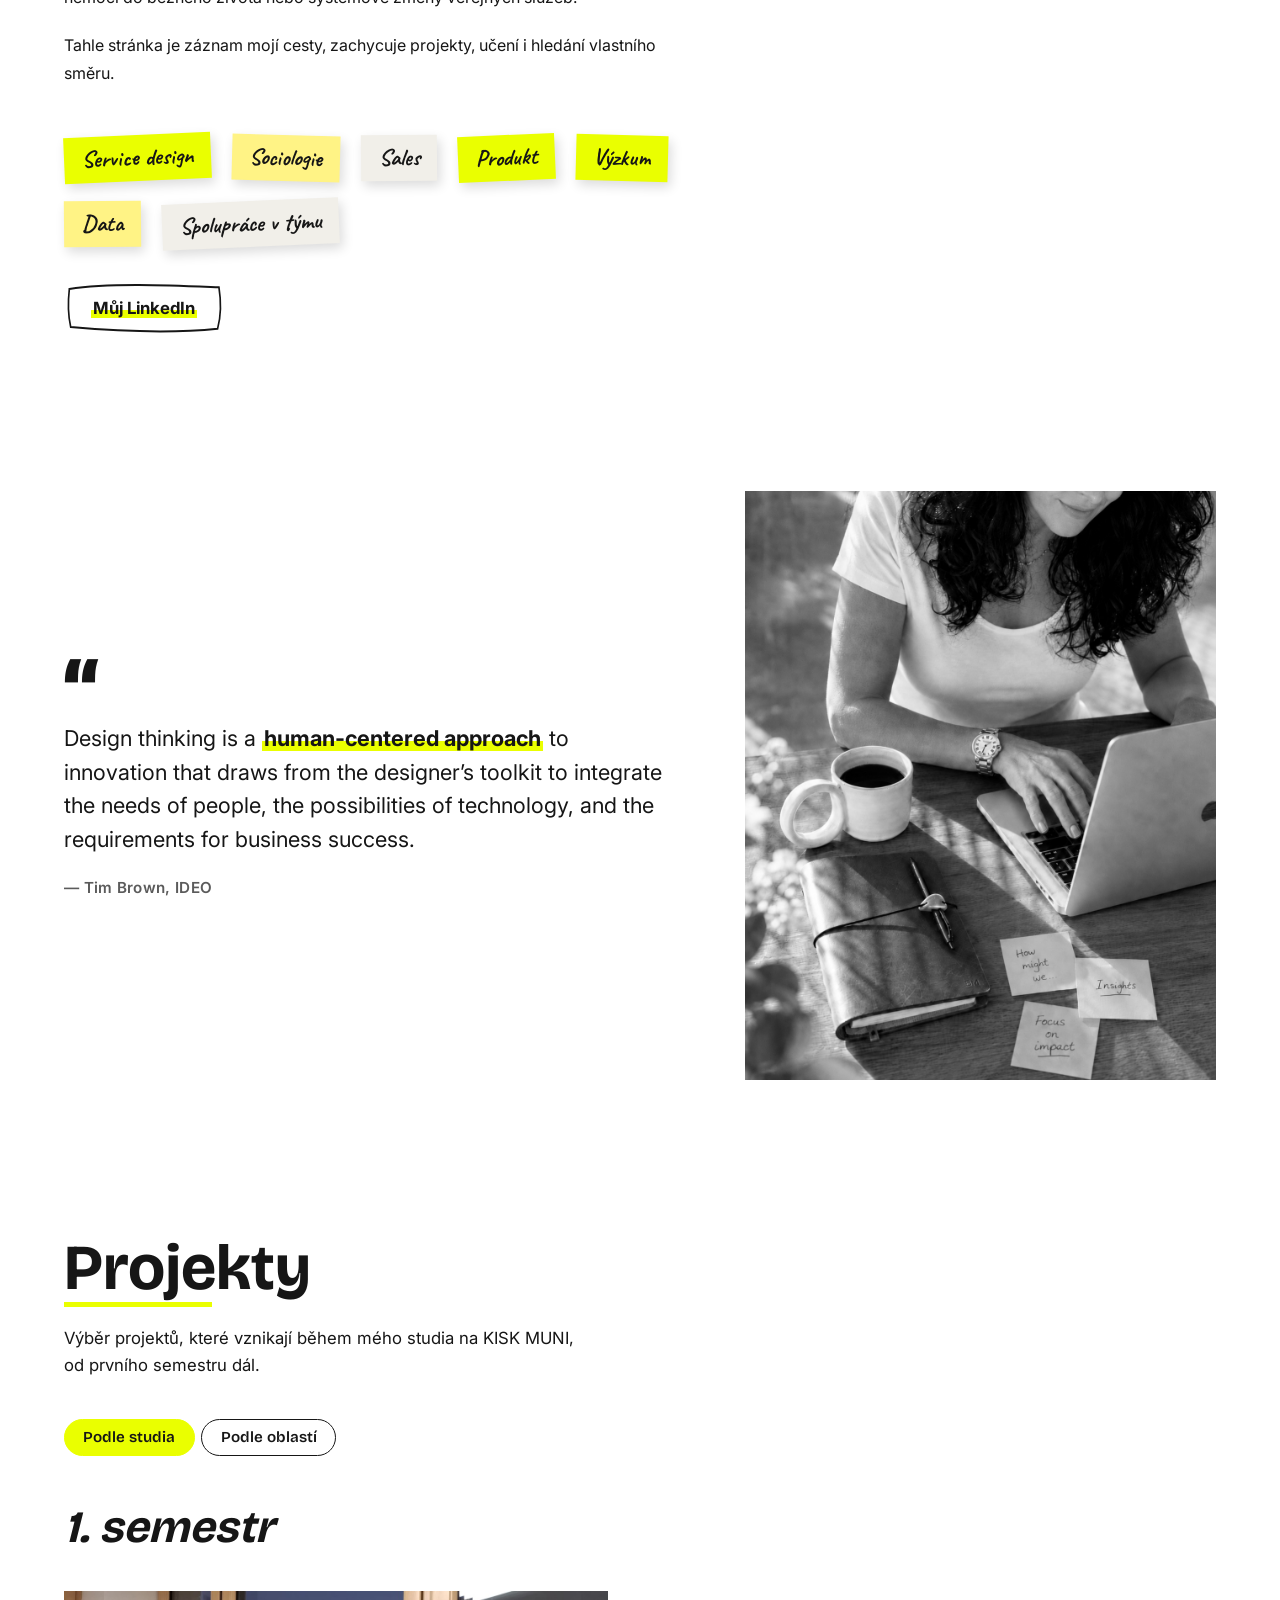
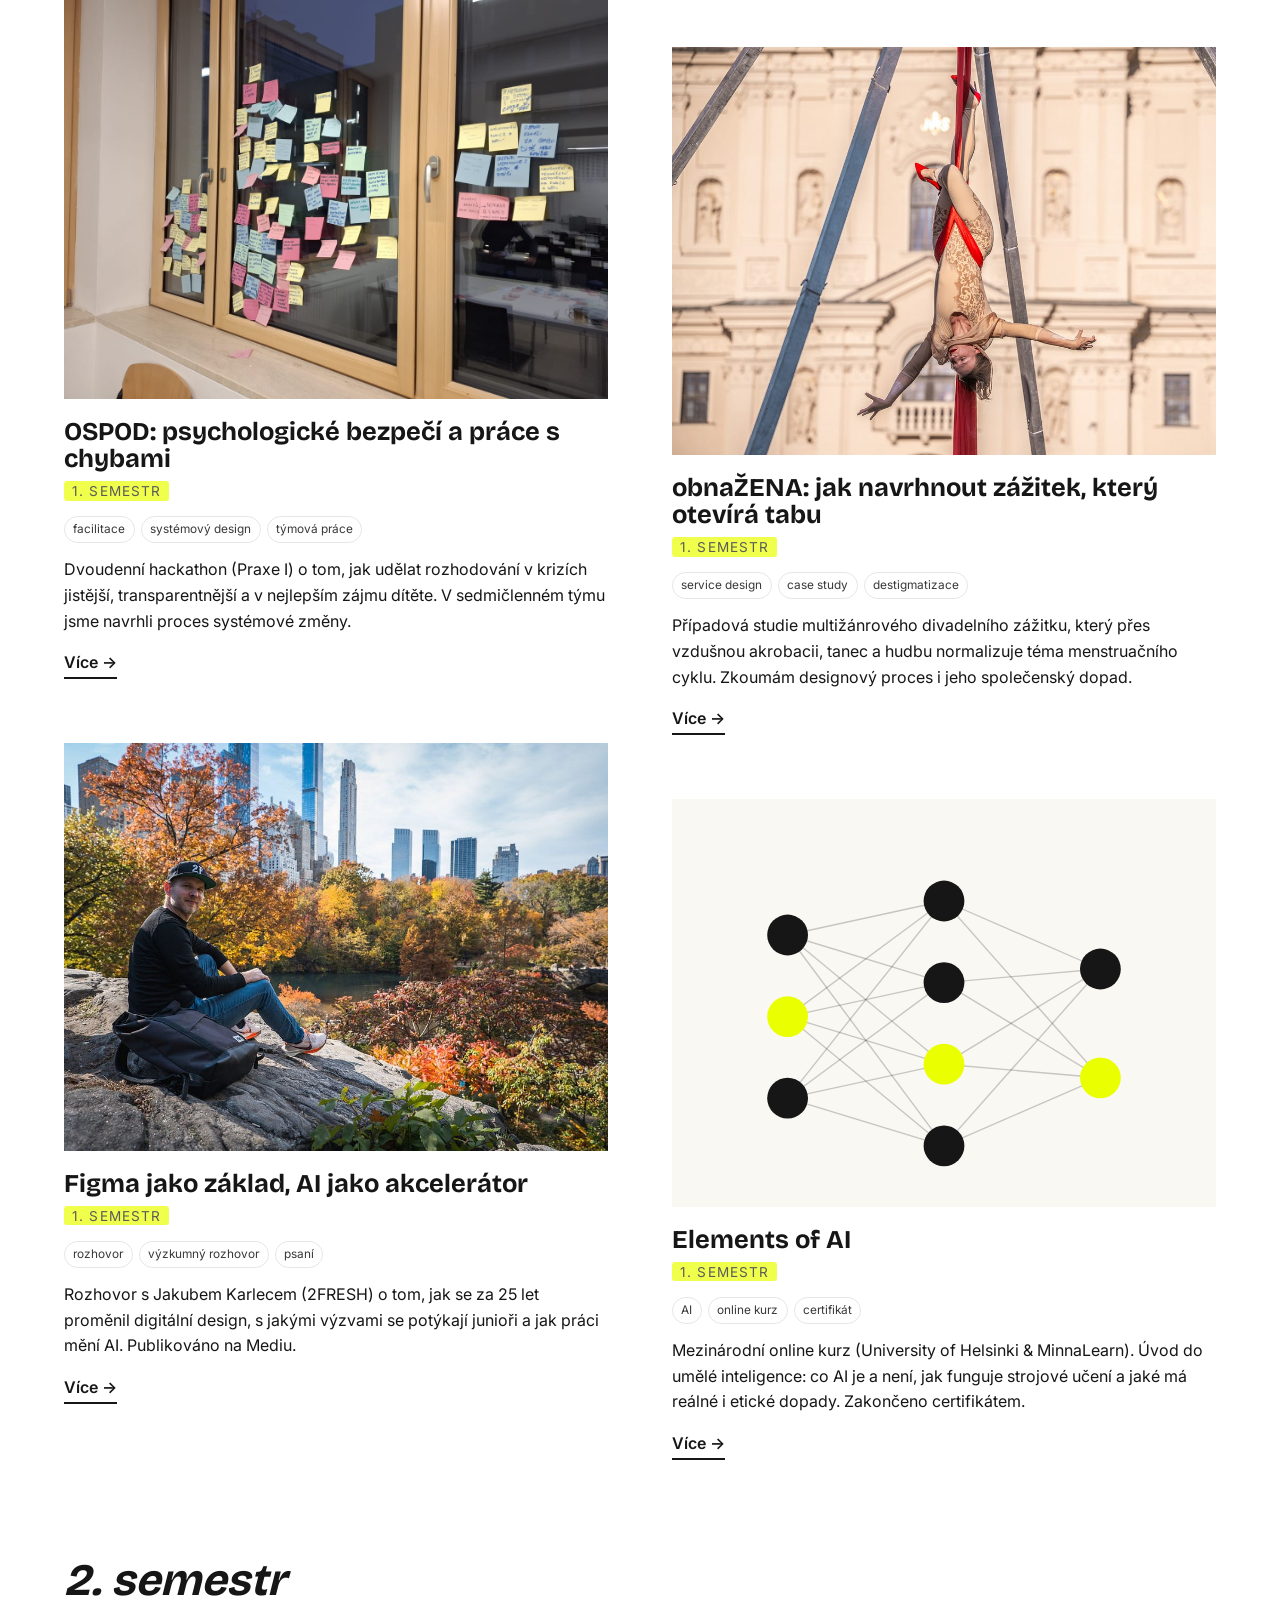
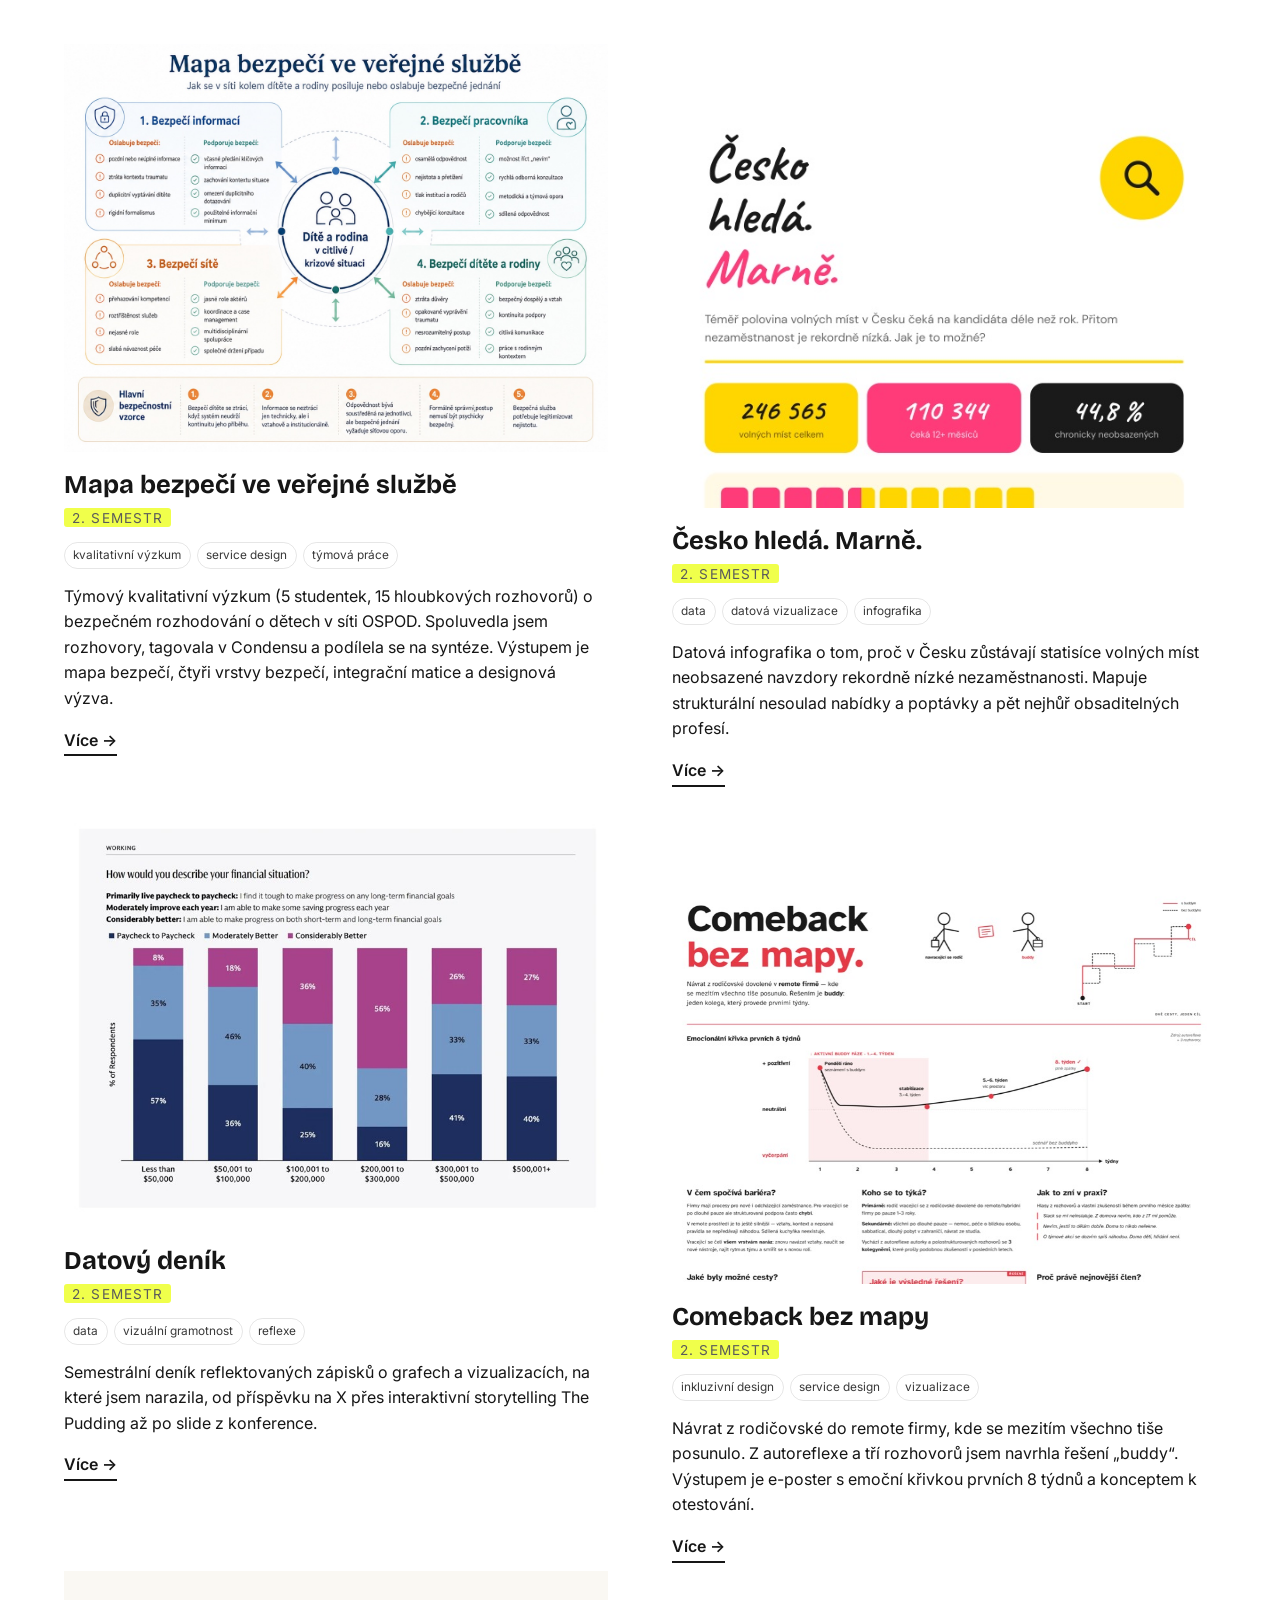
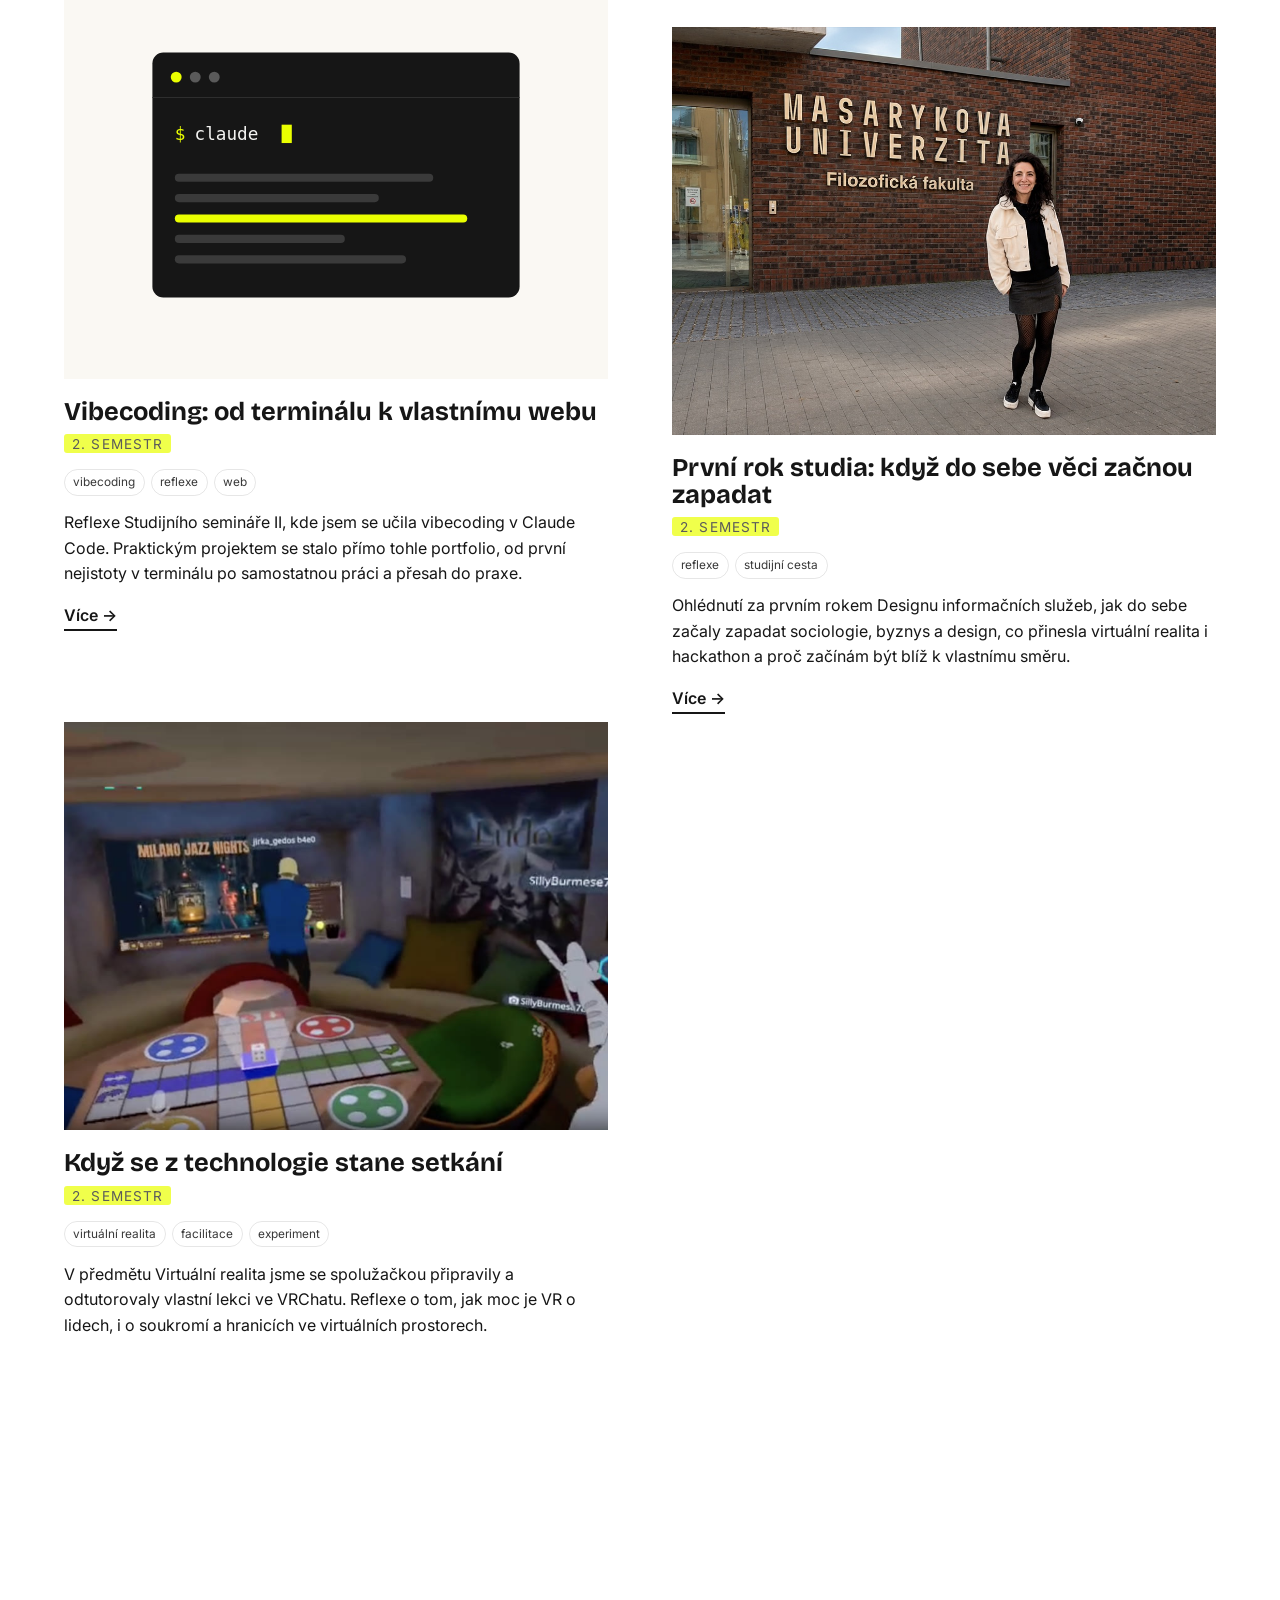
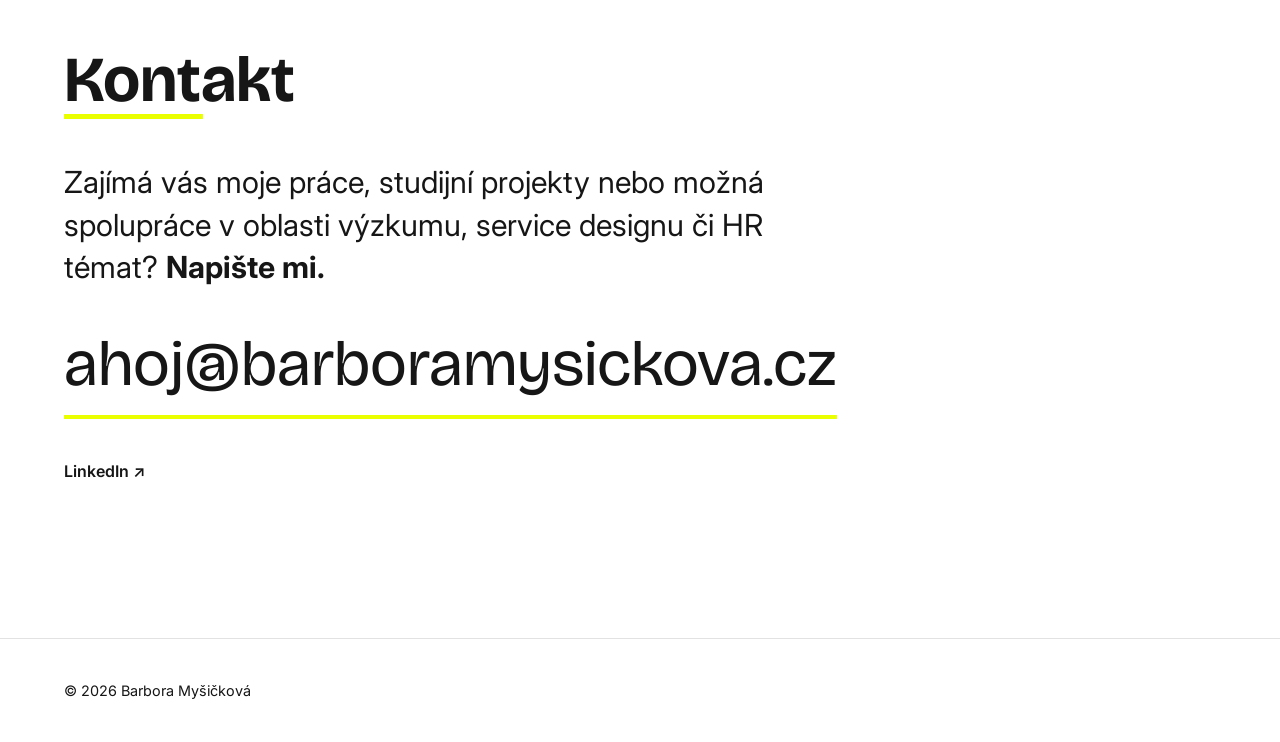
==== commit 1d311608: "Add files via upload" ====
--- a/index.html
+++ b/index.html
@@ -78,9 +78,9 @@
         </h1>
         <p class="hero__subtitle reveal">Aby věci dávaly smysl.</p>
         <p class="hero__meta reveal">
-          Zkušenost ze salesu a produktového prostředí teď propojuju s designem
-          služeb, výzkumem a prací s lidmi. Na KISK MUNI si z ní postupně skládám
-          vlastní směr mezi byznysem, organizacemi a smysluplnou změnou.
+          Roky ze salesu a produktového prostředí teď propojuju s výzkumem
+          a designem služeb. Na KISK MUNI si postupně skládám vlastní směr,
+          kde se potkává byznys, lidé a smysluplná změna.
         </p>
         <a href="#projekty" class="btn reveal"><span class="btn__txt">Prohlédnout projekty</span></a>
       </div>
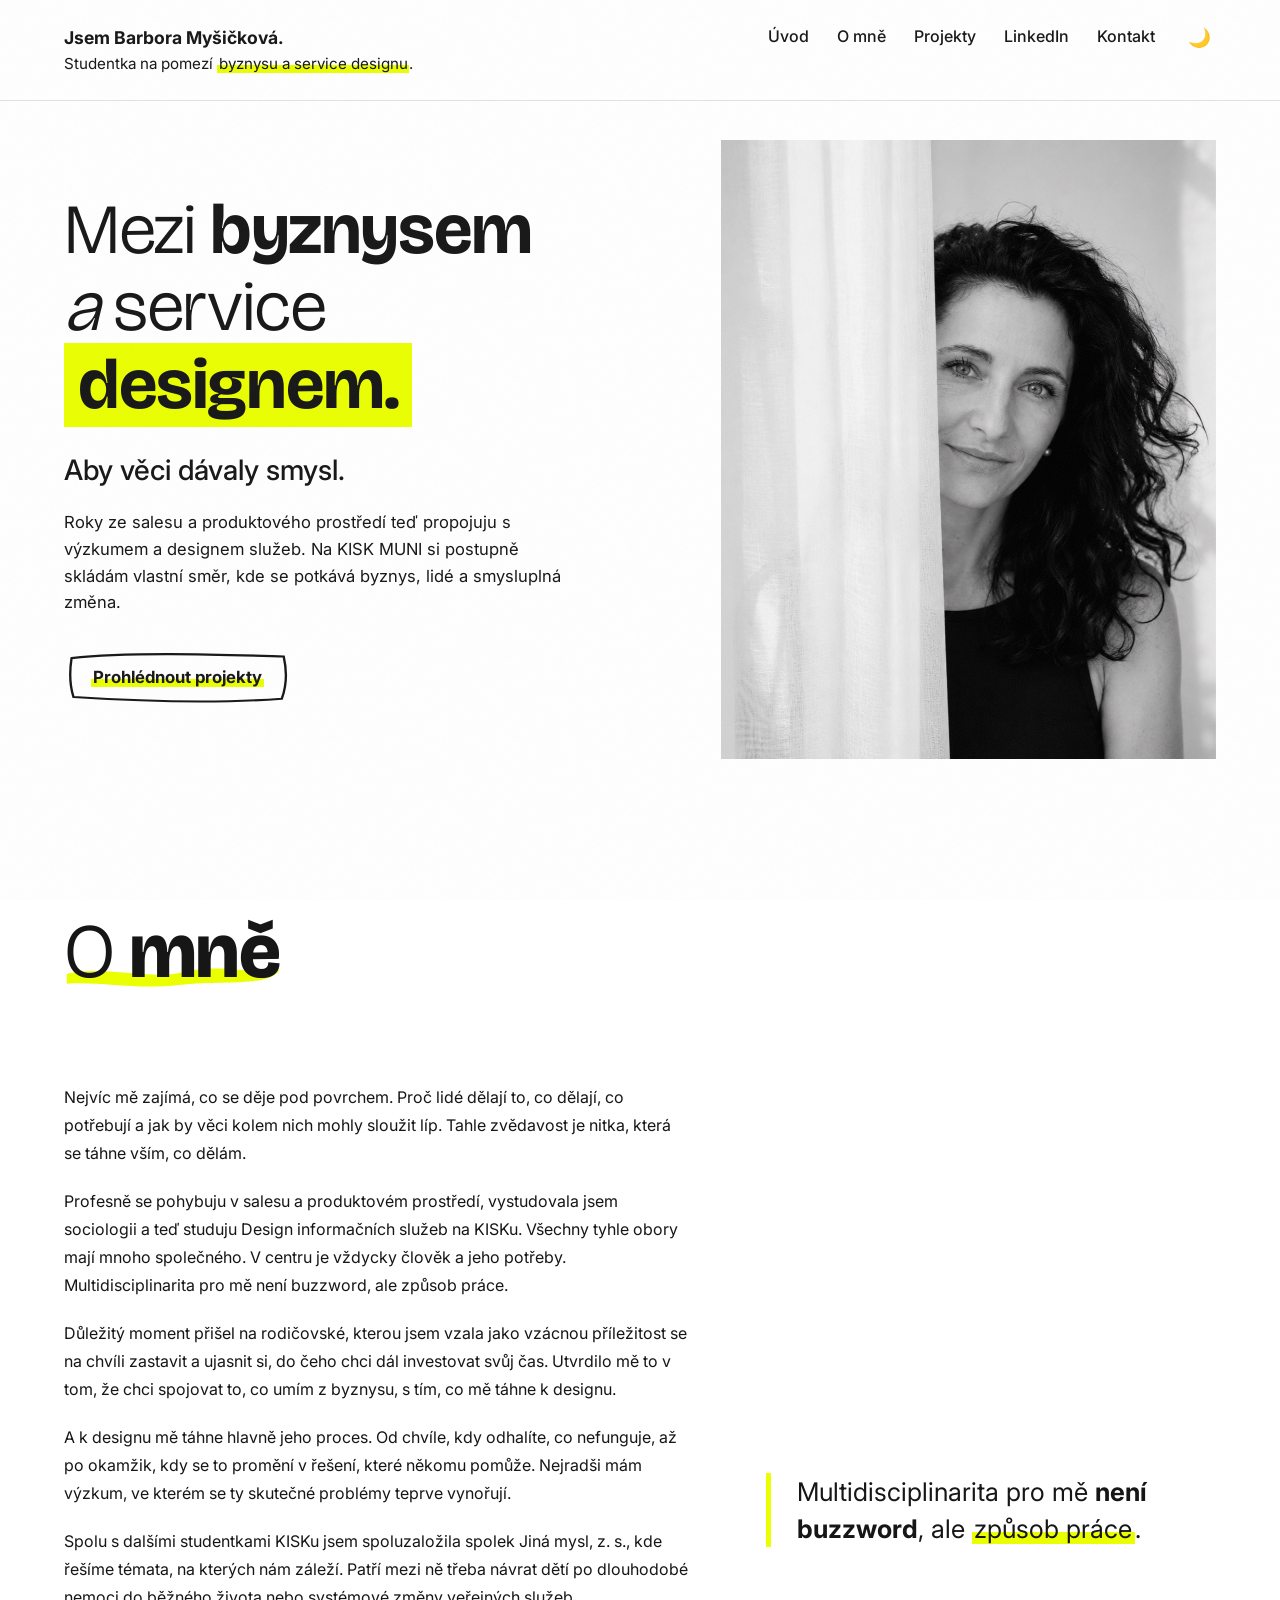
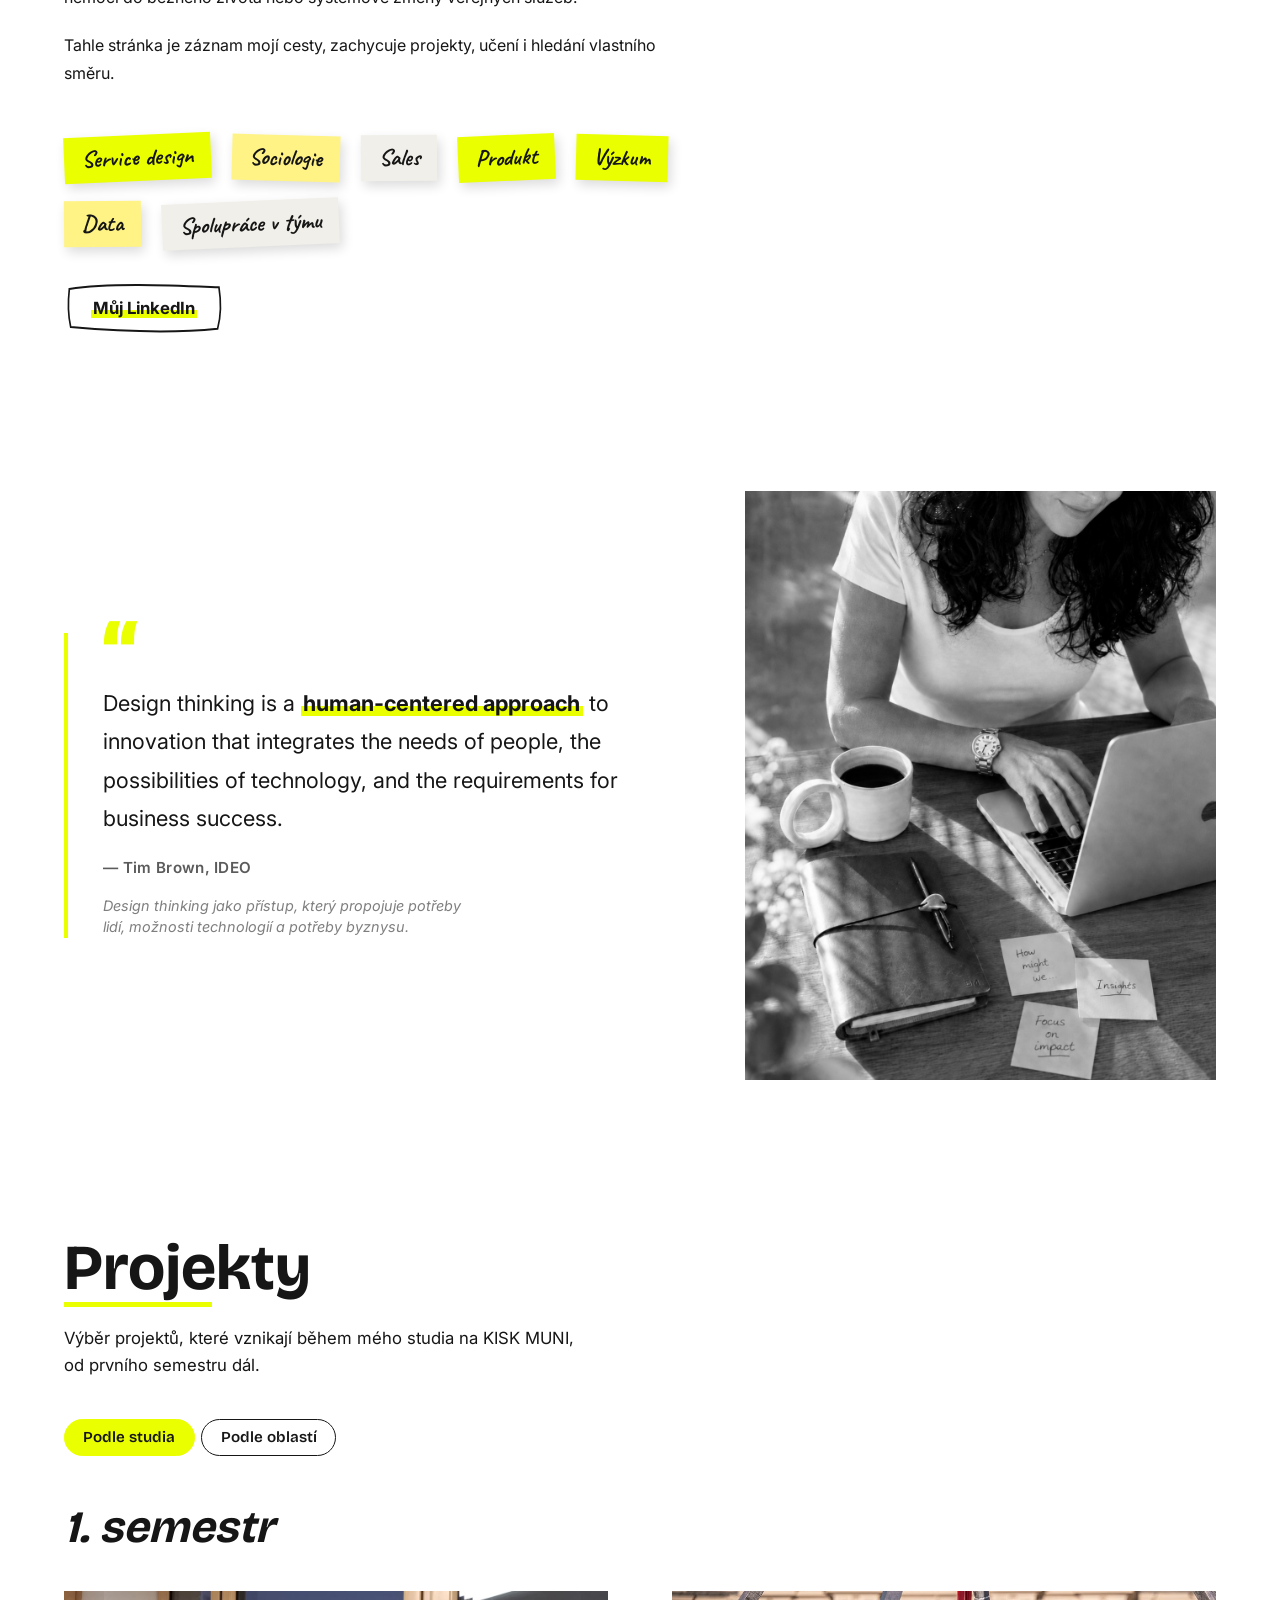
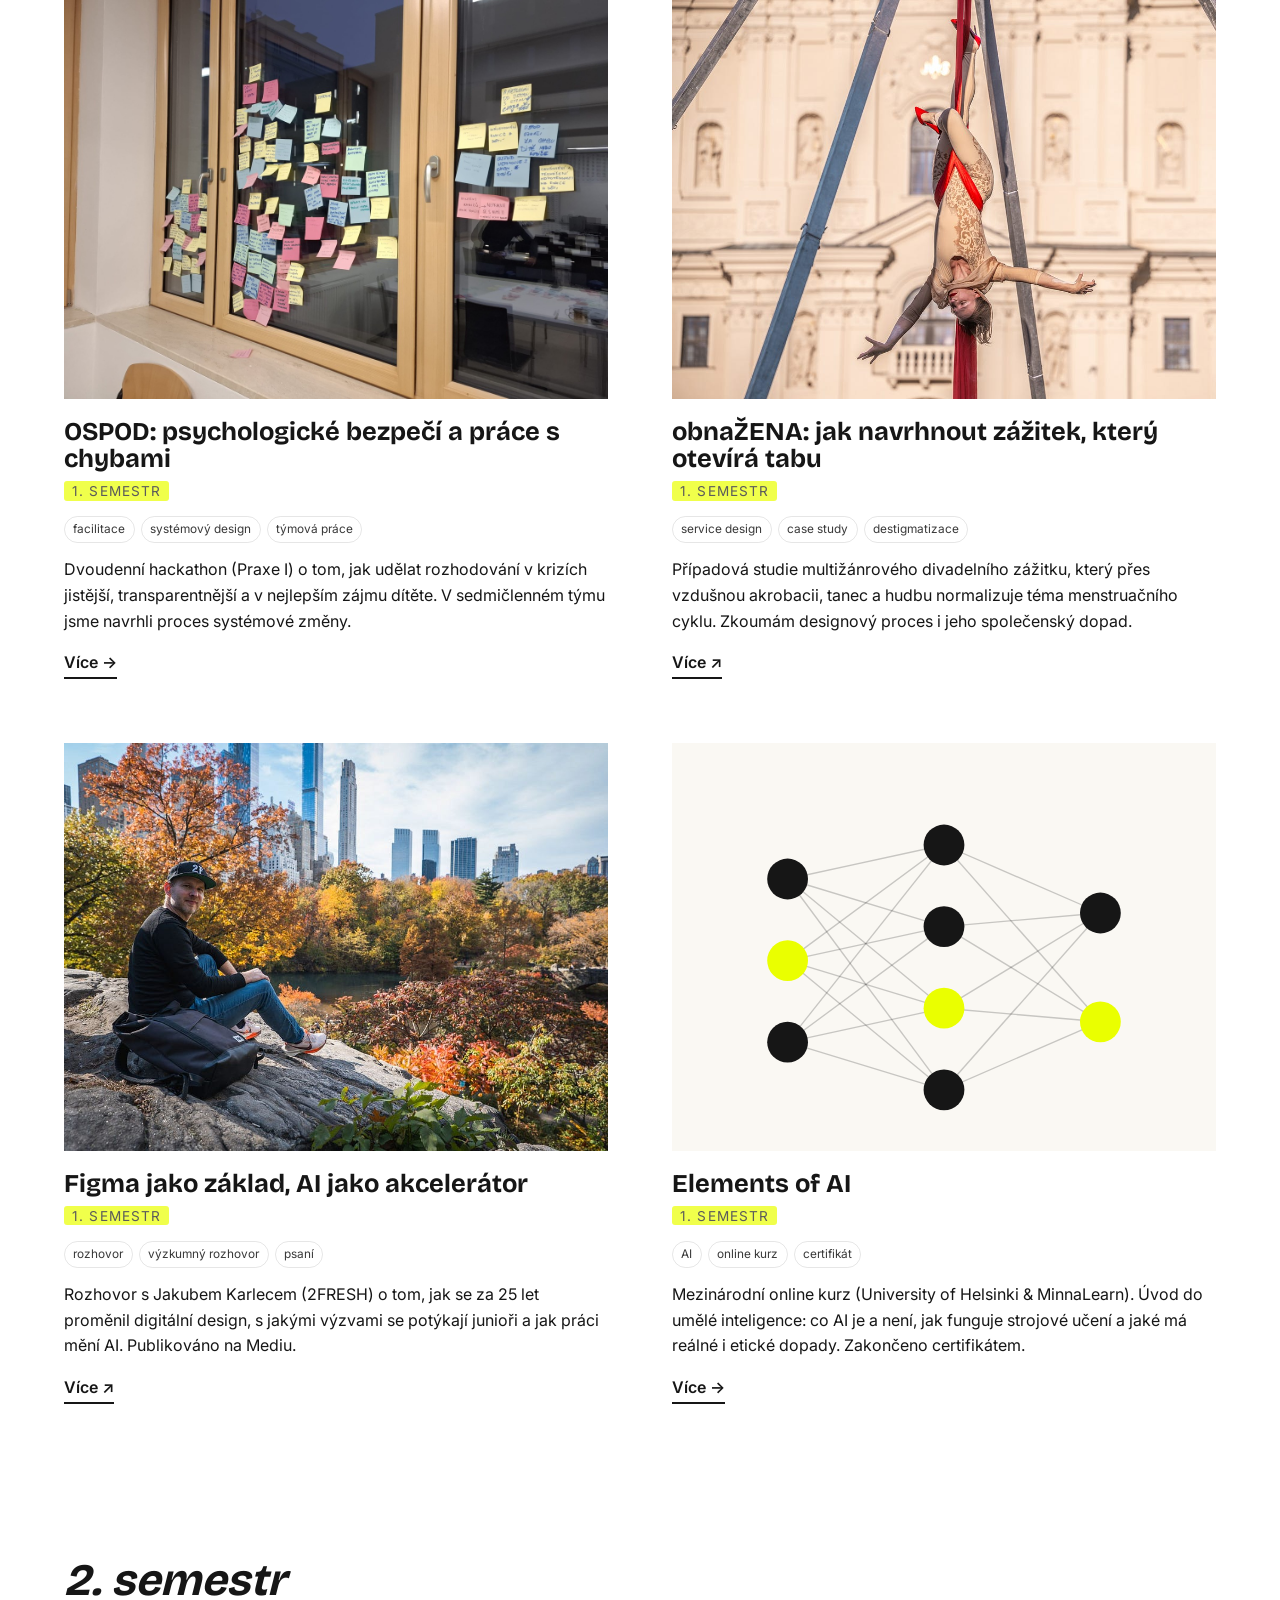
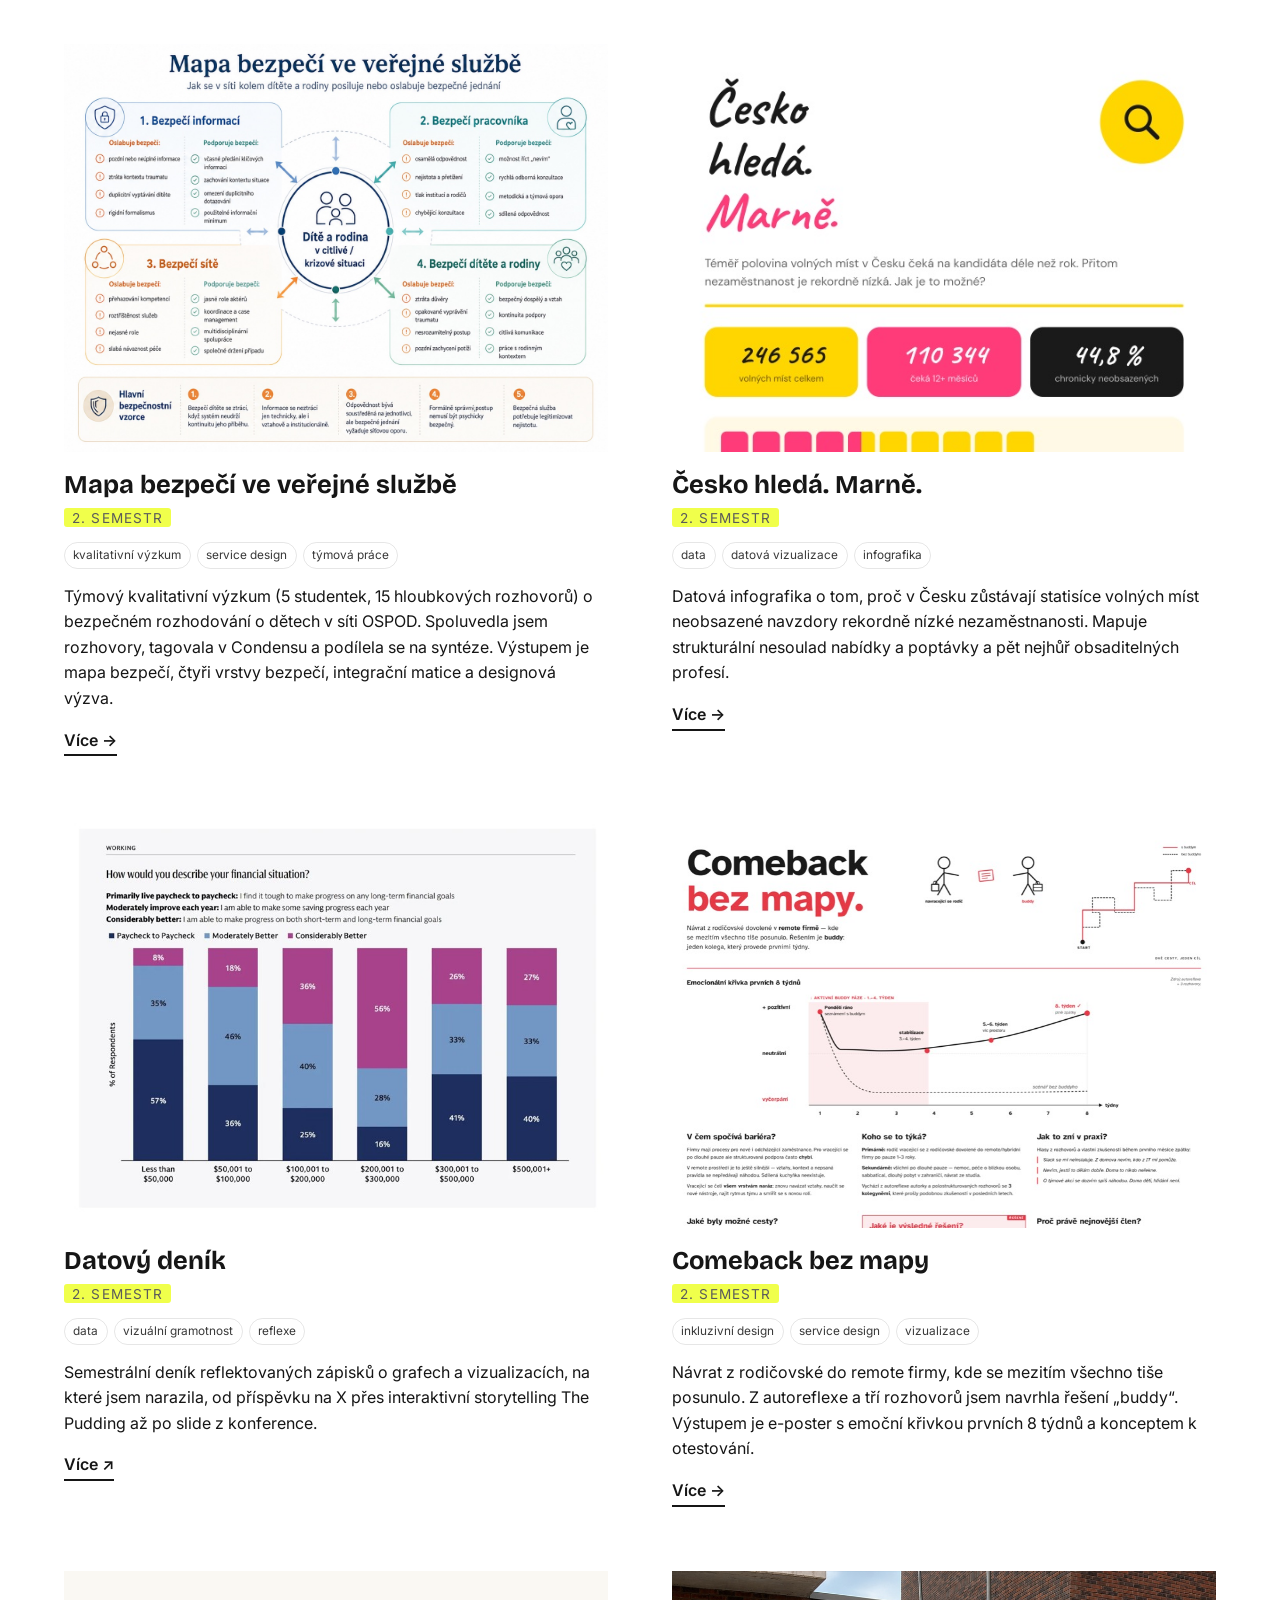
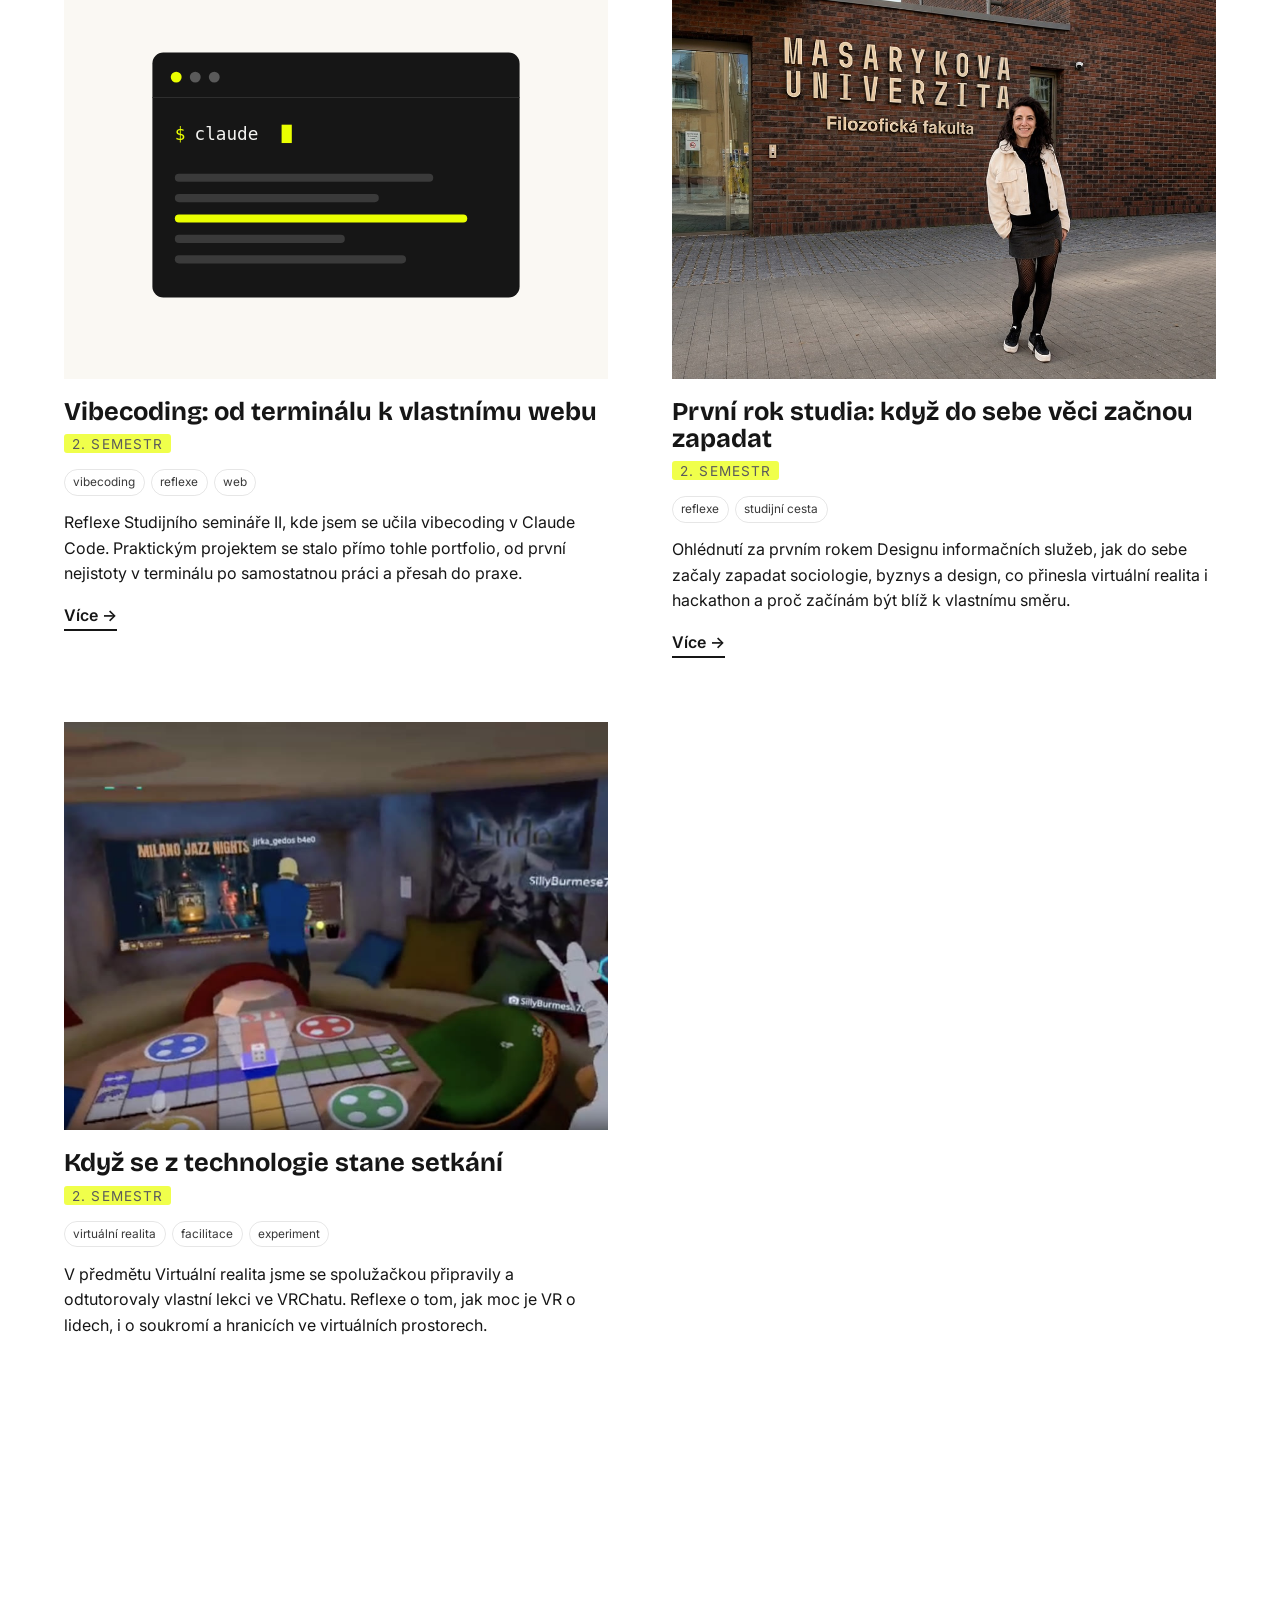
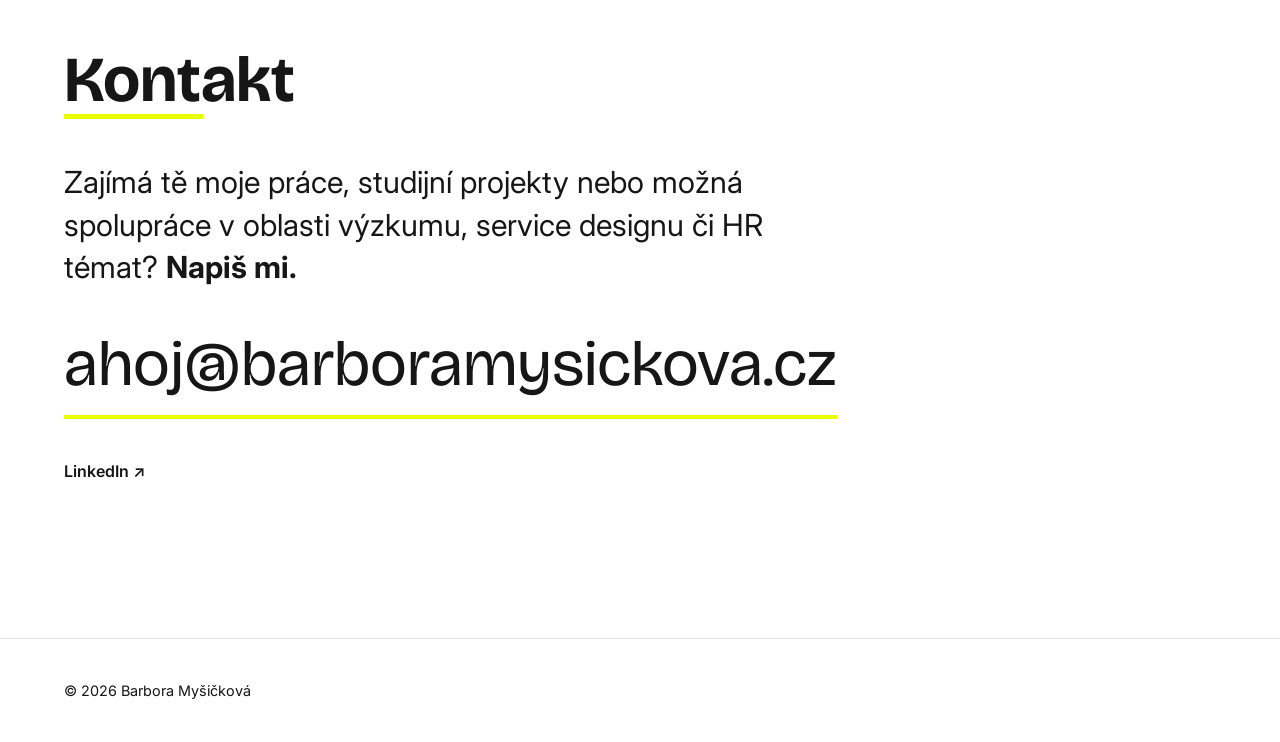
==== commit 610f0802: "Add files via upload" ====
--- a/index.html
+++ b/index.html
@@ -56,7 +56,7 @@
       <a href="#projekty">Projekty</a>
       <a href="https://www.linkedin.com/in/barbora-my%C5%A1i%C4%8Dkov%C3%A1/" target="_blank" rel="noopener">LinkedIn</a>
       <a href="#kontakt">Kontakt</a>
-      <button class="theme-toggle" type="button" aria-label="Přepnout světlý/tmavý režim">🌙</button>
+      <button class="theme-toggle" type="button" aria-label="Přepnout tmavý režim">🌙</button>
     </nav>
   </header>
 
@@ -93,7 +93,7 @@
     <!-- ===================== 2. O MNĚ ===================== -->
     <section id="me" class="me">
       <div class="me__head reveal">
-        <h2 class="me__title"><span class="hl-title">To jsem <strong>já</strong></span></h2>
+        <h2 class="me__title"><span class="hl-title">O <strong>mně</strong></span></h2>
       </div>
 
       <div class="me__grid">
@@ -166,11 +166,11 @@
           <span class="approach__mark" aria-hidden="true">“</span>
           <p class="approach__text">
             Design thinking is a <strong class="hl">human-centered approach</strong>
-            to innovation that draws from the designer’s toolkit to integrate the
-            needs of people, the possibilities of technology, and the requirements
-            for business success.
+            to innovation that integrates the needs of people, the possibilities
+            of technology, and the requirements for business success.
           </p>
           <footer class="approach__author">— Tim Brown, IDEO</footer>
+          <p class="approach__cz">Design thinking jako přístup, který propojuje potřeby lidí, možnosti technologií a potřeby byznysu.</p>
         </blockquote>
         <div class="approach__image reveal">
           <img src="images/pracovni.jpg" alt="Barbora při práci – design proces" />
@@ -210,7 +210,7 @@
       <p class="card__meta"><span class="card__sem">1. semestr</span></p>
       <ul class="card__tags"><li class="tag">facilitace</li><li class="tag">systémový design</li><li class="tag">týmová práce</li></ul>
       <p class="card__desc">Dvoudenní hackathon (Praxe I) o tom, jak udělat rozhodování v krizích jistější, transparentnější a v nejlepším zájmu dítěte. V sedmičlenném týmu jsme navrhli proces systémové změny.</p>
-      <a class="card__link" href="soubory/praxe.pdf" target="_blank" rel="noopener">Více →</a>
+      <a class="card__link" href="praxe-ospod.html">Více →</a>
     </article>
     <article class="card" data-id="obnazena" data-poradi="5" data-semestr="1" data-oblast="casestudy">
       <div class="card__media">
@@ -220,7 +220,7 @@
       <p class="card__meta"><span class="card__sem">1. semestr</span></p>
       <ul class="card__tags"><li class="tag">service design</li><li class="tag">case study</li><li class="tag">destigmatizace</li></ul>
       <p class="card__desc">Případová studie multižánrového divadelního zážitku, který přes vzdušnou akrobacii, tanec a hudbu normalizuje téma menstruačního cyklu. Zkoumám designový proces i jeho společenský dopad.</p>
-      <a class="card__link" href="https://medium.com/design-kisk/jak-navrhnout-z%C3%A1%C5%BEitek-kter%C3%BD-otev%C3%ADr%C3%A1-tabu-case-study-obna%C5%BEeny-e3a4ea513f84" target="_blank" rel="noopener">Více →</a>
+      <a class="card__link" href="https://medium.com/design-kisk/jak-navrhnout-z%C3%A1%C5%BEitek-kter%C3%BD-otev%C3%ADr%C3%A1-tabu-case-study-obna%C5%BEeny-e3a4ea513f84" target="_blank" rel="noopener noreferrer">Více ↗</a>
     </article>
     <article class="card" data-id="figma-ai-rozhovor" data-poradi="8" data-semestr="1" data-oblast="psani">
       <div class="card__media">
@@ -230,7 +230,7 @@
       <p class="card__meta"><span class="card__sem">1. semestr</span></p>
       <ul class="card__tags"><li class="tag">rozhovor</li><li class="tag">výzkumný rozhovor</li><li class="tag">psaní</li></ul>
       <p class="card__desc">Rozhovor s Jakubem Karlecem (2FRESH) o tom, jak se za 25 let proměnil digitální design, s jakými výzvami se potýkají junioři a jak práci mění AI. Publikováno na Mediu.</p>
-      <a class="card__link" href="https://medium.com/design-kisk/figma-jako-z%C3%A1klad-ai-jako-akceler%C3%A1tor-jak-usp%C4%9Bt-v-ux-a-produktov%C3%A9m-designu-jako-junior-7871fff44180" target="_blank" rel="noopener">Více →</a>
+      <a class="card__link" href="https://medium.com/design-kisk/figma-jako-z%C3%A1klad-ai-jako-akceler%C3%A1tor-jak-usp%C4%9Bt-v-ux-a-produktov%C3%A9m-designu-jako-junior-7871fff44180" target="_blank" rel="noopener noreferrer">Více ↗</a>
     </article>
     <article class="card" data-id="elements-of-ai" data-poradi="9" data-semestr="1" data-oblast="kurzy">
       <div class="card__media">
@@ -240,7 +240,7 @@
       <p class="card__meta"><span class="card__sem">1. semestr</span></p>
       <ul class="card__tags"><li class="tag">AI</li><li class="tag">online kurz</li><li class="tag">certifikát</li></ul>
       <p class="card__desc">Mezinárodní online kurz (University of Helsinki &amp; MinnaLearn). Úvod do umělé inteligence: co AI je a není, jak funguje strojové učení a jaké má reálné i etické dopady. Zakončeno certifikátem.</p>
-      <a class="card__link" href="images/certifikat-elements-of-ai.jpg" target="_blank" rel="noopener">Více →</a>
+      <a class="card__link" href="elements-of-ai.html">Více →</a>
     </article>
     </div>
   </div>
@@ -275,7 +275,7 @@
       <p class="card__meta"><span class="card__sem">2. semestr</span></p>
       <ul class="card__tags"><li class="tag">data</li><li class="tag">vizuální gramotnost</li><li class="tag">reflexe</li></ul>
       <p class="card__desc">Semestrální deník reflektovaných zápisků o grafech a vizualizacích, na které jsem narazila, od příspěvku na X přes interaktivní storytelling The Pudding až po slide z konference.</p>
-      <a class="card__link" href="https://barbora-design-journey.lovable.app/datovy-denik" target="_blank" rel="noopener">Více →</a>
+      <a class="card__link" href="https://barbora-design-journey.lovable.app/datovy-denik" target="_blank" rel="noopener noreferrer">Více ↗</a>
     </article>
     <article class="card" data-id="comeback-bez-mapy" data-poradi="4" data-semestr="2" data-oblast="casestudy">
       <div class="card__media">
@@ -285,7 +285,7 @@
       <p class="card__meta"><span class="card__sem">2. semestr</span></p>
       <ul class="card__tags"><li class="tag">inkluzivní design</li><li class="tag">service design</li><li class="tag">vizualizace</li></ul>
       <p class="card__desc">Návrat z rodičovské do remote firmy, kde se mezitím všechno tiše posunulo. Z autoreflexe a tří rozhovorů jsem navrhla řešení „buddy“. Výstupem je e-poster s emoční křivkou prvních 8 týdnů a konceptem k otestování.</p>
-      <a class="card__link" href="images/comeback-poster.jpg" target="_blank" rel="noopener">Více →</a>
+      <a class="card__link" href="comeback-bez-mapy.html">Více →</a>
     </article>
     <article class="card" data-id="vibecoding" data-poradi="6" data-semestr="2" data-oblast="psani">
       <div class="card__media">
@@ -327,8 +327,8 @@
       <h2 class="section-title reveal">Kontakt</h2>
       <div class="contact__body reveal">
         <p class="contact__lead">
-          Zajímá vás moje práce, studijní projekty nebo možná spolupráce
-          v oblasti výzkumu, service designu či HR témat? <strong>Napište mi.</strong>
+          Zajímá tě moje práce, studijní projekty nebo možná spolupráce
+          v oblasti výzkumu, service designu či HR témat? <strong>Napiš mi.</strong>
         </p>
         <!-- Změň e-mail na obou místech (v textu i v href="mailto:...") -->
         <a href="mailto:ahoj@barboramysickova.cz" class="contact__email">ahoj@barboramysickova.cz</a>
--- a/css/style.css
+++ b/css/style.css
@@ -347,8 +347,13 @@
   gap: clamp(2rem, 6vw, 5rem);
   align-items: center;
 }
-.approach__quote { margin: 0; }
-/* velká uvozovka jako grafický akcent */
+/* citát jako záměrný designový prvek: žlutá akcentní linka vlevo */
+.approach__quote {
+  margin: 0;
+  border-left: 4px solid var(--accent);
+  padding-left: clamp(1.3rem, 3vw, 2.2rem);
+}
+/* velká uvozovka jako grafický akcent (žlutá) */
 .approach__mark {
   display: block;
   font-family: var(--font-heading);
@@ -356,11 +361,12 @@
   font-size: clamp(3.5rem, 7vw, 6rem);
   line-height: 0.5;
   margin-bottom: 0.4rem;
+  color: var(--accent);
 }
 .approach__text {
   font-family: var(--font-body);
   font-size: clamp(1.05rem, 1.7vw, 1.4rem);
-  line-height: 1.55;
+  line-height: 1.75;
   font-weight: 400;
 }
 .approach__text strong { font-weight: 700; }
@@ -371,6 +377,15 @@
   letter-spacing: 0.02em;
   opacity: 0.7;
 }
+/* malý český kontext pod citátem (decentní) */
+.approach__cz {
+  margin-top: 0.9rem;
+  font-size: 0.9rem;
+  line-height: 1.5;
+  font-style: italic;
+  opacity: 0.55;
+  max-width: 42ch;
+}
 .approach__image img {
   width: 100%;
   aspect-ratio: 4 / 5;
@@ -432,8 +447,7 @@
   grid-template-columns: repeat(2, 1fr);
   gap: clamp(2rem, 5vw, 4.5rem);
 }
-/* Každou druhou kartu posuneme dolů → neurovnaný, editorial vzhled */
-.card:nth-child(even) { transform: translateY(3.5rem); }
+/* Sloupce zarovnané – obě karty v řadě začínají na stejné výšce. */
 
 .card__media { overflow: hidden; }
 .card__media img {
@@ -611,10 +625,9 @@
 }
 a:focus:not(:focus-visible) { outline: none; }
 
-/* karta projektu se po najetí mírně nadzvedne (zachová asymetrický posun sudých) */
+/* karta projektu se po najetí mírně nadzvedne */
 .card { transition: transform 0.25s ease; }
 .card:hover { transform: translateY(-5px); }
-.card:nth-child(even):hover { transform: translateY(calc(3.5rem - 5px)); }
 /* velký e-mail v kontaktu – zvýraznění na hover */
 .contact__email:hover { background: var(--accent); }
 
@@ -627,7 +640,6 @@
   .hero__image { align-self: auto; order: -1; }   /* na mobilu obrázek nahoru */
   .hero__image img { height: auto; }
   .cards { grid-template-columns: 1fr; }
-  .card:nth-child(even) { transform: none; }       /* zruš posun na mobilu */
   .me__body { margin-left: 0; margin-right: 0; }    /* na mobilu text bez odsazení */
   .me__bar { width: 85%; }                           /* širší pruh na mobilu */
   .me__grid { grid-template-columns: 1fr; }          /* na mobilu jeden sloupec */
@@ -735,6 +747,16 @@
   text-align: center;
 }
 .article__cta { margin: 0.5rem 0 1rem; }
+/* vložené PDF (iframe) v detailové stránce */
+.article__embed {
+  width: 100%;
+  height: 80vh;
+  min-height: 480px;
+  border: 1px solid var(--line);
+  border-radius: 6px;
+  margin: 1.8rem 0 0.8rem;
+  background: var(--line);
+}
 
 /* podnadpisy uvnitř delší zprávy (h3 = pododdíl, h4 = malý štítek) */
 .article__body h3 {
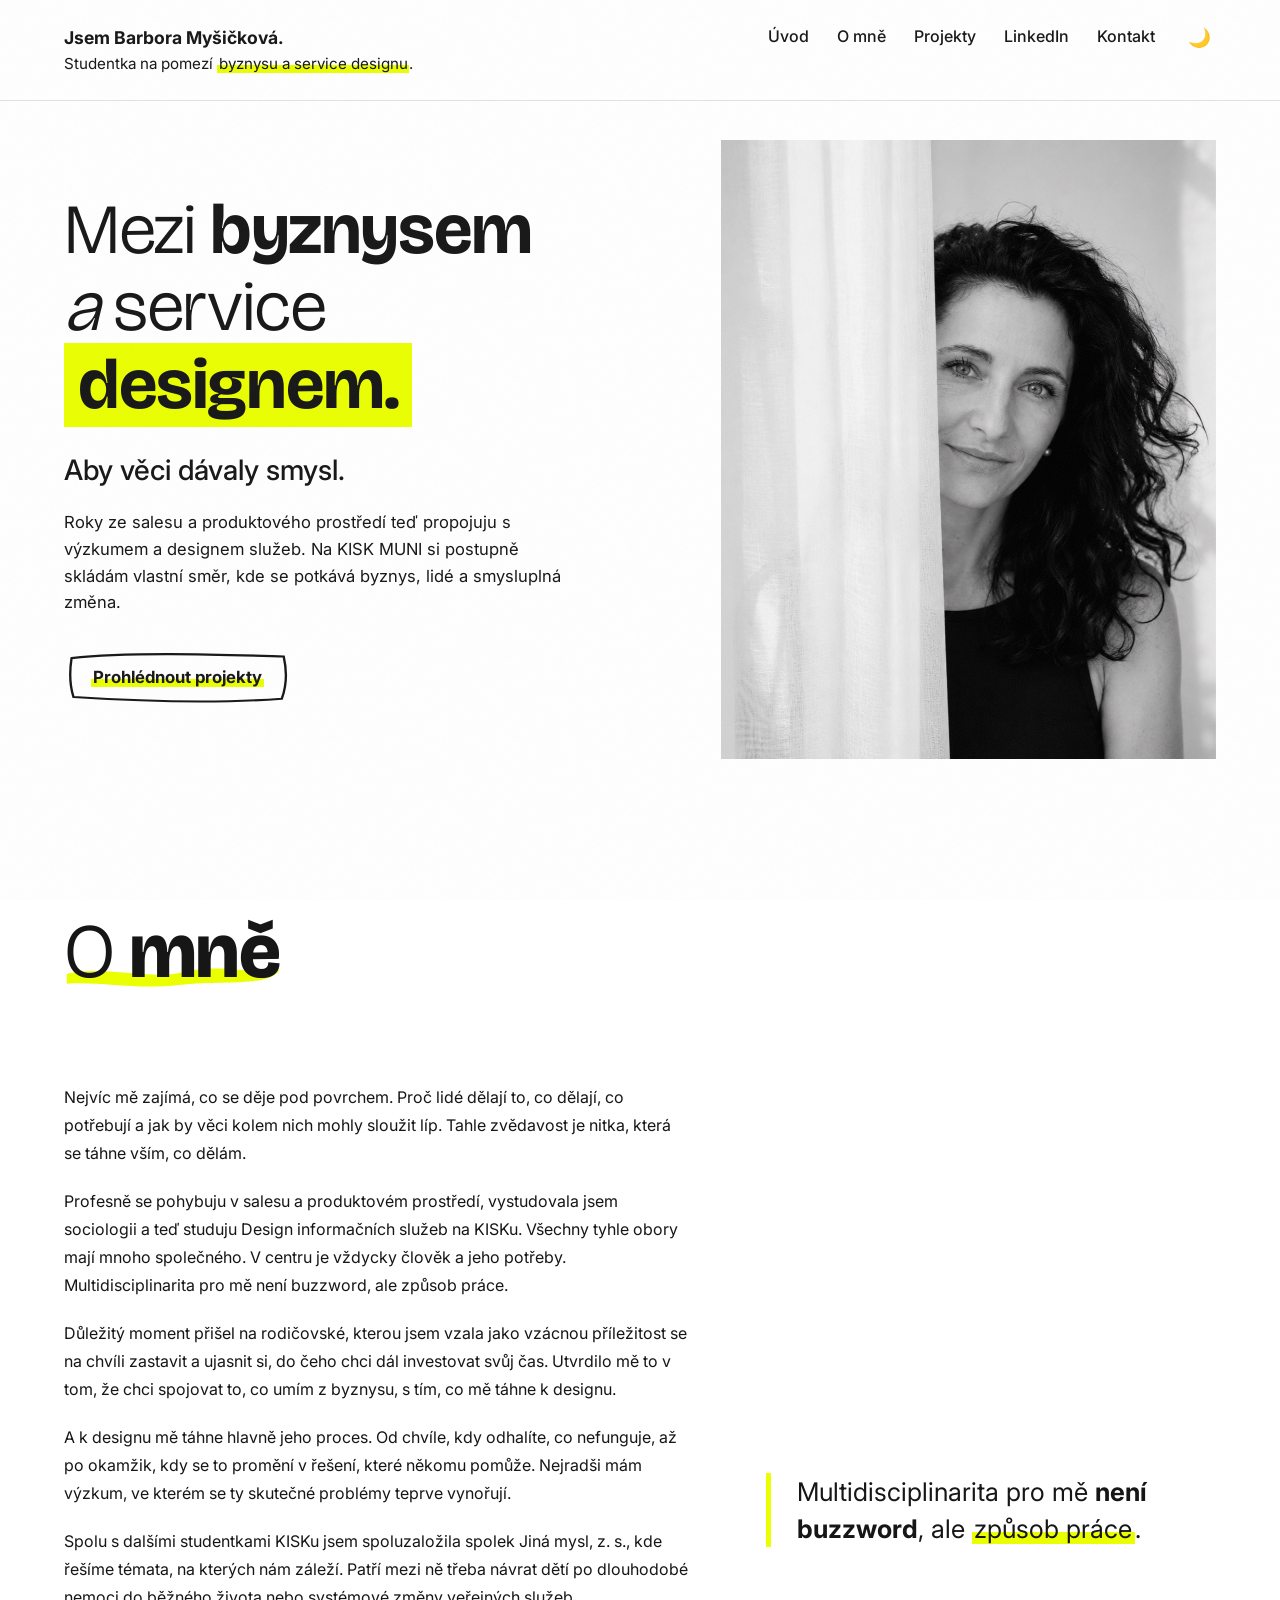
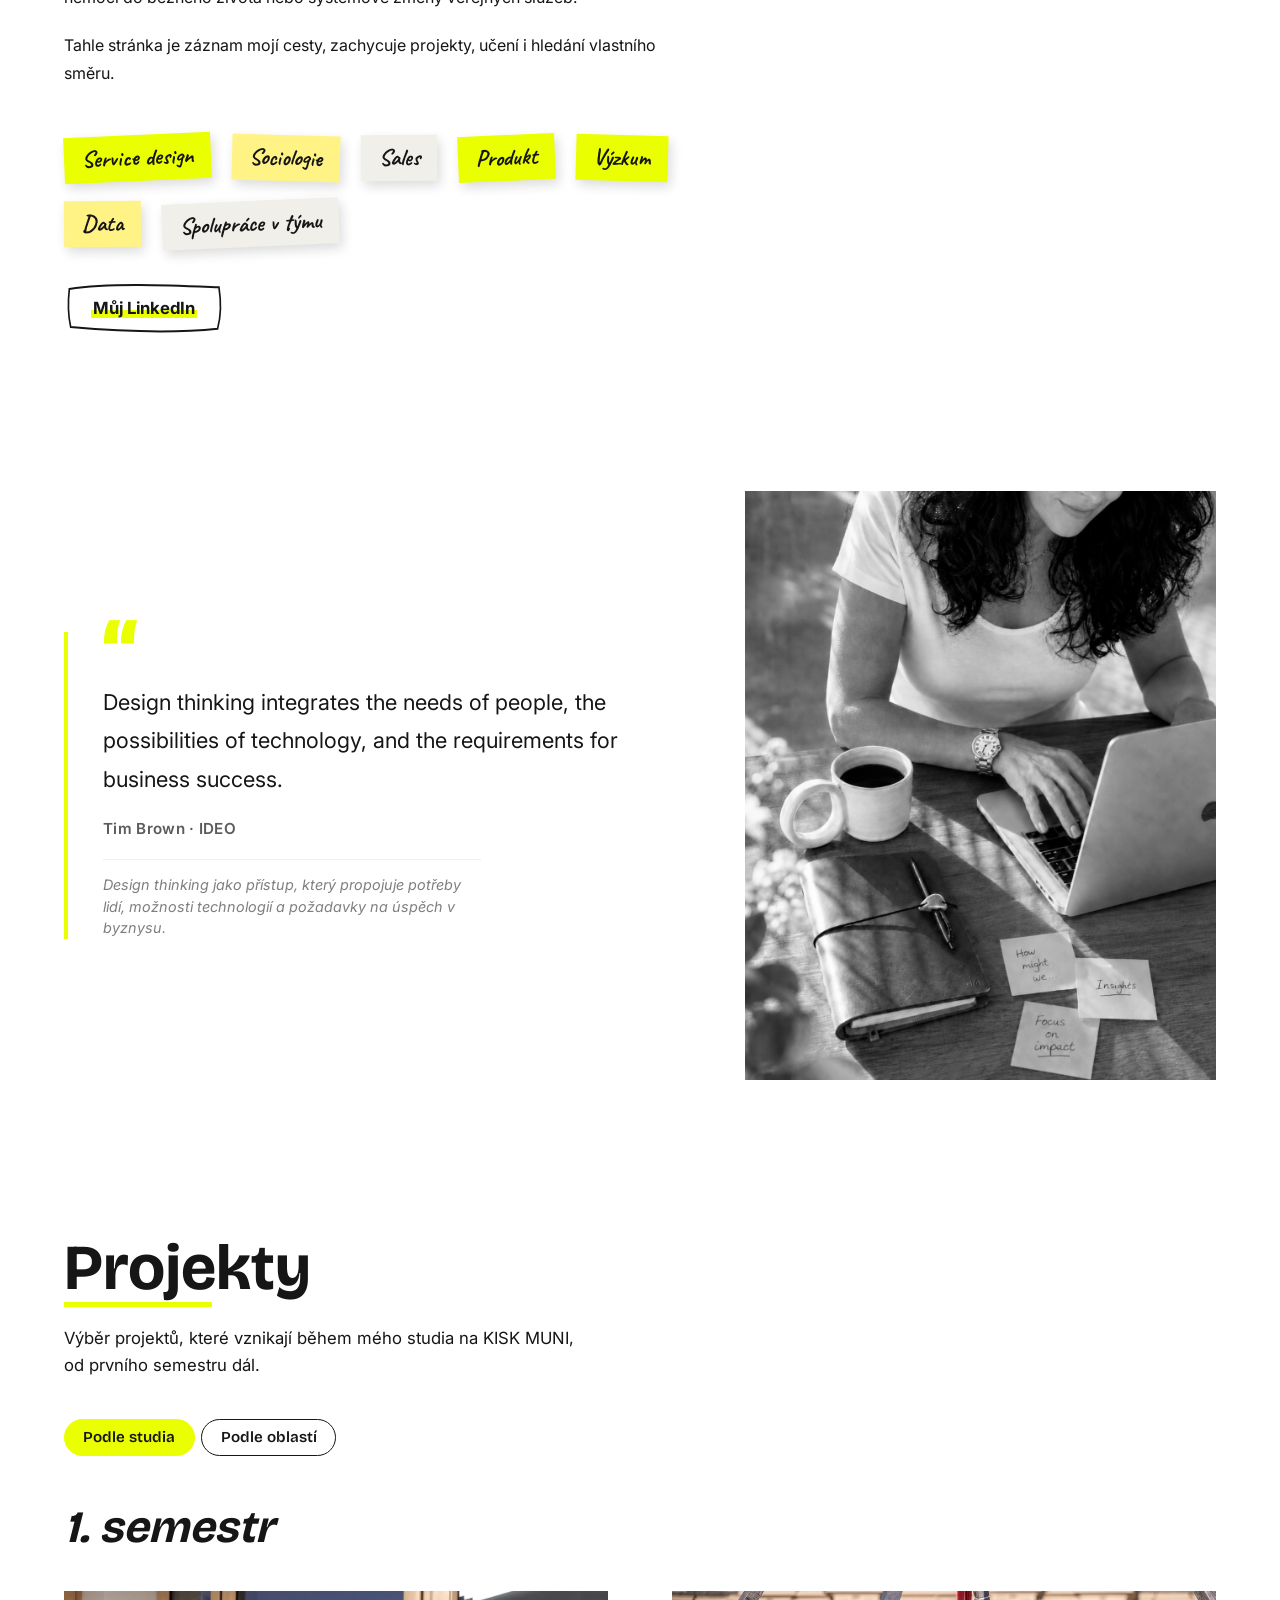
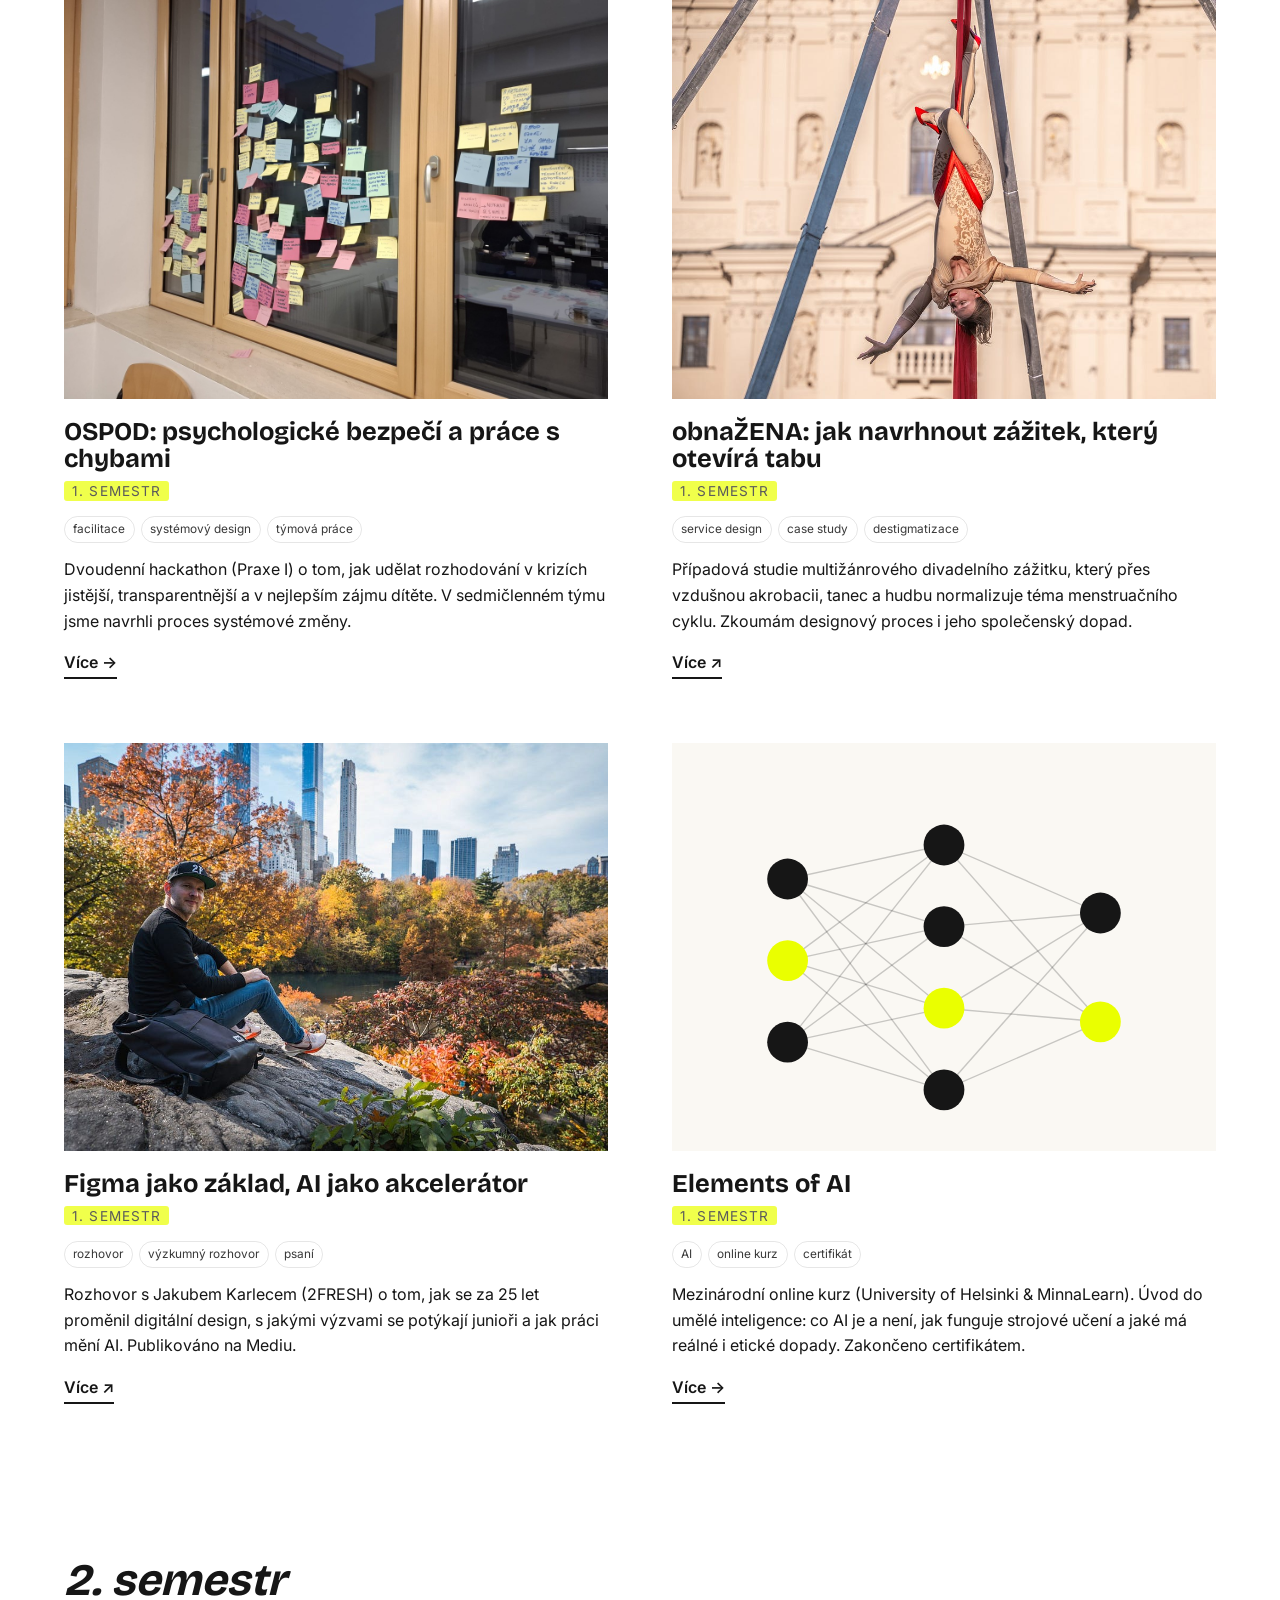
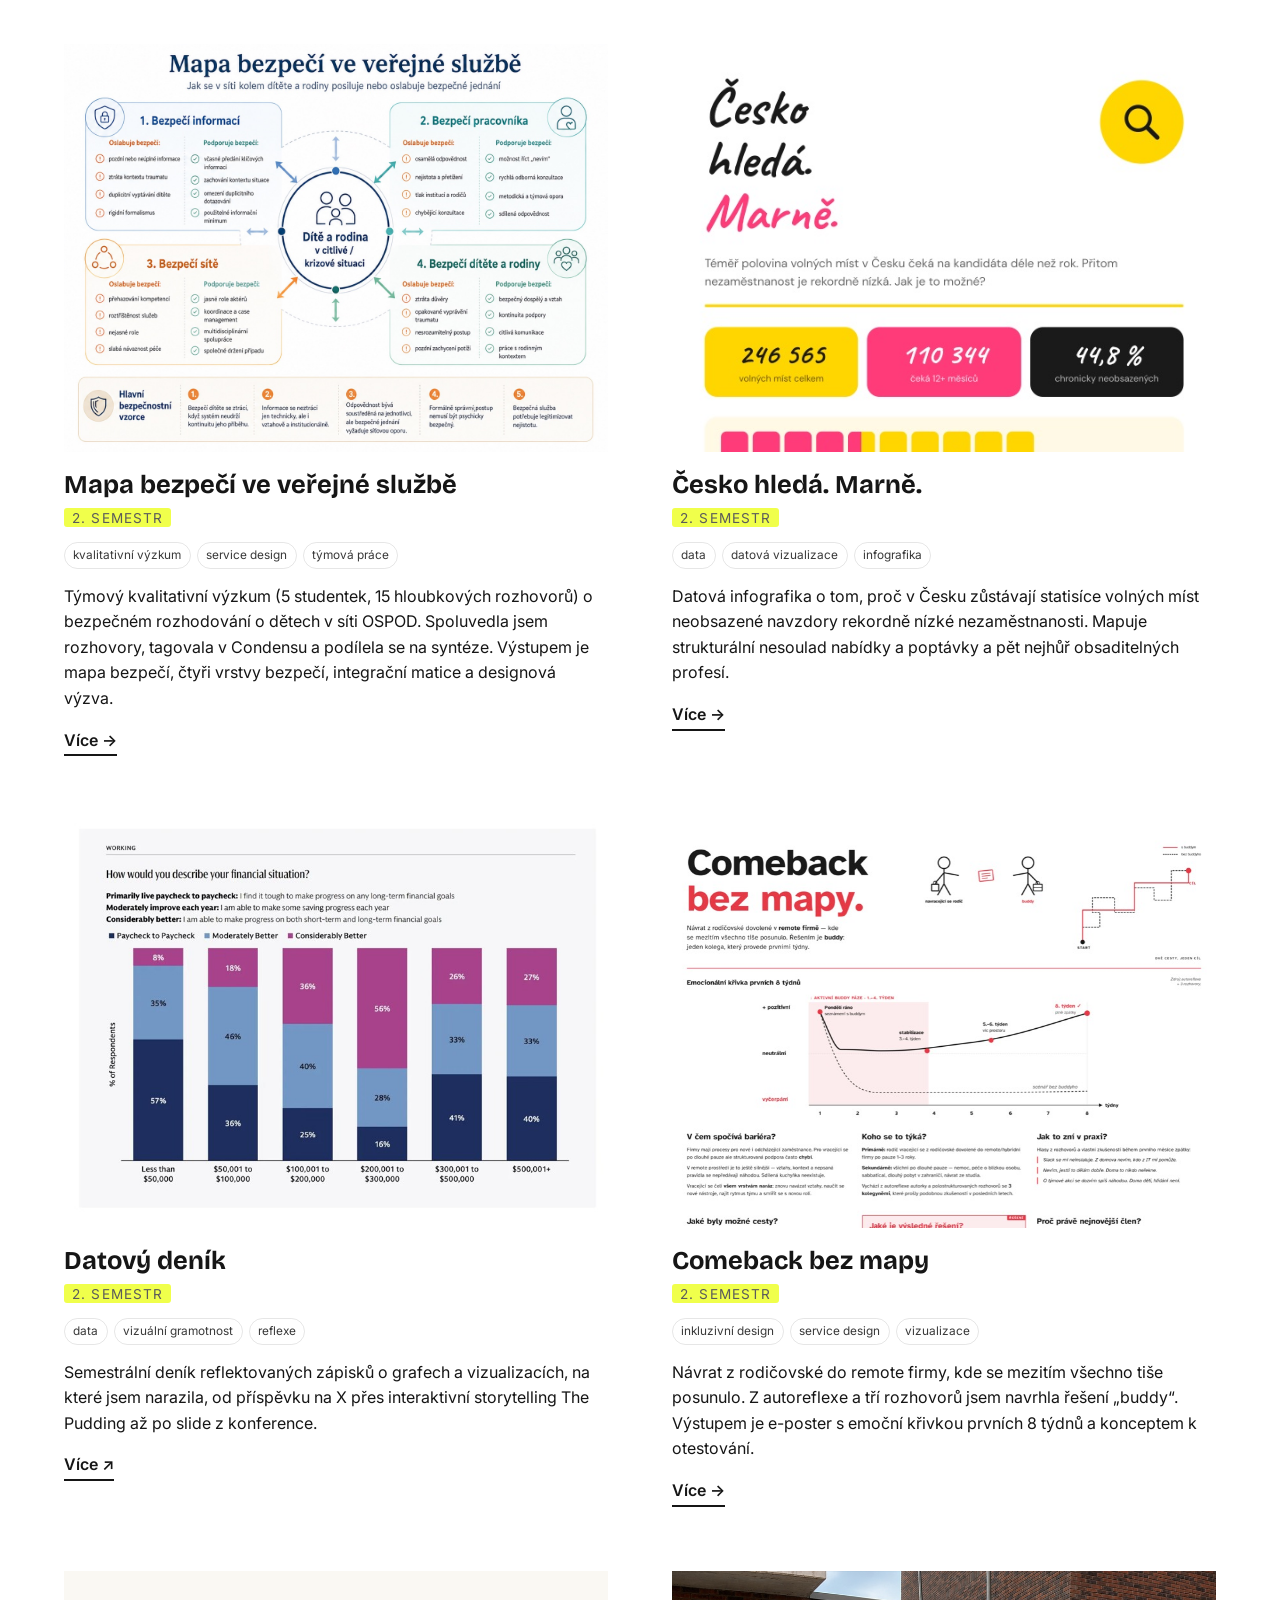
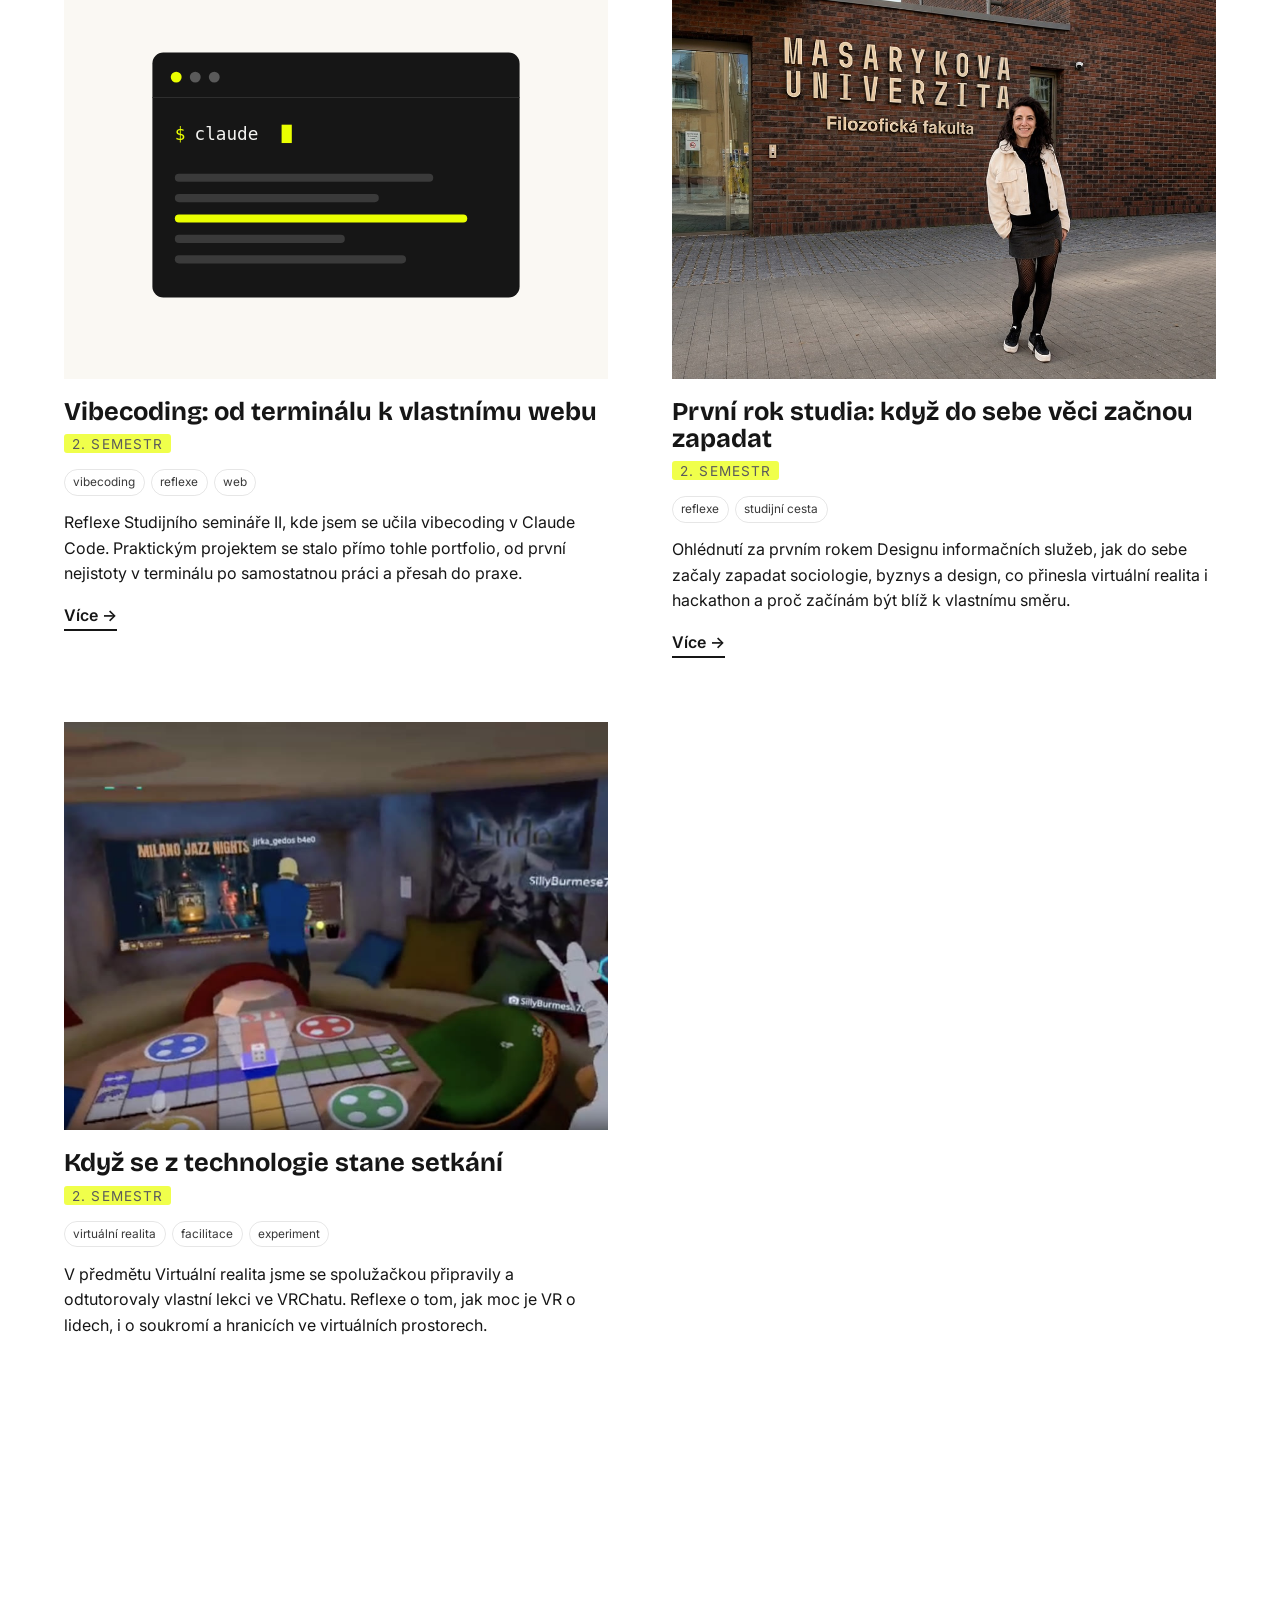
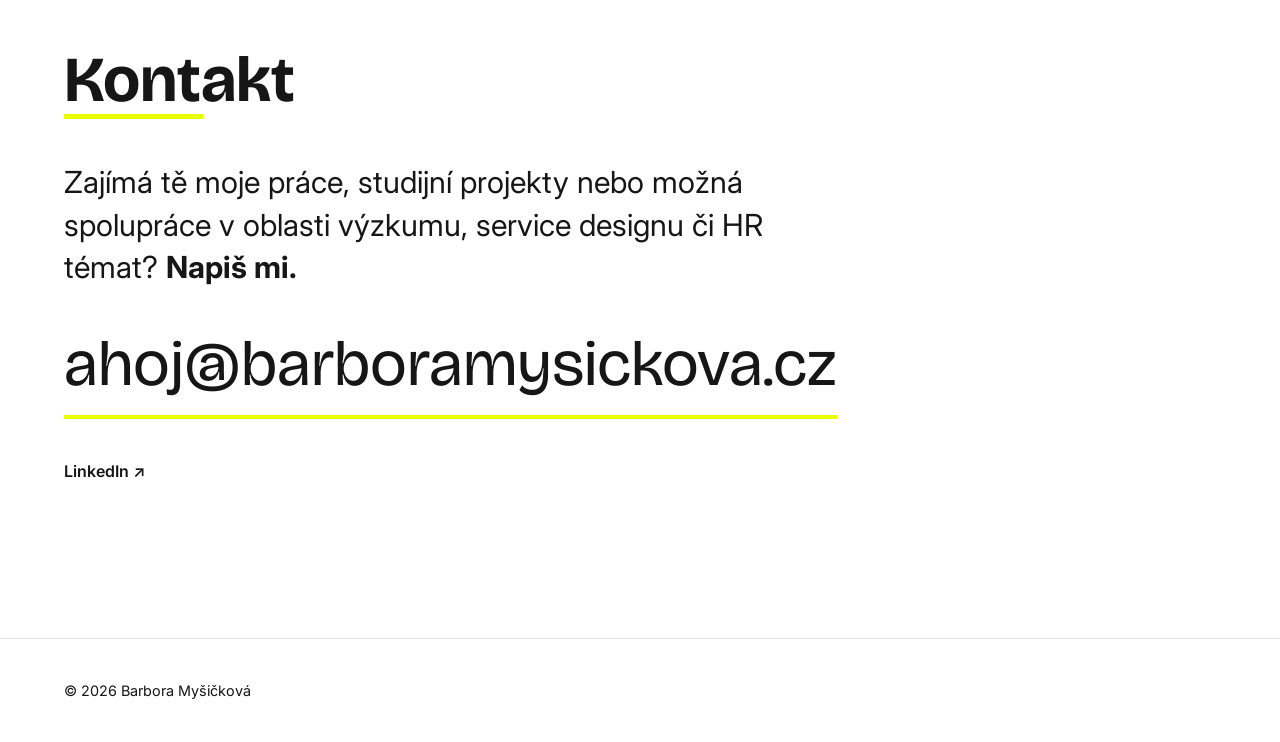
==== commit 685f9bc2: "Add files via upload" ====
--- a/index.html
+++ b/index.html
@@ -165,12 +165,11 @@
         <blockquote class="approach__quote reveal">
           <span class="approach__mark" aria-hidden="true">“</span>
           <p class="approach__text">
-            Design thinking is a <strong class="hl">human-centered approach</strong>
-            to innovation that integrates the needs of people, the possibilities
+            Design thinking integrates the needs of people, the possibilities
             of technology, and the requirements for business success.
           </p>
-          <footer class="approach__author">— Tim Brown, IDEO</footer>
-          <p class="approach__cz">Design thinking jako přístup, který propojuje potřeby lidí, možnosti technologií a potřeby byznysu.</p>
+          <footer class="approach__author">Tim Brown · IDEO</footer>
+          <p class="approach__cz">Design thinking jako přístup, který propojuje potřeby lidí, možnosti technologií a požadavky na úspěch v byznysu.</p>
         </blockquote>
         <div class="approach__image reveal">
           <img src="images/pracovni.jpg" alt="Barbora při práci – design proces" />
--- a/css/style.css
+++ b/css/style.css
@@ -377,9 +377,11 @@
   letter-spacing: 0.02em;
   opacity: 0.7;
 }
-/* malý český kontext pod citátem (decentní) */
+/* malý český kontext pod citátem – oddělený tenkou linkou, decentní šedá kurzíva */
 .approach__cz {
-  margin-top: 0.9rem;
+  margin-top: 1.1rem;
+  padding-top: 0.9rem;
+  border-top: 1px solid var(--line);
   font-size: 0.9rem;
   line-height: 1.5;
   font-style: italic;
